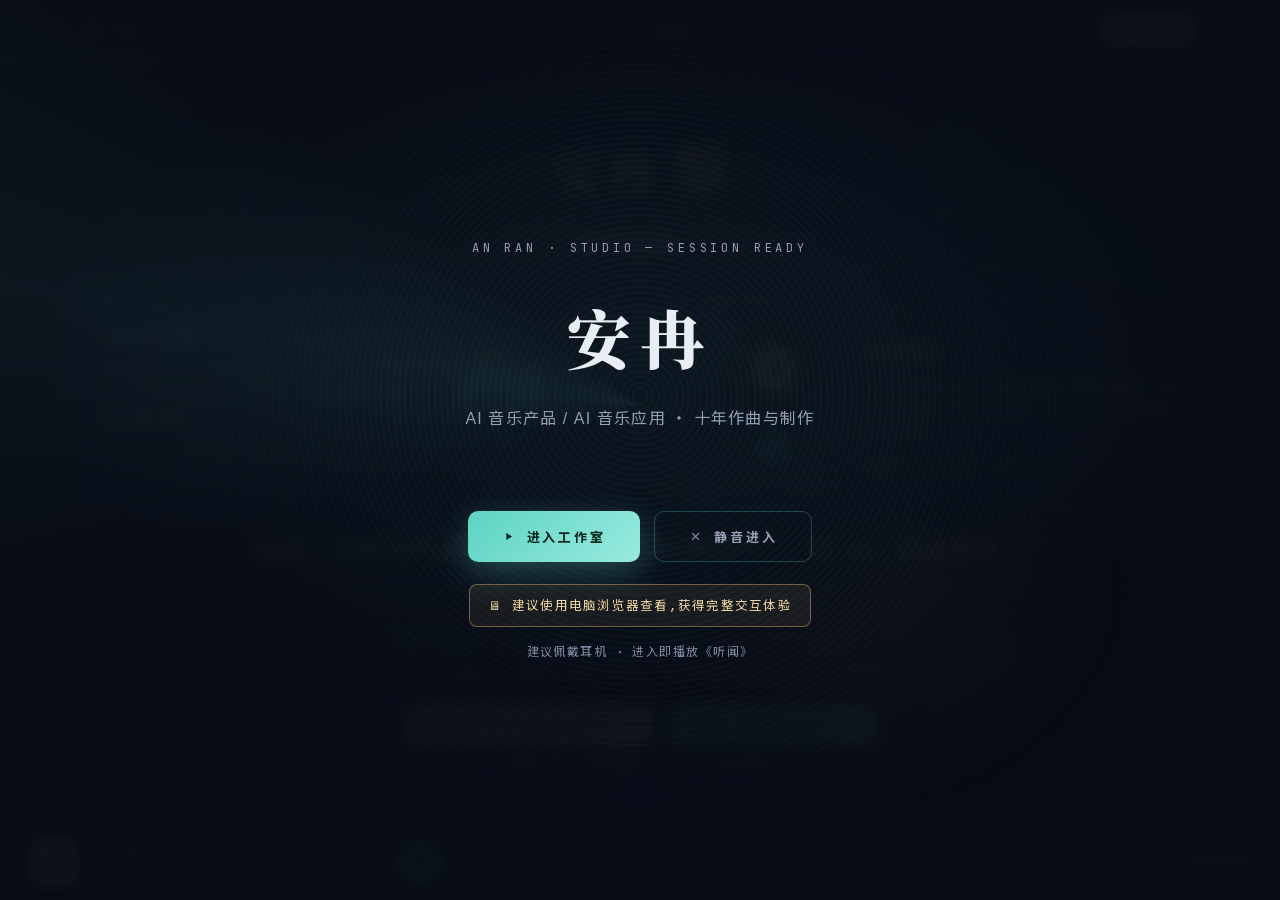
==== web/index.html @ 412e5036 "履历页音乐制作技能移除「编曲」标签 现为:作曲 / 混音 / Studio One(与简历技能口径一致;交汇页叙述句与各曲目制作名单中的编曲角色不受影响)  Co-Authored-By: Claud" ====
<!DOCTYPE html>
<html lang="zh-CN">
<head>
<meta charset="UTF-8">
<meta name="viewport" content="width=device-width, initial-scale=1.0, viewport-fit=cover">
<title>安冉 · AI 音乐产品 / 应用 — STUDIO</title>
<meta name="description" content="安冉 — AI × 音乐：十年作曲与制作，商业作品全平台上线，新南威尔士大学信息科技硕士。">
<link rel="icon" type="image/png" sizes="48x48" href="img/favicon-48.png">
<link rel="icon" type="image/png" sizes="32x32" href="img/favicon-32.png">
<link rel="apple-touch-icon" href="img/favicon-180.png">
<!-- 中文/等宽字体已子集化自托管(见 fonts/ 与 build_fonts.py),不依赖 Google Fonts,保证 Mac/Windows/弱网渲染一致且快速 -->
<style>
/* ---- 自托管字体子集(383 汉字 + 拉丁,共 ~625KB)---- */
@font-face{font-family:'Noto Sans SC';font-style:normal;font-weight:400;font-display:swap;src:url(fonts/noto-sans-sc-400.woff2) format('woff2');}
@font-face{font-family:'Noto Sans SC';font-style:normal;font-weight:500;font-display:swap;src:url(fonts/noto-sans-sc-500.woff2) format('woff2');}
@font-face{font-family:'Noto Sans SC';font-style:normal;font-weight:700;font-display:swap;src:url(fonts/noto-sans-sc-700.woff2) format('woff2');}
@font-face{font-family:'Noto Serif SC';font-style:normal;font-weight:600;font-display:swap;src:url(fonts/noto-serif-sc-600.woff2) format('woff2');}
@font-face{font-family:'Noto Serif SC';font-style:normal;font-weight:900;font-display:swap;src:url(fonts/noto-serif-sc-900.woff2) format('woff2');}
@font-face{font-family:'JetBrains Mono';font-style:normal;font-weight:400;font-display:swap;src:url(fonts/jetbrains-mono-400.woff2) format('woff2');}
@font-face{font-family:'JetBrains Mono';font-style:normal;font-weight:600;font-display:swap;src:url(fonts/jetbrains-mono-600.woff2) format('woff2');}
/* ================================================================
   安冉 · STUDIO v2 —— 玄青终端 / DAW 工作区 / 高光提炼版
   ================================================================ */
:root {
  --bg: #0A0F1C; --bg-panel: #0D1424;
  --surface: rgba(140, 190, 255, 0.05);
  --ink: #E8EDF6; --dim: #93A0B5; --faint: #8592A8;
  --acc: #5FD4C4; --acc-hi: #9AEBDF;
  --gold: #E4B96E; --gold-hi: #F2D9A6; --verm: #C6432F;
  --line: rgba(95, 212, 196, 0.28); --line-soft: rgba(95, 212, 196, 0.14);
  --grid: rgba(95, 212, 196, 0.06);
  --mono: 'JetBrains Mono', 'Noto Sans SC', ui-monospace, monospace;
  --serif: 'Noto Serif SC', serif;
  --sans: 'Noto Sans SC', -apple-system, sans-serif;
  --topbar-h: 60px; --transport-h: 78px;
}
* { margin: 0; padding: 0; box-sizing: border-box; }
html { scroll-behavior: smooth; }
body { background: var(--bg); color: var(--ink); font-family: var(--sans); font-size: clamp(15.5px, 1.15vw, 17px); line-height: 1.85; overflow-x: hidden; }
::selection { background: rgba(95,212,196,0.25); }
a { color: var(--acc); text-decoration: none; }

/* ---------------- 背景层 ---------------- */
#flow { position: fixed; inset: 0; z-index: 0; pointer-events: none; }
#dust { position: fixed; inset: 0; z-index: 0; pointer-events: none; }
.nebula { position: fixed; z-index: 0; pointer-events: none; border-radius: 50%; will-change: transform; }
.n1 { width: 64vmax; height: 64vmax; top: -22vmax; right: -18vmax; background: radial-gradient(circle, rgba(95,212,196,0.13) 0%, transparent 65%); }
.n2 { width: 48vmax; height: 48vmax; bottom: -18vmax; left: -14vmax; background: radial-gradient(circle, rgba(228,185,110,0.10) 0%, transparent 65%); }
.grid-bg { position: fixed; inset: 0; z-index: 0; pointer-events: none;
  background-image: linear-gradient(var(--grid) 1px, transparent 1px), linear-gradient(90deg, var(--grid) 1px, transparent 1px);
  background-size: 72px 72px;
  mask-image: radial-gradient(ellipse 95% 85% at 50% 30%, black 25%, transparent 80%);
  -webkit-mask-image: radial-gradient(ellipse 95% 85% at 50% 30%, black 25%, transparent 80%); }

/* ---------------- 顶部工作区切换 ---------------- */
.topbar { position: fixed; top: 0; left: 0; right: 0; z-index: 50; height: var(--topbar-h);
  display: flex; align-items: center; gap: 16px; padding: 0 clamp(14px, 3vw, 30px);
  background: rgba(10, 15, 28, 0.86); backdrop-filter: blur(14px); border-bottom: 1px solid var(--line-soft); }
/* 顶栏底缘的章节进度线 */
.topbar .chap-progress { position: absolute; left: 0; bottom: -1px; height: 2px; width: 0%;
  background: linear-gradient(90deg, var(--acc), var(--gold)); box-shadow: 0 0 10px rgba(95,212,196,0.5); transition: width .5s cubic-bezier(.3,.8,.3,1); }
.brand { font-family: var(--mono); font-size: 13px; letter-spacing: 0.22em; color: var(--dim); white-space: nowrap; }
.brand b { color: var(--ink); font-weight: 600; }
.brand .cursor { display: inline-block; width: 7px; height: 14px; background: var(--acc); vertical-align: -2px; margin-left: 4px; animation: blink 1.2s steps(1) infinite; }
@keyframes blink { 50% { opacity: 0; } }
/* 章节导航:纯文字 + 活动态下划线,去数字去边框,保持克制 */
.tabs { display: flex; gap: clamp(8px, 1.5vw, 20px); margin-left: auto; }
.tabs button { position: relative; font-family: var(--sans); font-size: 13.5px; font-weight: 500; letter-spacing: 0.05em;
  color: var(--dim); background: transparent; border: none; padding: 9px 2px; cursor: pointer;
  white-space: nowrap; transition: color .25s; }
.tabs button:hover { color: var(--ink); }
.tabs button.on { color: var(--acc); }
.tabs button::after { content: ''; position: absolute; left: 50%; right: 50%; bottom: 2px; height: 2px;
  background: var(--acc); border-radius: 1px; transition: left .25s ease, right .25s ease; }
.tabs button.on::after { left: 2px; right: 2px; }

/* ---------------- 幻灯片工作区(桌面 = 一屏一页 slides;移动 = 连续滚动) ---------------- */
.app { position: relative; z-index: 1; }
.ws { min-height: 100vh; padding: calc(var(--topbar-h) + clamp(20px, 4vh, 40px)) clamp(18px, 4.5vw, 56px) calc(var(--transport-h) + 36px);
  max-width: 1240px; margin: 0 auto; scroll-margin-top: calc(var(--topbar-h) + 4px); }
body.slides { overflow: hidden; position: fixed; inset: 0; width: 100%; }
body.slides .ws { display: none; min-height: 0; height: var(--vhpx, 100dvh); max-width: 1320px;
  padding: calc(var(--topbar-h) + 14px) clamp(64px, 6.5vw, 104px) calc(var(--transport-h) + 38px); }
body.slides .ws.active { display: flex; flex-direction: column; justify-content: flex-start; overflow: hidden;
  animation: wsInFwd .7s cubic-bezier(.16,.8,.3,1) both; }
body.slides .ws.center.active > :first-child { margin-top: auto; }
body.slides .ws.center.active > :last-child { margin-bottom: auto; }
body.slides .ws.active.bwd { animation-name: wsInBwd; }
@keyframes wsInFwd {
  0% { opacity: 0; transform: translateX(80px) scale(0.982); filter: blur(8px); }
  46% { opacity: 1; filter: blur(0); }
  100% { transform: none; filter: none; }
}
@keyframes wsInBwd {
  0% { opacity: 0; transform: translateX(-80px) scale(0.982); filter: blur(8px); }
  46% { opacity: 1; filter: blur(0); }
  100% { transform: none; filter: none; }
}
@media (prefers-reduced-motion: reduce) { body.slides .ws.active { animation: none; } }
/* 左右翻页箭头 */
.slide-nav { position: fixed; top: 50%; transform: translateY(-50%); z-index: 60; width: 50px; height: 50px; border-radius: 50%;
  display: grid; place-items: center; background: rgba(13,20,36,0.7); border: 1px solid var(--line); color: var(--acc);
  font-size: 16px; cursor: pointer; backdrop-filter: blur(8px); transition: background .2s, border-color .2s, opacity .3s; }
.slide-nav:hover { background: rgba(95,212,196,0.14); border-color: var(--acc); }
.slide-nav.left { left: 16px; } .slide-nav.right { right: 16px; }
.slide-nav.off { opacity: 0.18; pointer-events: none; }
body:not(.slides) .slide-nav { display: none; }
.top-dl { font-family: var(--mono); font-size: 11px; letter-spacing: 0.12em; font-weight: 700;
  color: #06281F; background: linear-gradient(135deg, var(--gold), var(--gold-hi)); border-radius: 999px;
  padding: 7px 15px; box-shadow: 0 4px 16px rgba(228, 185, 110, 0.25); transition: transform .15s, box-shadow .2s, opacity .25s; }
body:not(.slides) .top-dl { margin-left: auto; }   /* 移动端无导航簇,胶囊自行靠右 */
.top-sep { display: none; width: 1px; height: 16px; background: var(--line); flex-shrink: 0; }
body.slides .top-sep { display: block; }   /* 桌面右簇分隔:导航·页码 │ 下载 */
.top-dl:hover { transform: translateY(-1px); box-shadow: 0 8px 24px rgba(228, 185, 110, 0.4); }
.slide-count { font-family: var(--mono); font-size: 11px; color: var(--faint); letter-spacing: 0.18em; white-space: nowrap; margin-left: 6px; }
body:not(.slides) .slide-count { display: none; }
@media (min-width: 1024px) and (orientation: landscape) {
  .topbar, .player-bar {
    padding-left: var(--gutter, clamp(64px, 6.5vw, 104px));
    padding-right: var(--gutter, clamp(64px, 6.5vw, 104px));
  }
}

/* ---------------- 面板与章节头 ---------------- */
.panel { background: var(--bg-panel); border: 1px solid var(--line-soft); border-radius: 12px; overflow: hidden; margin-bottom: 18px; box-shadow: 0 14px 40px rgba(0, 0, 0, 0.35); }
.panel-h { display: flex; align-items: center; gap: 10px; padding: 9px 16px; border-bottom: 1px solid var(--line-soft);
  background: rgba(95,212,196,0.045); font-family: var(--mono); font-size: 11px; letter-spacing: 0.2em; color: var(--dim); }
.panel-h .dots { display: flex; gap: 5px; margin-right: 4px; }
.panel-h .dots i { width: 7px; height: 7px; border-radius: 50%; background: var(--faint); opacity: .5; }
.panel-h .dots i:first-child { background: var(--verm); opacity: .8; }
.panel-h .dots i:nth-child(2) { background: var(--gold); opacity: .7; }
.panel-h .dots i:last-child { background: var(--acc); opacity: .8; }
.panel-h .right { margin-left: auto; color: var(--dim); letter-spacing: 0.1em; }
.panel-b { padding: clamp(13px, 1.8vw, 17px); }
.sec-head { display: flex; align-items: baseline; gap: 14px; margin: 2px 0 14px; flex-wrap: wrap; }
.sec-head .no { font-family: var(--mono); font-size: 12px; color: var(--acc); letter-spacing: 0.3em; }
.sec-head h2 { font-family: var(--serif); font-weight: 900; font-size: clamp(22px, 2.6vw, 30px); letter-spacing: 0.1em; }
.sec-head .en { font-family: var(--mono); font-size: 11px; color: var(--faint); letter-spacing: 0.32em; }

/* ---------------- 通用 ---------------- */
.chip { display: inline-block; font-family: var(--mono); font-size: 10.5px; letter-spacing: 0.1em; color: var(--acc);
  border: 1px solid var(--line); border-radius: 4px; padding: 2px 9px; }
.chip.gold { color: var(--gold); border-color: rgba(228,185,110,0.4); }
.chip.dimc { color: var(--dim); border-color: rgba(138,150,172,0.35); }
.num { font-family: var(--mono); font-weight: 600; color: var(--acc); }
/* reveal(仅移动端连续滚动使用):默认可见,JS 只给视口下方元素打 .pending,滚入时动画显现 */
.reveal.pending { opacity: 0; transform: translateY(28px); }
.reveal.pending.rl { transform: translateX(-48px); }
.reveal.pending.rr { transform: translateX(48px); }
.reveal.in { opacity: 1; transform: none; transition: opacity .6s ease, transform .7s cubic-bezier(.2,.75,.3,1); }
body.slides .reveal { opacity: 1 !important; transform: none !important; }
@media (prefers-reduced-motion: reduce) { .reveal.pending { opacity: 1; transform: none; } }
.dl-btn { display: inline-flex; align-items: center; gap: 10px; font-family: var(--mono); font-size: 12.5px;
  letter-spacing: 0.1em; font-weight: 600; color: #06281F; background: linear-gradient(135deg, var(--gold), var(--gold-hi));
  border-radius: 8px; padding: 12px 22px; box-shadow: 0 8px 26px rgba(228,185,110,0.25); transition: transform .15s, box-shadow .2s; }
.dl-btn:hover { transform: translateY(-2px); box-shadow: 0 12px 32px rgba(228,185,110,0.35); }
.dl-note { font-family: var(--mono); font-size: 11px; letter-spacing: 0.1em; color: var(--dim); }

/* ================= 通用视觉元件 ================= */
.tagline { display: inline-flex; align-items: center; gap: 10px; font-family: var(--mono); font-size: 11.5px; letter-spacing: 0.2em;
  color: var(--acc); border: 1px solid var(--line); padding: 6px 14px; border-radius: 4px; margin-bottom: 22px; }
.tagline::before { content: ''; width: 6px; height: 6px; background: var(--gold); border-radius: 1px; }
.seal { width: clamp(60px, 5.9vw, 78px); height: auto; flex-shrink: 0; transform: rotate(-6deg);
  border-radius: 9px; box-shadow: 0 8px 22px rgba(0,0,0,0.45), 0 2px 8px rgba(143,70,58,0.4);
  transition: transform .3s ease; }
.seal:hover { transform: rotate(-2deg) scale(1.04); }
.metrics { display: grid; grid-template-columns: repeat(4, 1fr); gap: 14px; margin-top: 28px; }
.metric { border: 1px solid var(--line-soft); border-radius: 10px; padding: 14px 16px; background: var(--surface); }
.metric .v { font-family: var(--mono); font-weight: 600; font-size: clamp(20px, 2vw, 27px); color: var(--acc); }
.metric .v small { font-size: 0.55em; opacity: 0.7; }
.metric .k { margin-top: 4px; font-size: 11.5px; letter-spacing: 0.06em; color: var(--dim); white-space: nowrap; }
.vinyl { position: relative; width: clamp(190px, 20vw, 270px); height: clamp(190px, 20vw, 270px); border-radius: 50%;
  background: radial-gradient(circle at 50% 50%, rgba(0,0,0,0.55) 0 26%, transparent 26%),
              repeating-radial-gradient(circle at 50% 50%, rgba(18,22,30,0.95) 0 2px, rgba(6,8,12,0.95) 2px 4px);
  box-shadow: 0 0 0 1px var(--line-soft), 0 22px 70px rgba(0,0,0,0.5), 0 0 80px rgba(95,212,196,0.08);
  animation: spin 9s linear infinite; }
.vinyl::after { content: ''; position: absolute; inset: 0; border-radius: 50%;
  background: conic-gradient(from 210deg, transparent 0 70%, rgba(255,255,255,0.09) 78%, transparent 86%); }
.vinyl .label { position: absolute; inset: 0; margin: auto; width: 46%; height: 46%; border-radius: 50%;
  background: radial-gradient(circle, #17303A 0 58%, #10141F 58% 100%); border: 1px solid var(--line);
  display: grid; place-items: center; text-align: center; overflow: hidden;
  box-shadow: 0 0 0 3px rgba(6,8,12,0.9), 0 4px 16px rgba(0,0,0,0.5); }
.vinyl .label img { width: 100%; height: 100%; object-fit: cover; border-radius: 50%; display: block; }
.vinyl .label .t { font-family: var(--serif); font-weight: 600; font-size: clamp(13px, 1.4vw, 17px); color: var(--gold-hi); letter-spacing: 0.18em; }
.vinyl .label::after { content: ''; position: absolute; z-index: 2; width: 9px; height: 9px; border-radius: 50%;
  background: radial-gradient(circle, var(--bg) 0 40%, rgba(10,15,28,0.6) 100%); box-shadow: 0 0 0 2px rgba(6,8,12,0.85), inset 0 0 0 1px var(--line); }
@keyframes spin { to { transform: rotate(360deg); } }
.wave { display: inline-flex; align-items: flex-end; gap: 3px; height: 18px; }
.wave i { width: 3px; background: var(--acc); border-radius: 2px; animation: wv 1.1s ease-in-out infinite; }
@keyframes wv { 0%, 100% { height: 22%; } 50% { height: 100%; } }

/* ================= WS1 机架 ================= */
.rack { display: flex; flex-direction: column; gap: 14px; }
.unit { display: grid; grid-template-columns: 10px 1fr; border: 1px solid var(--line-soft); border-radius: 10px;
  overflow: hidden; background: var(--bg-panel); transition: border-color .2s, transform .2s, box-shadow .2s; }
.unit:hover { border-color: var(--line); transform: translateY(-2px); box-shadow: 0 16px 36px rgba(0,0,0,0.35); }
.unit .rail { background: repeating-linear-gradient(180deg, transparent 0 7px, var(--line-soft) 7px 9px); opacity: .7; }
.unit .body { padding: 16px 20px; }
.unit .head { display: flex; align-items: center; gap: 10px; flex-wrap: wrap; }
.unit .head h3 { font-size: 16px; font-weight: 700; letter-spacing: 0.03em; }
.unit .head .right { margin-left: auto; font-family: var(--mono); font-size: 10.5px; color: var(--faint); letter-spacing: 0.12em; }
.unit p { margin-top: 8px; color: var(--dim); font-size: 13.5px; }
.unit p b { color: var(--ink); font-weight: 600; }
.ws-foot { margin-top: 20px; font-family: var(--mono); font-size: 11px; letter-spacing: 0.12em; color: var(--faint); display: flex; align-items: center; gap: 14px; flex-wrap: wrap; }
.ws-foot a { border-bottom: 1px solid var(--line); padding-bottom: 1px; }

/* ================= WS2 唱片舞台 ================= */
.stage { display: grid; grid-template-columns: minmax(0, 1fr) minmax(0, 1.05fr); gap: clamp(20px, 3.5vw, 48px); align-items: start; }
.player { position: relative; display: grid; place-items: center; padding: 18px 16px 16px; }
.disc-area { position: relative; width: min(100%, 326px); aspect-ratio: 1; display: grid; place-items: center; }
.disc-area .vinyl { width: 82%; height: 82%; animation-play-state: paused; }
.disc-area .vinyl.playing { animation-play-state: running; }
.disc-area .vinyl.swap-out { animation: out .3s ease forwards; }
.disc-area .vinyl.swap-in { animation: inn .34s ease both; }
@keyframes out { to { transform: translateX(-36px) scale(0.94); opacity: 0; } }
@keyframes inn { from { transform: translateX(46px) scale(0.94); opacity: 0; } to { transform: none; opacity: 1; } }
.tonearm { position: absolute; top: -4%; right: -2%; width: 84%; height: 46%; transform-origin: 86% 40%;
  transform: rotate(19deg); transition: transform .7s cubic-bezier(.5, .05, .3, 1); pointer-events: none; z-index: 3;
  filter: drop-shadow(0 4px 10px rgba(0,0,0,0.5)); }
.tonearm.on { transform: rotate(4deg); }
.tonearm svg { width: 100%; height: 100%; overflow: visible; }
.player .now { margin-top: 10px; text-align: center; }
.player .now .t { font-family: var(--serif); font-weight: 900; font-size: clamp(16px, 1.7vw, 19px); letter-spacing: 0.12em; }
.player .now .a { margin-top: 4px; font-family: var(--mono); font-size: 11px; color: var(--dim); letter-spacing: 0.12em; }
.player .ctrl { margin-top: 11px; display: flex; align-items: center; gap: 13px; }
.pbtn { width: 40px; height: 40px; border-radius: 50%; cursor: pointer; border: 1px solid var(--line);
  background: rgba(95,212,196,0.06); color: var(--acc); font-size: 17px; display: grid; place-items: center; transition: background .2s, transform .15s; }
.pbtn:hover { background: rgba(95,212,196,0.14); transform: translateY(-1px); }
.pbtn.main { width: 52px; height: 52px; font-size: 23px; background: var(--acc); color: #06281F; border: none; }
.tracklist { display: flex; flex-direction: column; gap: 10px; }
.track { display: block; border: 1px solid var(--line-soft); border-radius: 10px; background: var(--surface);
  overflow: hidden; transition: border-color .2s, background .2s; }
.track:hover { border-color: var(--line); }
.track.on { border-color: var(--acc); background: rgba(95,212,196,0.08); }
.track-row { display: grid; grid-template-columns: 34px 1fr auto; align-items: center; gap: 12px; padding: 13px 16px; cursor: pointer; }
.track .no { font-family: var(--mono); font-size: 11px; color: var(--faint); }
.track.on .no { color: var(--acc); }
.track .tt { font-weight: 600; font-size: 14.5px; letter-spacing: 0.03em; }
.track .ti { font-size: 12px; color: var(--dim); margin-top: 2px; }
.ti-hi { color: var(--gold-hi); font-weight: 700; }
.track .badges { display: flex; gap: 6px; align-items: center; }
/* 制作阵容(hover 展开 / 触屏点击展开)—— 突出"我担任什么" */
.tc-toggle { font-family: var(--mono); font-size: 10.5px; letter-spacing: 0.05em; color: var(--dim); background: transparent;
  border: 1px solid var(--line-soft); border-radius: 5px; padding: 4px 9px; cursor: pointer; white-space: nowrap; transition: color .2s, border-color .2s; }
.tc-toggle:hover { color: var(--acc); border-color: var(--line); }
.track.open .tc-toggle { color: var(--acc); border-color: var(--line); }
.tc-panel { max-height: 0; overflow: hidden; transition: max-height .4s cubic-bezier(.3,.8,.3,1); border-top: 0 solid var(--line-soft); }
.track.open .tc-panel { max-height: 360px; border-top-width: 1px; }
.tc-head { padding: 12px 16px 7px; font-family: var(--mono); font-size: 10.5px; letter-spacing: 0.08em; color: var(--dim); }
.tc-head b { color: var(--gold); font-weight: 600; }
.tc-grid { padding: 2px 16px 15px; display: grid; grid-template-columns: 1fr 1fr; gap: 5px 20px; }
.tc-row { display: flex; gap: 9px; font-size: 12px; padding: 2px 0; align-items: baseline; }
.tc-row .tc-r { color: var(--faint); font-family: var(--mono); font-size: 10.5px; min-width: 60px; text-align: right; flex-shrink: 0; letter-spacing: 0.02em; }
.tc-row .tc-n { color: var(--dim); }
.tc-row.me .tc-r { color: var(--gold); }
.tc-row.me .tc-n { color: var(--gold-hi); font-weight: 600; }
@media (hover: hover) { .track:hover .tc-panel { max-height: 360px; border-top-width: 1px; } }
.embed-slot { margin-top: 14px; width: 100%; }
.embed-slot iframe { width: 100%; border: 0; border-radius: 8px; background: #0D1424; }
.embed-note { font-family: var(--mono); font-size: 10.5px; color: var(--dim); letter-spacing: 0.1em; margin-top: 10px; text-align: center; }
.seekwrap { width: 100%; margin-top: 12px; }
.seekbar { position: relative; height: 6px; border-radius: 3px; background: rgba(95,212,196,0.14); cursor: pointer; touch-action: none; }
.seek-fill { position: absolute; inset: 0 auto 0 0; width: 0; border-radius: 3px; background: linear-gradient(90deg, var(--acc), var(--gold)); pointer-events: none; }
.seek-knob { position: absolute; top: 50%; left: 0; width: 13px; height: 13px; border-radius: 50%; background: #fff; box-shadow: 0 0 9px rgba(95,212,196,0.7); transform: translate(-50%,-50%); opacity: 0; transition: opacity .2s; pointer-events: none; }
.seekbar:hover .seek-knob, .seekbar.dragging .seek-knob { opacity: 1; }
.seek-time { display: flex; justify-content: space-between; font-family: var(--mono); font-size: 10.5px; color: var(--dim); margin-top: 7px; }
.embed-note a { border-bottom: 1px solid var(--line); padding-bottom: 1px; }
.vstage { display: none; width: 100%; }
.vstage.on { display: block; }
.vstage iframe { width: 100%; aspect-ratio: 16 / 9; border: 0; border-radius: 10px; background: #000; }
.disc-area.hidden { display: none; }
#audioBay { position: fixed; left: -9999px; top: 0; width: 1px; height: 1px; opacity: 0; pointer-events: none; }

/* ---------------- 开机引导页(解决自动播放策略) ---------------- */
.gate { position: fixed; inset: 0; z-index: 100; display: grid; place-items: center; overflow: hidden;
  background: radial-gradient(ellipse 80% 60% at 50% 40%, rgba(95,212,196,0.06), transparent 60%), rgba(8, 12, 22, 0.97);
  backdrop-filter: blur(6px); transition: opacity .5s ease; }
/* 蒙版氛围：隐形巨型黑胶——同心刻纹 + 旋转高光束 + 金色氤氲 */
.gate::before { content: ''; position: absolute; inset: 0; pointer-events: none;
  background:
    radial-gradient(ellipse 36% 28% at 78% 74%, rgba(228, 185, 110, 0.05), transparent 70%),
    repeating-radial-gradient(circle at 50% 44%, rgba(95, 212, 196, 0.032) 0 2px, transparent 2px 6px);
  -webkit-mask-image: radial-gradient(circle at 50% 44%, #000 0 30%, rgba(0, 0, 0, 0.5) 47%, transparent 68%);
  mask-image: radial-gradient(circle at 50% 44%, #000 0 30%, rgba(0, 0, 0, 0.5) 47%, transparent 68%);
  animation: gateBreath 8s ease-in-out infinite alternate; }
.gate::after { content: ''; position: absolute; inset: -12%; pointer-events: none;
  background: conic-gradient(from 0deg at 50% 46%, transparent 0 70%, rgba(95, 212, 196, 0.06) 78%, transparent 86%);
  animation: gateSpin 26s linear infinite; }
@keyframes gateBreath { from { opacity: 0.7; } to { opacity: 1; } }
@keyframes gateSpin { to { transform: rotate(360deg); } }
@media (prefers-reduced-motion: reduce) { .gate::before, .gate::after { animation: none; } }
.gate.off { opacity: 0; pointer-events: none; }
.gate-inner { position: relative; z-index: 2; text-align: center; padding: 24px; }
.gate-brand { font-family: var(--mono); font-size: 12px; letter-spacing: 0.32em; color: var(--dim); }
.gate-name { font-family: var(--serif); font-weight: 900; font-size: clamp(40px, 6vw, 64px); letter-spacing: 0.14em; margin: 18px 0 8px; }
.gate-role { font-size: clamp(13px, 1.4vw, 16px); color: var(--dim); letter-spacing: 0.08em; }
.gate-wave { display: flex; justify-content: center; gap: 4px; align-items: flex-end; height: 26px; margin: 26px 0; }
.gate-wave i { width: 3px; background: var(--acc); border-radius: 2px; animation: wv 1.1s ease-in-out infinite; }
.gate-enter { display: inline-flex; align-items: center; gap: 12px; cursor: pointer;
  font-family: var(--mono); font-size: 13px; letter-spacing: 0.22em; font-weight: 600;
  color: #06281F; background: linear-gradient(135deg, var(--acc), var(--acc-hi));
  border: none; border-radius: 10px; padding: 15px 34px;
  box-shadow: 0 10px 34px rgba(95,212,196,0.3); transition: transform .15s, box-shadow .2s; }
.gate-enter:hover { transform: translateY(-2px); box-shadow: 0 14px 40px rgba(95,212,196,0.4); }
.gate-actions { display: flex; gap: 14px; justify-content: center; flex-wrap: wrap; }
.gate-enter.ghost { background: transparent; color: var(--dim); border: 1px solid var(--line); box-shadow: none; }
.gate-enter.ghost:hover { color: var(--ink); border-color: var(--acc); box-shadow: none; }
.gate-device { margin-top: 22px; display: inline-block; font-family: var(--mono); font-size: 12.5px; letter-spacing: 0.1em;
  color: var(--gold-hi); border: 1px solid rgba(228, 185, 110, 0.45); background: rgba(228, 185, 110, 0.08);
  border-radius: 8px; padding: 9px 18px; }
.gate-hint { margin-top: 14px; font-family: var(--mono); font-size: 12px; letter-spacing: 0.12em; color: var(--faint); opacity: .95; }
/* ===== 蒙版停留时:仅名字周期性刺啦故障 ===== */
.gate .glitchfx { position: absolute; inset: 0; z-index: 5; pointer-events: none; opacity: 0.22;
  background: repeating-linear-gradient(0deg, rgba(0,0,0,0.18) 0 1px, transparent 1px 3px); mix-blend-mode: overlay; }
.gate-name { animation: nameGlitch 3.4s infinite steps(1); }
@keyframes nameGlitch {
  0%,72%,100% { text-shadow: none; clip-path: inset(0); transform: none; }
  74% { text-shadow: -4px 0 #ff2d5e, 4px 0 #2de9ff; clip-path: inset(28% 0 46% 0); transform: translateX(-2px); }
  75.5% { text-shadow: 5px 0 #ff2d5e, -5px 0 #2de9ff; clip-path: inset(60% 0 10% 0); transform: translateX(3px); }
  77% { text-shadow: -3px 0 #ff2d5e, 3px 0 #2de9ff; clip-path: inset(0); transform: none; }
  79% { text-shadow: none; }
  86% { text-shadow: -3px 0 #ff2d5e, 3px 0 #2de9ff; clip-path: inset(12% 0 66% 0); }
  87.5% { clip-path: inset(0); text-shadow: none; }
}
@media (prefers-reduced-motion: reduce) { .gate-name { animation: none !important; } }
body.gated { overflow: hidden; }
.credit-note { margin-top: 16px; font-family: var(--mono); font-size: 11px; color: var(--faint); letter-spacing: 0.08em; line-height: 2; }
.credit-note b { color: var(--dim); font-weight: 400; }

/* ================= WS3 履历 ================= */
.grid2 { display: grid; grid-template-columns: 1fr 1fr; gap: 18px; }
.edu-line { display: flex; align-items: baseline; gap: 12px; flex-wrap: wrap; margin-bottom: 12px; }
.edu-line .school { font-family: var(--serif); font-weight: 900; font-size: 17px; letter-spacing: 0.05em; }
.edu-line .right { margin-left: auto; font-family: var(--mono); font-size: 11px; color: var(--faint); }
.award { display: flex; align-items: baseline; gap: 10px; margin-bottom: 10px; color: var(--dim); font-size: 13.5px; }
.award .medal { font-family: var(--mono); font-size: 11px; color: var(--gold); border: 1px solid rgba(228,185,110,0.4); border-radius: 4px; padding: 1px 8px; white-space: nowrap; }
.skill-cloud { display: flex; gap: 8px; flex-wrap: wrap; }
.skill-cloud .chip { font-size: 11.5px; padding: 5px 12px; }
.contact-row { display: flex; gap: 12px; flex-wrap: wrap; margin-top: 6px; }
.contact-row a, .contact-row span { font-family: var(--mono); font-size: 12px; letter-spacing: 0.06em;
  border: 1px solid var(--line-soft); border-radius: 6px; padding: 8px 14px; color: var(--ink); }
.contact-row a:hover { border-color: var(--acc); }

/* ---------------- 常驻音乐播放器(底部) ---------------- */
.player-bar { position: fixed; left: 0; right: 0; bottom: 0; z-index: 50;
  height: calc(var(--transport-h) + env(safe-area-inset-bottom, 0px));
  padding-bottom: env(safe-area-inset-bottom, 0px); transform: translateZ(0);
  display: flex; align-items: center; gap: clamp(12px, 1.8vw, 22px); padding-left: clamp(14px, 3vw, 30px); padding-right: clamp(14px, 3vw, 30px);
  background: rgba(9, 13, 24, 0.94); backdrop-filter: blur(16px); border-top: 1px solid var(--line); }
.pb-cover { width: 50px; height: 50px; border-radius: 9px; object-fit: cover; flex-shrink: 0;
  box-shadow: 0 5px 16px rgba(0,0,0,0.5), 0 0 0 1px var(--line-soft); }
.pb-meta { min-width: 0; flex: 0 1 auto; max-width: 220px; display: flex; flex-direction: column; gap: 3px; overflow: hidden; }
.pb-title-row { display: flex; align-items: center; gap: 9px; min-width: 0; max-width: 100%; }
.pb-eq { display: inline-flex; align-items: flex-end; gap: 2px; height: 12px; flex-shrink: 0; }
.pb-eq i { width: 2.5px; background: var(--acc); border-radius: 1px; height: 30%; }
.player-bar.playing .pb-eq i { animation: wv 1s ease-in-out infinite; }
.player-bar.playing .pb-eq i:nth-child(2){ animation-delay: .2s } .player-bar.playing .pb-eq i:nth-child(3){ animation-delay: .4s } .player-bar.playing .pb-eq i:nth-child(4){ animation-delay: .1s }
.pb-title { font-family: var(--serif); font-weight: 600; font-size: clamp(15px, 1.4vw, 18px); letter-spacing: .05em; color: var(--ink); white-space: nowrap; overflow: hidden; text-overflow: ellipsis; }
.pb-role { font-family: var(--mono); font-size: 11px; letter-spacing: .06em; color: var(--dim); white-space: nowrap; overflow: hidden; text-overflow: ellipsis; }
.pb-role b { color: var(--acc); font-weight: 600; }
.pb-role b.gold { color: var(--gold); }
.pb-ctrl { display: flex; align-items: center; gap: 11px; flex-shrink: 0; }
.icon { width: 1em; height: 1em; display: block; fill: currentColor; }
.pp-toggle .i-pause { display: none; }
.pp-toggle.playing .i-play { display: none; }
.pp-toggle.playing .i-pause { display: block; }
.pb-btn { width: 40px; height: 40px; border-radius: 50%; cursor: pointer; border: 1px solid var(--line-soft);
  background: rgba(95,212,196,0.05); color: var(--dim); display: grid; place-items: center; font-size: 17px;
  transition: color .2s, border-color .2s, background .2s, transform .15s; }
.pb-btn:hover { color: var(--acc); border-color: var(--line); transform: translateY(-1px); }
.pb-btn.main { width: 50px; height: 50px; font-size: 23px; background: var(--acc); color: #06281F; border: none; }
.pb-btn.main:hover { background: var(--acc-hi); color: #06281F; }
.pb-seek { flex: 1; min-width: 70px; display: flex; align-items: center; gap: 10px; }
.pb-time { font-family: var(--mono); font-size: 10.5px; color: var(--dim); white-space: nowrap; }
.pb-track { position: relative; flex: 1; height: 6px; border-radius: 3px; background: rgba(95,212,196,0.14); cursor: pointer; touch-action: none; }
.pb-fill { position: absolute; inset: 0 auto 0 0; width: 0; border-radius: 3px; background: linear-gradient(90deg, var(--acc), var(--gold)); pointer-events: none; }
.pb-knob { position: absolute; top: 50%; left: 0; width: 13px; height: 13px; border-radius: 50%; background: #fff;
  box-shadow: 0 0 9px rgba(95,212,196,0.7); transform: translate(-50%,-50%); opacity: 0; transition: opacity .2s; pointer-events: none; }
.pb-track:hover .pb-knob, .pb-track.dragging .pb-knob { opacity: 1; }
.pb-vol { display: none; align-items: center; gap: 8px; flex-shrink: 0; }
body.slides .pb-vol { display: flex; }   /* 音量控制仅 web 端 */
.pb-vol-ico { width: 30px; height: 30px; display: grid; place-items: center; background: transparent; border: none;
  color: var(--dim); cursor: pointer; transition: color .2s; }
.pb-vol-ico:hover { color: var(--acc); }
.pb-vol-ico .icon { font-size: 17px; }
.pb-vol-ico .i-voff { display: none; }
.pb-vol.muted .i-von { display: none; }
.pb-vol.muted .i-voff { display: block; }
.pb-vol .vol-track { flex: 0 0 84px; }
.pb-orn { flex-shrink: 0; width: 40px; height: 40px; display: flex; align-items: center; justify-content: center; gap: 3px; opacity: 0.8; }
.pb-orn i { width: 3px; height: 8px; border-radius: 1.5px; background: linear-gradient(var(--gold-hi), var(--gold)); transition: height .3s; }
.player-bar.playing .pb-orn i { animation: wv 1.05s ease-in-out infinite; height: 16px; }
.player-bar.playing .pb-orn i:nth-child(2) { animation-delay: .18s; }
.player-bar.playing .pb-orn i:nth-child(3) { animation-delay: .36s; }
.player-bar.playing .pb-orn i:nth-child(4) { animation-delay: .09s; }


/* ================= 数据可视化 · AI LAB / CREDENTIALS ================= */
/* 环形准确率表 */
.gauge { position: relative; width: clamp(84px, 8vw, 104px); aspect-ratio: 1; flex-shrink: 0; }
.gauge svg { width: 100%; height: 100%; transform: rotate(-90deg); }
.gauge .g-track { fill: none; stroke: var(--line-soft); stroke-width: 7; }
.gauge .g-fill { fill: none; stroke: url(#gaugeGrad); stroke-width: 7; stroke-linecap: round;
  stroke-dasharray: 264; stroke-dashoffset: 264; transition: stroke-dashoffset 1.5s cubic-bezier(.2,.7,.25,1); }
.gauge .g-val { position: absolute; inset: 0; display: grid; place-items: center; line-height: 1; }
.gauge .g-val b { font-family: var(--mono); font-weight: 700; font-size: 21px; color: var(--acc-hi); line-height: 1; letter-spacing: 0; }
.gauge .g-val b i { font-style: normal; font-size: 0.55em; opacity: .85; margin-left: 1px; }
.gauge.gold .g-fill { stroke: var(--gold); }
.gauge.gold .g-val b { color: var(--gold-hi); }
.gauge.mini-g { width: 58px; }
.gauge.mini-g .g-val b { font-size: 15px; line-height: 1; transform: translateY(-2px); }
/* 环形表 + 下方说明 */
.gauge-item { display: flex; flex-direction: column; align-items: center; gap: 9px; }
.gauge-cap { font-family: var(--mono); font-size: 10.5px; letter-spacing: .06em; color: var(--dim); white-space: nowrap; }

/* 模型对比条形 */
.bench { display: flex; flex-direction: column; gap: 13px; justify-content: center; height: 100%; }
.bench-cap { font-family: var(--mono); font-size: 10.5px; letter-spacing: .18em; color: var(--dim); margin-bottom: 2px; }
.bench-row { display: grid; grid-template-columns: 88px 1fr 42px; align-items: center; gap: 10px; }
.bench-row .bl { font-family: var(--mono); font-size: 10.5px; color: var(--dim); letter-spacing: .02em; white-space: nowrap; }
.bench-row .bt { height: 9px; border-radius: 5px; background: rgba(95,212,196,0.1); overflow: hidden; }
.bench-row .bf { height: 100%; width: 0; border-radius: 5px; background: linear-gradient(90deg, rgba(95,212,196,0.45), var(--acc)); transition: width 1.3s cubic-bezier(.2,.7,.25,1); }
.bench-row .bv { font-family: var(--mono); font-size: 11px; color: var(--acc); text-align: right; }
.bench-row.best .bf { background: linear-gradient(90deg, var(--gold), var(--gold-hi)); box-shadow: 0 0 12px rgba(228,185,110,0.4); }
.bench-row.best .bl, .bench-row.best .bv { color: var(--gold-hi); }
.bench-row.best .bl::after { content: ' ★'; color: var(--gold); }

/* 旗舰项目卡 */
.flagship { position: relative; background: var(--bg-panel); border: 1px solid var(--line); border-radius: 14px;
  overflow: hidden; box-shadow: 0 18px 48px rgba(0,0,0,0.4); margin-bottom: 20px; }
.flagship::before { content: ''; position: absolute; inset: 0; pointer-events: none;
  background: radial-gradient(ellipse 60% 80% at 100% 0%, rgba(95,212,196,0.08), transparent 60%); }
.flag-head { display: flex; align-items: center; gap: 12px; padding: 12px 20px; border-bottom: 1px solid var(--line-soft);
  background: rgba(95,212,196,0.05); font-family: var(--mono); font-size: 11px; letter-spacing: .16em; color: var(--dim); flex-wrap: wrap; }
.flag-head .tag-flag { color: #06281F; background: var(--acc); font-weight: 600; padding: 3px 10px; border-radius: 4px; letter-spacing: .12em; }
.flag-head .fname { color: var(--ink); font-family: var(--sans); font-weight: 700; font-size: 15px; letter-spacing: .02em; }
.flag-head .fstack { margin-left: auto; color: var(--dim); }
.flag-body { display: grid; grid-template-columns: 1fr 1.15fr; gap: clamp(20px,2.8vw,40px); padding: 30px 28px; position: relative; }
.flag-left { display: flex; flex-direction: column; gap: 22px; justify-content: center; }
.flag-left p { color: var(--dim); font-size: 13.5px; line-height: 1.9; }
.flag-left p b { color: var(--ink); font-weight: 600; }
.flag-gauges { display: flex; gap: 20px; align-items: center; }
.flag-gauges3 { display: flex; gap: clamp(10px,2vw,26px); align-items: center; justify-content: space-around; flex-wrap: wrap; }
.flag-right { display: flex; flex-direction: column; justify-content: center; gap: 14px; }
.flag-right .bench-cap { text-align: center; }
.method-set { display: flex; flex-direction: column; gap: 10px; }
.method-cap { font-family: var(--mono); font-size: 10.5px; letter-spacing: .16em; color: var(--dim); }
.method-chips { display: flex; flex-direction: column; gap: 8px; align-items: flex-start; }
.method-chips .chip { font-size: 11.5px; padding: 5px 12px; }

/* 支撑项目 mini 卡 */
.mini-grid { display: grid; grid-template-columns: repeat(3, 1fr); gap: 16px; }
.mini { position: relative; background: var(--bg-panel); border: 1px solid var(--line-soft); border-radius: 12px;
  padding: 22px 20px; transition: border-color .2s, transform .2s, box-shadow .2s; display: flex; flex-direction: column; gap: 15px; }
.mini:hover { border-color: var(--line); transform: translateY(-3px); box-shadow: 0 16px 36px rgba(0,0,0,0.35); }
.mini .mh { display: flex; align-items: flex-start; justify-content: space-between; gap: 10px; }
.mini h4 { font-size: 14.5px; font-weight: 700; letter-spacing: .02em; line-height: 1.4; }
.mini .mtag { font-family: var(--mono); font-size: 10px; color: var(--dim); letter-spacing: .08em; margin-top: 5px; line-height: 1.5; }
.mini p { color: var(--dim); font-size: 12.5px; line-height: 1.85; }
.mini p b { color: var(--ink); font-weight: 600; }
.mini .mviz { display: flex; align-items: center; gap: 14px; }
/* 实验矩阵 */
.matrix { display: grid; grid-template-columns: repeat(4, 1fr); gap: 4px; width: 76px; flex-shrink: 0; }
.matrix i { aspect-ratio: 1; border-radius: 2px; background: rgba(95,212,196,0.13); transition: background .4s, transform .4s; }
.matrix.in i { background: var(--acc); }
.matrix.in i:nth-child(3n) { background: rgba(95,212,196,0.4); }
.mini .mcap { font-family: var(--mono); font-size: 10.5px; color: var(--dim); letter-spacing: .04em; line-height: 1.7; }
.mini .mcap b { color: var(--acc); font-weight: 600; }
/* Suno 波形 */
.mwave { display: flex; align-items: flex-end; gap: 3px; height: 40px; }
.mwave i { width: 4px; border-radius: 2px; background: linear-gradient(var(--gold-hi), var(--gold)); }

/* ================= AI 项目 · 统一「职责 + 成果」项目卡 ================= */
.lab-intro { max-width: 780px; margin: 2px 0 22px; color: var(--dim); font-size: clamp(14px, 1.4vw, 16px); line-height: 1.9; }
.lab-intro b { color: var(--acc-hi); font-weight: 600; }
.proj { position: relative; background: var(--bg-panel); border: 1px solid var(--line-soft); border-radius: 14px; overflow: hidden; margin-bottom: 20px; box-shadow: 0 14px 40px rgba(0,0,0,0.32); }
.proj.flag { border-color: var(--line); box-shadow: 0 20px 52px rgba(0,0,0,0.42); }
.proj.flag::before { content: ''; position: absolute; inset: 0; pointer-events: none; background: radial-gradient(ellipse 55% 70% at 100% 0%, rgba(95,212,196,0.09), transparent 60%); }
.proj-h { position: relative; display: flex; align-items: center; gap: 12px; padding: 15px 24px; border-bottom: 1px solid var(--line-soft); background: rgba(95,212,196,0.05); flex-wrap: wrap; }
.proj-h .pno { font-family: var(--mono); font-size: 12px; letter-spacing: 0.24em; color: var(--acc); }
.proj-h .ptag { color: #06281F; background: var(--acc); font-weight: 600; font-family: var(--mono); font-size: 10.5px; padding: 3px 10px; border-radius: 4px; letter-spacing: 0.12em; }
.proj-h .pname { font-family: var(--serif); font-weight: 900; font-size: clamp(17px, 2vw, 23px); letter-spacing: 0.04em; }
.proj-h .pstack { margin-left: auto; font-family: var(--mono); font-size: 10.5px; color: var(--dim); letter-spacing: 0.05em; }
.proj-lead { position: relative; padding: 20px 24px 2px; color: var(--ink); font-size: clamp(14px, 1.4vw, 16px); line-height: 1.85; }
.proj-lead b { color: var(--acc-hi); font-weight: 600; }
.proj-body { position: relative; display: grid; grid-template-columns: 1fr 1fr; gap: clamp(18px, 2.6vw, 40px); padding: 20px 24px 26px; align-items: start; }
.proj-body.wide { grid-template-columns: 1fr 1.12fr; }
.col-cap { font-family: var(--mono); font-size: 11px; letter-spacing: 0.18em; color: var(--dim); margin-bottom: 14px; display: flex; align-items: center; gap: 9px; }
.col-cap svg { width: 15px; height: 15px; color: var(--acc); flex-shrink: 0; }
.col-cap.gold svg { color: var(--gold); }
.did-list { display: flex; flex-direction: column; gap: 12px; }
.did-list li { list-style: none; position: relative; padding-left: 22px; color: var(--dim); font-size: 13.8px; line-height: 1.72; }
.did-list li::before { content: '▹'; position: absolute; left: 0; top: -1px; color: var(--acc); font-size: 13px; }
.did-list li b { color: var(--ink); font-weight: 600; }
.res-list { display: flex; flex-direction: column; gap: 11px; }
.res-item { display: flex; gap: 14px; align-items: center; padding: 13px 16px; border: 1px solid var(--line-soft); border-radius: 11px; background: var(--surface); }
.res-item .rtx { min-width: 0; }
.res-item .rk { font-family: var(--mono); font-size: 10.5px; letter-spacing: 0.1em; color: var(--faint); }
.res-item .rt { color: var(--dim); font-size: 13px; line-height: 1.65; margin-top: 2px; }
.res-item .rt b { color: var(--ink); font-weight: 600; }
.res-gauges { display: flex; gap: clamp(10px, 2vw, 22px); align-items: center; justify-content: space-around; flex-wrap: wrap; margin-bottom: 4px; }
/* 遥感:模型 × 骨干网络对比矩阵 */
.grid-compare { display: flex; flex-direction: column; gap: 9px; }
.gc-row { display: grid; grid-template-columns: 92px 1fr; align-items: center; gap: 10px; }
.gc-lbl { font-family: var(--mono); font-size: 10.5px; color: var(--dim); letter-spacing: 0.02em; }
.gc-cells { display: flex; gap: 5px; }
.gc-cells i { flex: 1; height: 12px; border-radius: 2px; background: rgba(95,212,196,0.14); transition: background .5s; }
.grid-compare.in .gc-cells i { background: rgba(95,212,196,0.42); }
.grid-compare.in .gc-cells i:nth-child(4n) { background: var(--acc); }
.gc-legend { font-family: var(--mono); font-size: 10px; color: var(--faint); letter-spacing: 0.04em; margin-top: 4px; }

/* ================= 交汇 · CONVERGENCE ================= */
.fusion-hero { text-align: center; max-width: none; margin: 0 auto 12px; }
.fusion-hero .fh-eyebrow { font-family: var(--mono); font-size: 12px; letter-spacing: 0.28em; color: var(--acc); margin-bottom: 14px; }
.fusion-hero .fh-line { font-family: var(--serif); font-weight: 900; font-size: clamp(15px, 1.85vw, 23px); line-height: 1.5; letter-spacing: 0.02em; }
body.slides .fusion-hero .fh-line { white-space: nowrap; }
.fusion-hero .fh-line .a { color: var(--acc); } .fusion-hero .fh-line .g { color: var(--gold); }
.fusion-hero .fh-sub { margin-top: 12px; color: var(--dim); font-size: clamp(13px, 1.3vw, 15px); line-height: 1.9; }
.converge { display: grid; grid-template-columns: 1fr 52px 1fr; gap: clamp(12px, 2vw, 22px); align-items: stretch; margin-bottom: 12px; }
.cv-side { border: 1px solid var(--line-soft); border-radius: 14px; padding: clamp(15px, 1.55vw, 18px); background: var(--bg-panel); position: relative; overflow: hidden; }
.cv-side.ai { border-color: rgba(95,212,196,0.32); }
.cv-side.ai::before { content: ''; position: absolute; inset: 0; pointer-events: none; background: radial-gradient(ellipse 70% 60% at 0% 0%, rgba(95,212,196,0.08), transparent 60%); }
.cv-side.music { border-color: rgba(228,185,110,0.32); }
.cv-side.music::before { content: ''; position: absolute; inset: 0; pointer-events: none; background: radial-gradient(ellipse 70% 60% at 100% 0%, rgba(228,185,110,0.08), transparent 60%); }
.cv-side .cv-cap { position: relative; font-family: var(--mono); font-size: 10.5px; letter-spacing: 0.16em; margin-bottom: 8px; }
.cv-side.ai .cv-cap { color: var(--acc); } .cv-side.music .cv-cap { color: var(--gold); }
.cv-side h4 { position: relative; font-family: var(--serif); font-weight: 900; font-size: clamp(15px, 1.7vw, 18.5px); margin-bottom: 8px; letter-spacing: 0.03em; }
.cv-side p { position: relative; color: var(--dim); font-size: 12.8px; line-height: 1.75; }
.cv-side p b { color: var(--ink); font-weight: 600; }
.cv-facts { position: relative; margin-top: 11px; display: flex; flex-wrap: wrap; gap: 6px; }
.cv-mid { display: grid; place-items: center; }
.cv-mid .plus { font-family: var(--serif); font-weight: 900; font-size: clamp(26px, 3vw, 40px); color: var(--ink); opacity: .5; }
.fusion-eq { text-align: center; padding: 4px 0 0; margin-bottom: 0; }
.sub-divide { display: flex; align-items: center; gap: 16px; margin: clamp(14px, 2.2vh, 22px) 0 clamp(10px, 1.6vh, 14px);
  font-family: var(--mono); font-size: 10.5px; letter-spacing: 0.24em; color: var(--dim); white-space: nowrap; }
.sub-divide::before, .sub-divide::after { content: ''; flex: 1; height: 1px; background: var(--line-soft); }
.fusion-eq .eq-line { font-family: var(--serif); font-weight: 900; font-size: clamp(16px, 1.9vw, 22px); line-height: 1.5; letter-spacing: 0.03em; }
.fusion-eq .eq-line .a { color: var(--acc); } .fusion-eq .eq-line .g { color: var(--gold); }
.fusion-eq .eq-sub { margin-top: 7px; color: var(--dim); font-size: clamp(12.5px, 1.2vw, 14px); line-height: 1.8; max-width: 720px; margin-left: auto; margin-right: auto; }
/* AI 音乐实践 + 岗位契合 */
.fit-grid { display: grid; grid-template-columns: 1fr 1fr; gap: 18px; }
.fit-card { border: 1px solid var(--line-soft); border-radius: 13px; padding: 16px 18px; background: var(--bg-panel); }
.fit-card .fc-cap { font-family: var(--mono); font-size: 10.5px; letter-spacing: 0.16em; color: var(--dim); margin-bottom: 7px; }
.fit-card h4 { font-family: var(--serif); font-weight: 900; font-size: 15.5px; letter-spacing: 0.03em; margin-bottom: 7px; }
.fit-card p { color: var(--dim); font-size: 12.8px; line-height: 1.75; }
.fit-card p b { color: var(--ink); font-weight: 600; }
.fit-card .mwave { margin-top: 10px; height: 24px; }
.fit-list { list-style: none; margin-top: 2px; display: flex; flex-direction: column; gap: 8px; }
.fit-list li { position: relative; padding-left: 20px; color: var(--dim); font-size: 12.5px; line-height: 1.7; }
.fit-list li::before { content: '✦'; position: absolute; left: 0; color: var(--gold); font-size: 11px; top: 1px; }
.fit-list li b { color: var(--ink); font-weight: 600; }

/* ---- 履历(slides:两列等高、底沿对齐) ---- */
body.slides #ws6 .cred-grid { flex: 1; min-height: 0; align-items: stretch; margin-bottom: 36px; }   /* 底部让位右下继续胶囊 */
body.slides #ws6 .cred-col { display: flex; flex-direction: column; }
body.slides #ws6 .cred-col .panel { margin-bottom: 0; display: flex; flex-direction: column; }
body.slides #ws6 .cred-col .panel:last-child { flex: 1; }
body.slides #ws6 .panel-b { flex: 1; display: flex; flex-direction: column; justify-content: space-evenly; }
body.slides #ws6 .skillset { flex: 1; justify-content: center; gap: clamp(11px, 1.8vh, 17px); }
/* ---- 履历 ---- */
.cred-grid { display: grid; grid-template-columns: 1fr 1.05fr; gap: 12px; align-items: start; }
.cred-col { display: flex; flex-direction: column; gap: 14px; }
/* 教育时间线 */
.timeline { position: relative; padding-left: 24px; }
.timeline::before { content: ''; position: absolute; left: 6px; top: 8px; bottom: 8px; width: 2px;
  background: linear-gradient(var(--acc), var(--line-soft)); }
.tl-item { position: relative; padding-bottom: 14px; }
.tl-item:last-child { padding-bottom: 2px; }
.tl-item::before { content: ''; position: absolute; left: -24px; top: 3px; width: 14px; height: 14px; border-radius: 50%;
  background: var(--bg-panel); border: 2px solid var(--acc); box-shadow: 0 0 0 4px rgba(95,212,196,0.1); }
.tl-item.cur::before { background: var(--acc); box-shadow: 0 0 0 4px rgba(95,212,196,0.18), 0 0 14px rgba(95,212,196,0.5); }
.tl-top { display: flex; align-items: baseline; gap: 10px; flex-wrap: wrap; }
.tl-school { font-family: var(--serif); font-weight: 900; font-size: 16.5px; letter-spacing: .04em; }
.tl-when { margin-left: auto; font-family: var(--mono); font-size: 10.5px; color: var(--dim); }
.tl-tags { margin-top: 7px; display: flex; gap: 6px; flex-wrap: wrap; }
/* 能力雷达 */
.radar-panel { display: flex; flex-direction: column; align-items: center; }
.radar { width: 100%; max-width: 280px; aspect-ratio: 1 / 1.02; }
.radar .rgrid { fill: none; stroke: var(--line-soft); }
.radar .raxis { stroke: rgba(95,212,196,0.12); stroke-width: 1; }
.radar .rshape { fill: rgba(95,212,196,0.16); stroke: var(--acc); stroke-width: 2; stroke-linejoin: round;
  transform: scale(0); transform-origin: 100px 100px; transition: transform 1.1s cubic-bezier(.2,.8,.25,1); }
.radar.in .rshape { transform: scale(1); }
.radar .rpt { fill: var(--gold); opacity: 0; transition: opacity .5s .6s; }
.radar.in .rpt { opacity: 1; }
.radar .rlabel { font-family: var(--sans); font-size: 10.5px; font-weight: 600; fill: var(--ink); }
.radar-legend { margin-top: 8px; font-family: var(--mono); font-size: 10.5px; letter-spacing: .04em; color: var(--dim); text-align: center; line-height: 2; }
.radar-legend b { color: var(--acc); font-weight: 400; }
/* 奖牌 */
.medal-card { display: flex; align-items: center; gap: 12px; padding: 10px 13px; border: 1px solid var(--line-soft);
  border-radius: 11px; background: var(--surface); margin-bottom: 10px; transition: border-color .2s, transform .15s; }
.medal-card:last-child { margin-bottom: 0; }
.medal-card:hover { border-color: rgba(228,185,110,0.4); transform: translateX(3px); }
.medal-badge { width: 40px; height: 40px; border-radius: 50%; display: grid; place-items: center; flex-shrink: 0;
  font-family: var(--mono); font-weight: 700; font-size: 12px; background: rgba(228,185,110,0.12);
  color: var(--gold); border: 1px solid rgba(228,185,110,0.45); }
.medal-badge.rank1 { background: rgba(228,185,110,0.2); box-shadow: 0 0 16px rgba(228,185,110,0.3); }
.medal-txt .mt { font-weight: 600; font-size: 14px; letter-spacing: .02em; }
.medal-txt .ms { font-size: 12px; color: var(--dim); margin-top: 2px; }
/* 联系 CTA */
.contact-cta { display: flex; gap: 10px; flex-wrap: wrap; align-items: stretch; }
.contact-cta a, .contact-cta span { display: inline-flex; align-items: center; gap: 8px; white-space: nowrap;
  font-family: var(--mono); font-size: 12px; letter-spacing: .02em; color: var(--ink);
  border: 1px solid var(--line-soft); border-radius: 10px; padding: 12px 15px; transition: border-color .2s, background .2s; }
.contact-cta a:hover { border-color: var(--acc); background: rgba(95,212,196,0.06); }
.contact-cta .pdf { flex: 1 1 150px; justify-content: center; color: #06281F; background: linear-gradient(135deg, var(--gold), var(--gold-hi)); border: none; font-weight: 600; transition: transform .15s, box-shadow .2s; }
.contact-cta .pdf:hover { transform: translateY(-2px); box-shadow: 0 12px 32px rgba(228,185,110,0.35); background: linear-gradient(135deg, var(--gold-hi), var(--gold)); color: #06281F; border: none; }

/* 技能分组(替代雷达图,按岗位相关度 + 证据) */
.skillset { display: flex; flex-direction: column; gap: 12px; }
.skgroup { position: relative; }
.skg-head { display: flex; align-items: baseline; gap: 10px; margin-bottom: 11px; flex-wrap: wrap; }
.skg-name { font-weight: 700; font-size: 14px; letter-spacing: 0.02em; }
.skg-lvl { font-family: var(--mono); font-size: 10.5px; letter-spacing: 0.1em; color: var(--acc); border: 1px solid var(--line); border-radius: 4px; padding: 2px 8px; }
.skg-lvl.gold { color: var(--gold); border-color: rgba(228,185,110,0.4); }
.skg-lvl.dim { color: var(--faint); border-color: var(--line-soft); }
.skg-chips { display: flex; flex-wrap: wrap; gap: 7px; }
.skg-use { margin-top: 9px; font-size: 12px; color: var(--dim); line-height: 1.65; padding-left: 15px; position: relative; }
.skg-use::before { content: '→'; position: absolute; left: 0; color: var(--acc); }
.skg-use b { color: var(--ink); font-weight: 600; }
.skg-div { height: 1px; background: var(--line-soft); margin: 1px 0; }

/* 故事结尾 */
.ending { margin: clamp(44px, 7vh, 82px) auto 8px; max-width: 840px; text-align: center; }
.ending::before { content: ''; display: block; width: 1px; height: clamp(36px, 5vh, 60px); margin: 0 auto 30px; background: linear-gradient(var(--gold), transparent); }
.ending .end-eyebrow { font-family: var(--mono); font-size: 11.5px; letter-spacing: 0.26em; color: var(--gold); margin-bottom: 20px; }
.ending .end-line { font-family: var(--serif); font-weight: 900; font-size: clamp(24px, 3.3vw, 42px); line-height: 1.42; letter-spacing: 0.03em; }
.ending .end-line .a { color: var(--acc); } .ending .end-line .g { color: var(--gold); }
.ending .end-sub { margin-top: 18px; color: var(--dim); font-size: clamp(14px, 1.4vw, 16.5px); line-height: 1.95; }
.ending .end-sub b { color: var(--ink); font-weight: 600; }
.ending .end-cta { margin-top: 30px; display: flex; gap: 14px; justify-content: center; flex-wrap: wrap; }
.ending .end-cta a, .ending .end-cta button { display: inline-flex; align-items: center; gap: 10px; font-family: var(--mono); font-size: 13px; letter-spacing: 0.06em; font-weight: 600; padding: 15px 26px; border-radius: 12px; color: var(--ink); }
.ending .end-cta .primary { color: #06281F; background: linear-gradient(135deg, var(--gold), var(--gold-hi)); box-shadow: 0 10px 30px rgba(228,185,110,0.28); transition: transform .2s, box-shadow .2s; }
.ending .end-cta .primary:hover { transform: translateY(-2px); box-shadow: 0 14px 38px rgba(228,185,110,0.4); }
.ending .end-cta .ghost { color: var(--ink); border: 1px solid var(--line); background: transparent; cursor: pointer; transition: border-color .2s, background .2s; }
.copyable { position: relative; user-select: text; -webkit-user-select: text; }
.copyable .cp-tip { position: absolute; left: 50%; top: -30px; transform: translateX(-50%); white-space: nowrap;
  font-size: 10px; letter-spacing: 0.08em; color: var(--acc); background: rgba(13, 20, 36, 0.92); border: 1px solid var(--line);
  border-radius: 6px; padding: 3px 9px; opacity: 0; pointer-events: none; transition: opacity .2s; }
.copyable:hover .cp-tip { opacity: 1; }
.copyable.copied .cp-tip { opacity: 1; color: var(--gold-hi); border-color: rgba(228, 185, 110, 0.5); }
.ending .end-cta .ghost:hover { border-color: var(--acc); background: rgba(95,212,196,0.06); }
.ending .end-foot { margin-top: 26px; font-family: var(--mono); font-size: 11px; letter-spacing: 0.1em; color: var(--faint); line-height: 1.9; }

/* 首页黑胶控制 */
.hero-ctrl { display: flex; align-items: center; gap: 12px; margin-top: 2px; }

/* ---------------- S0 开场 · 两面 ---------------- */
.open-head { text-align: center; margin-bottom: 7px; }
.open-head .tagline { margin: 6px 0 4px; }
.open-name { font-family: var(--serif); font-weight: 900; font-size: clamp(32px, 4vw, 48px); letter-spacing: 0.12em;
  display: flex; align-items: center; justify-content: center; gap: 16px; }
.open-name .seal { width: clamp(44px, 4vw, 58px); }
.open-state { margin-top: 6px; font-family: var(--serif); font-weight: 900; font-size: clamp(18px, 2vw, 24px); letter-spacing: 0.14em; }
.open-duo { margin-bottom: 0; }
.music-flex { position: relative; display: flex; gap: 18px; align-items: center; }
.specgram { width: clamp(88px, 8vw, 110px); aspect-ratio: 1; border-radius: 14px; background: #0B1322;
  border: 1px solid var(--line-soft); display: flex; align-items: flex-end; gap: 2px; padding: 9px;
  box-shadow: inset 0 0 20px rgba(95,212,196,0.07), 0 8px 24px rgba(0,0,0,0.35); }
.specgram i { flex: 1; height: var(--h, 50%); border-radius: 1px; transform-origin: bottom;
  background: linear-gradient(180deg, var(--gold) 0%, var(--acc) 38%, rgba(95,212,196,0.12) 100%);
  animation: specWv 2.6s ease-in-out infinite; }
@keyframes specWv { 0%, 100% { transform: scaleY(1); } 50% { transform: scaleY(var(--s, 0.7)); } }
@media (prefers-reduced-motion: reduce) { .specgram i { animation: none; } }
.music-flex .mtxt { min-width: 0; }
.mini-deck { display: flex; flex-direction: column; align-items: center; gap: 8px; flex-shrink: 0; }
.mini-deck .vinyl { width: clamp(88px, 8vw, 110px); height: auto; aspect-ratio: 1; }
.mini-deck .hero-ctrl { gap: 8px; margin-top: 2px; }
.mini-deck .pbtn { width: 28px; height: 28px; font-size: 13px; }
.mini-deck .pbtn.main { width: 36px; height: 36px; font-size: 16px; }
.mini-deck .cap { font-family: var(--mono); font-size: 10px; letter-spacing: 0.12em; color: var(--faint); max-width: 150px;
  white-space: nowrap; overflow: hidden; text-overflow: ellipsis; }
.mini-deck .cap em { color: var(--acc); font-style: normal; }
.open-merge { text-align: center; margin-top: clamp(10px, 1.45vh, 13px); font-family: var(--serif); font-weight: 900;
  font-size: clamp(17px, 1.9vw, 24px); letter-spacing: 0.05em; }
.open-merge .a { color: var(--acc); } .open-merge .g { color: var(--gold); }
.open-sub { text-align: center; margin-top: 10px; color: var(--dim); font-size: clamp(12.5px, 1.2vw, 14.5px); letter-spacing: 0.03em; }
.open-cta { display: flex; align-items: center; justify-content: center; gap: 8px 14px; flex-wrap: wrap; margin-top: clamp(13px, 1.8vh, 16px); }
.open-cta .dl-btn { font-size: 12.5px; padding: 10px 24px; border-radius: 12px; }
.go-start { display: inline-flex; align-items: center; gap: 10px; cursor: pointer; border: none;
  font-family: var(--serif); font-weight: 900; font-size: 14px; letter-spacing: 0.1em;
  color: #06281F; background: linear-gradient(135deg, var(--acc), var(--acc-hi));
  border-radius: 12px; padding: 10px 22px; box-shadow: 0 8px 26px rgba(95, 212, 196, 0.22);
  transition: transform .15s, box-shadow .2s; }
.go-start:hover { transform: translateY(-2px); box-shadow: 0 12px 32px rgba(95, 212, 196, 0.4); }
.go-start .icon { font-size: 15px; }
.op-line { flex-basis: 100%; margin-top: 0; font-family: var(--mono); font-size: 12px;
  letter-spacing: 0.12em; color: var(--ink); text-align: center; }
.op-line b { color: var(--acc); font-weight: 400; }
.op-line .ol-m { display: none; }
body.mslides .op-line .ol-d { display: none; }
body.mslides .op-line .ol-m { display: inline; }
.open-foot { display: flex; align-items: center; justify-content: center; gap: clamp(14px, 2vw, 26px); flex-wrap: wrap; margin-top: clamp(8px, 1.2vh, 11px); }
.open-metrics { display: flex; gap: 10px; flex-wrap: wrap; justify-content: center; margin-top: 0; }
.open-metrics .metric { padding: 4px 12px; }
.open-metrics .metric .v { font-size: 19px; }

/* ---------------- 转场页 ---------------- */
.turn-inner { text-align: center; max-width: 860px; margin: 0 auto; }
.turn-eyebrow { font-family: var(--mono); font-size: 11.5px; letter-spacing: 0.28em; color: var(--acc); margin-bottom: 22px; }
.turn-line { font-family: var(--serif); font-weight: 900; font-size: clamp(26px, 3.4vw, 46px); line-height: 1.5; letter-spacing: 0.04em; }
.turn-line em { font-style: normal; color: var(--gold); }
.turn-sub { margin-top: 18px; color: var(--dim); font-size: clamp(13.5px, 1.4vw, 16px); line-height: 1.9; }
.turn-wave { display: flex; justify-content: center; gap: 4px; align-items: flex-end; height: 24px; margin-top: 30px; }
.turn-cta { margin-top: clamp(26px, 4vh, 40px); }
.turn-wave i { width: 3px; background: linear-gradient(var(--gold-hi), var(--gold)); border-radius: 2px; animation: wv 1.1s ease-in-out infinite; }

/* ---------------- 双项目并排 ---------------- */
.proj-duo { display: grid; grid-template-columns: 1fr 1fr; gap: 16px; }
.proj-duo .proj { margin-bottom: 0; }
.proj-body.one { grid-template-columns: 1fr; gap: 11px; padding: 13px 18px 14px; }

/* ---------------- 项目卡:大字结论 + 小字细节(层级原则) ---------------- */
.proj-take { padding: 13px 20px 0; font-size: clamp(14.5px, 1.45vw, 16.5px); font-weight: 600; color: var(--ink);
  letter-spacing: 0.02em; line-height: 1.7; }
.proj-take .a { color: var(--acc-hi); } .proj-take .g { color: var(--gold-hi); }
.pipe { display: flex; align-items: center; gap: 10px; flex-wrap: wrap; padding: 13px 24px 0; font-family: var(--mono); }
.pipe-lbl { font-size: 10px; letter-spacing: 0.22em; color: var(--faint); margin-right: 4px; }
.pipe .pp { font-size: 11px; letter-spacing: 0.04em; color: var(--dim); border: 1px solid var(--line-soft); border-radius: 6px; padding: 5px 12px; background: var(--surface); white-space: nowrap; }
.pipe .pp.acc { color: var(--acc); border-color: var(--line); }
.pipe .pp.gold { color: var(--gold); border-color: rgba(228,185,110,0.4); }
.pipe i { color: var(--faint); font-style: normal; font-size: 12px; }
/* 旗舰卡:信息更丰满(字号整体大一档) */
.proj.flag .proj-take { font-size: clamp(15.5px, 1.55vw, 18px); }
.proj.flag .proj-body { padding-bottom: 38px; }
.proj.flag .bg-p { font-size: 13.6px; line-height: 1.85; }
.proj.flag .did-list { gap: 13px; }
.proj.flag .did-list li { font-size: 14.2px; line-height: 1.78; }
.proj.flag .col-cap { font-size: 11.5px; }
.proj.flag .gauge { width: clamp(94px, 8.8vw, 114px); }
.proj.flag .gauge .g-val b { font-size: 23px; }
.proj.flag .gauge-cap { font-size: 11.2px; }
.proj.flag .res-item .rt { font-size: 13.4px; line-height: 1.75; }
.proj.flag .res-item { padding: 14px 17px; }
.bg-p { color: var(--dim); font-size: 12.6px; line-height: 1.75; }
.bg-p b { color: var(--ink); font-weight: 600; }
.did-list.gold li::before { content: '◆'; color: var(--gold); font-size: 9px; top: 3px; }
.res-chips { display: flex; align-items: baseline; gap: 10px; flex-wrap: wrap; }
.res-chips + .res-chips { margin-top: 9px; }
.res-chips .rc-lbl { font-family: var(--mono); font-size: 10.5px; letter-spacing: 0.08em; color: var(--faint); min-width: 58px; }
.res-chips .chip { font-size: 10.5px; padding: 3px 9px; }
.mini-stats { display: flex; gap: 9px; }
.mini-stats .ms { flex: 1; border: 1px solid var(--line-soft); border-radius: 10px; padding: 7px 8px 6px; text-align: center; background: var(--surface); }
.mini-stats .ms b { display: block; font-family: var(--mono); font-weight: 700; font-size: 20px; color: var(--acc-hi); line-height: 1.15; }
.mini-stats .ms b.txt { font-size: 13.5px; padding: 5px 0 3px; }
.mini-stats .ms.gold b { color: var(--gold-hi); }
.mini-stats .ms span { font-size: 10px; color: var(--faint); letter-spacing: 0.04em; }
.stat-strip { display: flex; align-items: center; gap: 14px; padding: 11px 15px; border: 1px solid rgba(228,185,110,0.35);
  border-radius: 11px; background: rgba(228,185,110,0.06); }
.stat-strip .stat-num { font-family: var(--mono); font-weight: 700; font-size: 30px; color: var(--gold-hi); line-height: 1; }
.stat-strip .stat-num i { font-style: normal; font-size: 0.5em; }
.stat-strip span { color: var(--dim); font-size: 12.5px; line-height: 1.6; }
/* slides:项目页纵向充满 */
body.slides #ws1 { padding-bottom: calc(var(--transport-h) + 76px); }   /* 旗舰面板是末子(margin-bottom:auto 居中),抬底部内边距给右下胶囊让位 */
body.slides #ws1 .proj.flag { display: flex; flex-direction: column; }
body.slides #ws1 .proj.flag .proj-body { gap: clamp(18px, 2.6vh, 30px) clamp(24px, 3vw, 44px); }
body.slides #ws1 .proj-take { padding-top: 9px; }
body.slides #ws1 .pipe { padding-top: 7px; }   /* 与底部让位配套,收回 6px 防内裁 */
.proj.flag .proj-body > div { display: flex; flex-direction: column; justify-content: space-between; gap: 18px; }
.proj.flag .fcell { display: flex; flex-direction: column; }
.proj.flag .proj-body > div > .fcell:last-child { flex: 1; justify-content: space-between; }
body.slides #ws2 .proj-duo .proj { display: flex; flex-direction: column; }
/* 首末页简历按钮:呼吸光 */
@keyframes ctaGlow { 0%, 100% { box-shadow: 0 8px 26px rgba(228,185,110,0.28); } 50% { box-shadow: 0 14px 44px rgba(228,185,110,0.6); } }
.cta-glow { animation: ctaGlow 2.8s ease-in-out infinite; }
.open-foot .dl-btn { font-size: 13.5px; padding: 15px 28px; }

/* ---------------- 音乐页:slides 下阵容改悬浮卡(不撑高布局,零滚动) ---------------- */
body.slides #ws4 .stage { min-height: 0; align-items: start; }
body.slides .tc-panel { position: fixed; width: max-content; max-height: none; overflow: visible;
  pointer-events: none;                          /* 纯展示层:鼠标穿透,根治悬停闪烁环 */
  background: var(--bg-panel); border: 1px solid var(--line); border-radius: 12px;
  box-shadow: 0 18px 50px rgba(0,0,0,0.6); z-index: 70; display: none; }
body.slides .tc-panel.wrap .tc-row, body.slides .tc-panel.wrap .tc-n, body.slides .tc-panel.wrap .tc-head { white-space: normal; }
body.slides .track.open .tc-panel { display: block; }
body.slides .tc-panel .tc-grid { grid-template-columns: max-content max-content; gap: 5px 30px; }
body.slides .tc-panel .tc-row, body.slides .tc-panel .tc-n, body.slides .tc-panel .tc-head { white-space: nowrap; }

/* 开场页窄档(841-880):只收留白,保内容与比例 */
@media (min-width: 1024px) and (max-height: 880px) {
  .open-head { margin-bottom: 7px; }
  .open-head .tagline { margin: 6px 0 4px; }
  .open-state { margin-top: 5px; }
  .open-duo .cv-side { padding: 12px 15px; }
  .open-merge { margin-top: 11px; }
  .open-sub { margin-top: 9px; }
  .open-cta { margin-top: 16px; }
  .open-foot { margin-top: 12px; }
  .open-metrics .metric { padding: 7px 12px; }
  .mini-deck .vinyl, .specgram { width: clamp(86px, 7.8vw, 100px); }
}

/* ---------------- 幻灯片紧凑档:矮屏也必须一屏放下 ---------------- */
@media (min-width: 1024px) and (max-height: 840px) and (orientation: landscape) {
  body { font-size: 14px; }
  .sec-head { margin: 0 0 9px; } .sec-head h2 { font-size: 21px; }
  .lab-intro { margin: 0 0 12px; font-size: 13px; }
  .proj-h { padding: 9px 16px; } .proj-h .pname { font-size: 16.5px; }
  .proj-lead { padding: 12px 16px 0; font-size: 13px; }
  .proj-body { padding: 12px 16px 16px; gap: 16px; }
  .did-list { gap: 7px; } .did-list li { font-size: 12.3px; line-height: 1.6; }
  .col-cap { margin-bottom: 9px; }
  .gauge { width: 72px; } .gauge .g-val b { font-size: 16px; }
  .res-item { padding: 8px 11px; } .res-item .rt { font-size: 11.5px; }
  .proj.flag .did-list { gap: 8px; } .proj.flag .did-list li { font-size: 12.6px; line-height: 1.62; }
  .proj.flag .bg-p { font-size: 12.2px; line-height: 1.68; } .proj.flag .gauge { width: 80px; } .proj.flag .gauge .g-val b { font-size: 18px; }
  .proj.flag .res-item { padding: 9px 12px; } .proj.flag .res-item .rt { font-size: 12px; }
  .pipe { padding: 8px 16px 0; gap: 7px; } .pipe .pp { font-size: 10px; padding: 3px 8px; }
  .gc-cells i { height: 9px; } .gc-legend { font-size: 9px; }
  .proj-body.one { gap: 9px; padding: 11px 14px 12px; }
  .mini-stats .ms { padding: 5px 6px 4px; } .mini-stats .ms b { font-size: 16px; } .mini-stats .ms b.txt { font-size: 11px; padding: 3px 0 2px; }
  .stat-strip { padding: 7px 11px; gap: 10px; }
  .res-chips .chip { font-size: 10px; padding: 2px 7px; }
  .bg-p { font-size: 11.8px; line-height: 1.65; }
  .panel-b { padding: 13px 15px; }
  .tl-item { padding-bottom: 12px; } .tl-school { font-size: 14.5px; }
  .medal-card { padding: 7px 11px; margin-bottom: 7px; } .medal-badge { width: 32px; height: 32px; font-size: 10px; }
  .medal-txt .mt { font-size: 12.5px; } .medal-txt .ms { font-size: 11px; }
  .skillset { gap: 10px; } .skg-use { margin-top: 4px; font-size: 11px; } .skg-chips .chip { font-size: 10px; padding: 3px 8px; }
  .skg-head { margin-bottom: 6px; } .skg-name { font-size: 12.5px; }
  .contact-cta a, .contact-cta span { padding: 9px 11px; font-size: 11px; }
  .cv-side { padding: 11px 13px; } .cv-side p { font-size: 11.8px; line-height: 1.65; } .cv-side h4 { font-size: 13.5px; margin-bottom: 6px; }
  .fusion-hero { margin: 0 auto 9px; } .fusion-hero .fh-line { font-size: clamp(15px, 1.85vw, 20px); }
  .fusion-hero .fh-sub { margin-top: 10px; font-size: 12.5px; }
  .fusion-eq { padding: 2px 0 0; } .fusion-eq .eq-line { font-size: clamp(14px, 1.7vw, 18px); }
  .sub-divide { margin: 10px 0 8px; }
  .fusion-eq .eq-sub { margin-top: 4px; font-size: 11.5px; }
  .fit-card { padding: 11px 13px; } .fit-card p { font-size: 11.8px; line-height: 1.65; } .fit-list li { font-size: 11.5px; } .fit-card h4 { font-size: 13.5px; margin-bottom: 5px; }
  .fit-card .mwave { height: 16px; margin-top: 7px; }
  .converge { margin-bottom: 9px; } .cv-facts { margin-top: 8px; } .cv-facts .chip { font-size: 10px; padding: 2px 7px; }
  .open-metrics .metric { padding: 6px 10px; } .open-metrics .metric .v { font-size: 15px; } .open-metrics .metric .k { font-size: 10px; }
  .mini-deck .vinyl { width: 76px; } .specgram { width: 76px; }
  .disc-area { width: min(100%, 248px); }
  .player { padding: 12px 10px 10px; }
  .player .now .t { font-size: 17px; } .player .ctrl { margin-top: 10px; }
  .pbtn { width: 34px; height: 34px; font-size: 15px; } .pbtn.main { width: 44px; height: 44px; font-size: 20px; }
  .seekwrap { margin-top: 10px; }
  .track-row { padding: 8px 12px; } .track .tt { font-size: 13px; } .track .ti { font-size: 10.5px; }
  .ending .end-line { font-size: clamp(22px, 2.8vw, 34px); } .ending::before { height: 30px; margin-bottom: 18px; }
  .ending .end-cta a, .ending .end-cta button { padding: 11px 18px; font-size: 11.5px; }
  .turn-line { font-size: clamp(22px, 2.8vw, 36px); }
  .dl-btn { padding: 10px 18px; font-size: 11.5px; }
  .open-name { font-size: clamp(27px, 3.2vw, 36px); }
  .open-state { font-size: clamp(15px, 1.7vw, 18px); margin-top: 5px; }
  .open-merge { font-size: clamp(13.5px, 1.55vw, 17px); margin-top: 8px; }
  .stat-strip .stat-num { font-size: 24px; }
  .proj-take { padding: 11px 16px 0; font-size: 14px; }
  .fit-grid { gap: 12px; }
  .open-head { margin-bottom: 6px; } .open-head .tagline { margin: 6px 0 5px; padding: 3px 10px; font-size: 10px; }
  .open-sub { margin-top: 8px; font-size: 11.5px; } .open-cta { margin-top: 16px; gap: 10px; } .open-cta .dl-btn { padding: 9px 16px; font-size: 11px; } .go-start { padding: 8px 16px; font-size: 12.5px; } .op-line { font-size: 11.5px; } .open-foot { margin-top: 11px; }
  .panel-h { padding: 7px 12px; }
  .cred-grid { gap: 11px; } .cred-col { gap: 11px; }
  .panel-b { padding: 11px 13px; }
  .tl-item { padding-bottom: 10px; } .tl-tags { margin-top: 5px; } .tl-tags .chip { font-size: 10px; padding: 2px 7px; }
  .skillset { gap: 8px; } .skg-chips { gap: 4px; }
  .skg-use { font-size: 10.5px; line-height: 1.5; }
  .medal-card { margin-bottom: 6px; } .medal-txt .ms { margin-top: 0; }
  .contact-cta a, .contact-cta span { padding: 8px 10px; }
  .timeline { padding-left: 20px; }
}

/* ================= 移动端纵向 SLIDES(<1024:iPad + iPhone)================= */
body.mslides { overflow: hidden; position: fixed; inset: 0; width: 100%; }
body.mslides .ws { display: none; }
body.mslides .ws.active { min-height: 0; height: 100vh; height: 100dvh; overflow-y: auto; -webkit-overflow-scrolling: touch;
  padding: calc(var(--topbar-h) + 58px) clamp(16px, 4vw, 44px) calc(var(--transport-h) + env(safe-area-inset-bottom, 0px) + 120px);   /* 手机:给页底胶囊留位 */
  animation: mIn .5s ease both; }
body.mslides .ws.active.bwd { animation-name: mInB; }
@keyframes mIn { from { opacity: 0; transform: translateY(44px); } to { opacity: 1; transform: none; } }
@keyframes mInB { from { opacity: 0; transform: translateY(-44px); } to { opacity: 1; transform: none; } }
body.mslides .reveal, body.mslides .reveal.pending { opacity: 1 !important; transform: none !important; }
body.mslides .ws.active { display: flex; flex-direction: column; }
body.mslides .ws.active > * { flex-shrink: 0; }   /* 防 overflow:hidden 卡片被 flex 压缩裁切 */
body.mslides .ws.active > :first-child { margin-top: auto; }
body.mslides .ws.active > :last-child { margin-bottom: auto; }   /* 短页垂直居中,长页自动置顶可滚 */
/* 「继续 → 下一章」固定按钮:桌面右下,移动底部居中 */
.go-cont { position: fixed; z-index: 62; display: inline-flex; align-items: center; gap: 10px; cursor: pointer; white-space: nowrap;
  font-family: var(--mono); font-size: 12.5px; letter-spacing: 0.1em; font-weight: 600; color: #06281F;
  background: linear-gradient(135deg, var(--acc), var(--acc-hi)); border: none; border-radius: 999px;
  padding: 13px 24px; box-shadow: 0 10px 30px rgba(95, 212, 196, 0.3); transition: transform .15s, opacity .3s; }
.go-cont:hover { transform: translateY(-2px); }
.go-cont .icon { font-size: 13px; }
.go-cont b { font-weight: 700; }
.go-cont.off { opacity: 0; pointer-events: none; }
body.slides .go-cont { right: var(--gutter, 84px); bottom: calc(var(--transport-h) + 18px); }   /* 与内容右缘对齐 */
@keyframes gcIn { from { opacity: 0; transform: translateY(16px); } to { opacity: 1; transform: none; } }
body.slides .go-cont.in:not(.off) { animation: gcIn .5s cubic-bezier(0.16, 0.8, 0.3, 1) 0.28s both; }   /* 翻页后跟随内容进场 */
.go-prev { position: fixed; z-index: 62; display: none; align-items: center; gap: 8px; cursor: pointer; white-space: nowrap;
  font-family: var(--mono); font-size: 13px; font-weight: 600; letter-spacing: 0.12em; color: var(--dim);
  background: transparent; border: none; padding: 8px 10px 8px 0;
  transition: color .2s, opacity .3s; }
body.slides .go-prev { display: inline-flex; left: var(--gutter, 84px); bottom: calc(var(--transport-h) + 25px); }   /* 纯文字返回,与继续胶囊光学中线对齐 */
.go-prev:hover { color: var(--acc); }
.go-prev:hover .icon { transform: translateX(-3px); }
.go-prev.off { opacity: 0; pointer-events: none; }
.go-prev .icon { font-size: 14px; color: var(--acc); transition: transform .2s; }
@keyframes gpIn { from { opacity: 0; transform: translateX(-16px); } to { opacity: 1; transform: none; } }
body.slides .go-prev.in:not(.off) { animation: gpIn .5s cubic-bezier(0.16, 0.8, 0.3, 1) 0.28s both; }   /* 与继续胶囊同节奏,自左滑入 */
.gc-m { display: none; }
body.mslides .gc-d { display: none; }
body.mslides .gc-m { display: inline; }
body.mslides .go-cont { left: 50%; transform: translateX(-50%); bottom: calc(var(--transport-h) + env(safe-area-inset-bottom, 0px) + 14px);
  padding: 10px 18px; font-size: 12px; font-family: var(--mono); letter-spacing: 0.08em; }
body.mslides .go-cont .icon { transform: rotate(90deg); font-size: 12px; }
body.mslides .go-cont.wait { opacity: 0; pointer-events: none; }   /* 未滑到页底:隐藏 */
body.mslides .vnav.down { display: none; }   /* 下箭头由页底胶囊取代 */
body.mslides.nocont .ws.active { padding-bottom: calc(var(--transport-h) + env(safe-area-inset-bottom, 0px) + 44px); }   /* 首/末页无胶囊,免空滚 */
/* 纵向引导箭头：上下边缘正中，样式与桌面左右箭头一致 */
.vnav { position: fixed; left: 50%; transform: translateX(-50%); z-index: 60; width: 50px; height: 50px; border-radius: 50%;
  display: none; place-items: center; background: rgba(13, 20, 36, 0.7); border: 1px solid var(--line); color: var(--acc);
  font-size: 16px; cursor: pointer; backdrop-filter: blur(8px); transition: background .2s, border-color .2s, opacity .3s; }
body.mslides .vnav { display: grid; transition: opacity .25s; }
.vnav.up { top: calc(var(--topbar-h) + 8px); }
.vnav.down { bottom: calc(var(--transport-h) + env(safe-area-inset-bottom, 0px) + 12px); }
.vnav.off { opacity: 0.18; pointer-events: none; }
.vnav.hint:not(.off) svg { animation: vBounce 2.2s ease-in-out infinite; }
@keyframes vBounce { 0%, 100% { transform: translateY(0); } 50% { transform: translateY(4px); } }

/* ---------------- 通用移动布局(<1024 或任意竖屏) ---------------- */
@media (max-width: 1023px), (min-width: 1024px) and (orientation: portrait) {
  .brand { font-size: 11px; }
  .brand .cursor { display: none; }
  .tabs { margin-left: auto; gap: 2px; overflow-x: auto; max-width: 60vw; -webkit-overflow-scrolling: touch; scrollbar-width: none;
    -webkit-mask-image: linear-gradient(90deg, #000 84%, transparent); mask-image: linear-gradient(90deg, #000 84%, transparent); }
  .tabs::-webkit-scrollbar { display: none; }
  .tabs button { font-size: 12.5px; padding: 8px 9px; }
  .tabs button.on::after { bottom: 4px; }
  .slide-count { display: inline; margin-left: 10px; }
  .stage { grid-template-columns: 1fr; }
  .metrics { grid-template-columns: repeat(2, 1fr); }
  .grid2 { grid-template-columns: 1fr; }
  .flag-body { grid-template-columns: 1fr; }
  .proj-body, .proj-body.wide { grid-template-columns: 1fr; }
  .proj-duo { grid-template-columns: 1fr; }
  .cred-grid { grid-template-columns: 1fr; }
  .converge { grid-template-columns: 1fr; gap: 13px; }
  .cv-mid { padding: 0; } .cv-mid .plus { font-size: 22px; opacity: 0.35; }
  .fit-grid { grid-template-columns: 1fr; }
  .music-flex { flex-direction: column; align-items: center; text-align: left; gap: 14px; }
  .mini-deck { align-items: center; }
  .mini-deck .cap { max-width: none; }
  .open-name { justify-content: flex-start; text-align: left; }
  .open-head, .open-merge, .open-sub { text-align: left; }
  .open-state { font-size: clamp(20px, 5.6vw, 24px); }
  .open-cta .dl-btn, .go-start { width: 100%; justify-content: center; }
  .open-foot { justify-content: stretch; }
  .open-metrics { display: grid; grid-template-columns: 1fr 1fr; width: 100%; gap: 10px; }
  .proj-take { padding: 12px 16px 0; }
  .pipe { padding: 10px 16px 0; }
  .sub-divide { margin: 20px 0 13px; }
  .fusion-hero { text-align: left; } .fusion-hero .fh-line { font-size: clamp(17px, 3.4vw, 23px); }
  .fusion-eq { text-align: left; } .fusion-eq .eq-sub { margin-left: 0; }
  .tc-toggle { padding: 6px 11px; }
  .end-cta { width: 100%; } .end-cta a, .end-cta button { flex: 1 1 100%; justify-content: center; }
  #ws3 { display: none; }                       /* 转场页：移动端由翻页节奏承担 */
  .pb-time { display: none; }
  .pb-meta { max-width: 40vw; }
}

/* ---------------- iPad 竖屏(700–1023 或更宽竖屏):双列排布 ---------------- */
@media (min-width: 700px) and (max-width: 1023px), (min-width: 1024px) and (orientation: portrait) {
  body.mslides .ws.active { padding-bottom: calc(var(--transport-h) + env(safe-area-inset-bottom, 0px) + 58px); }
  .tabs { display: none; }                     /* 竖屏翻页即导航,不放章节标签 */
  .slide-count { margin-left: auto; }
  .converge { grid-template-columns: 1fr 44px 1fr; gap: 14px; }
  .cv-mid { padding: 2px 0; }
  .proj-duo { grid-template-columns: 1fr 1fr; }
  .fit-grid { grid-template-columns: 1fr 1fr; }
  .cred-grid { grid-template-columns: 1fr 1.05fr; }
  .stage { grid-template-columns: minmax(0, 1fr) minmax(0, 1.05fr); }
  .proj-body { grid-template-columns: 1fr 1fr; }
  .proj-body.one { grid-template-columns: 1fr; }
  .music-flex { flex-direction: row; align-items: center; }
  .open-head, .open-merge, .open-sub { text-align: center; }
  .open-name { justify-content: center; }
  .open-cta .dl-btn, .go-start { width: auto; }
  .open-metrics { grid-template-columns: repeat(4, 1fr); }
  .end-cta a, .end-cta button { flex: 0 1 auto; }
  .fusion-hero, .fusion-eq { text-align: center; }
  .disc-area { width: min(100%, 300px); }
}

/* ---------------- iPhone(<700):去顶部导航,内容做减法 ---------------- */
@media (max-width: 699px) {
  .tabs { display: none; }                      /* 手机不放章节导航：翻页 + 底部箭头即导航 */
  .slide-count { margin-left: auto; }
  .pipe { display: none; }                      /* 信号链（与"我做了什么"重复） */
  .lab-intro { display: none; }                 /* 章节导语 */
  .fit-card .mwave { display: none; }           /* 装饰波形 */
  .credit-note .cn2 { display: none; }          /* 署名行第二句 */
  .end-foot .dotsep { display: none; }
  .end-foot .loc { display: block; margin-top: 5px; }
  .metrics { gap: 10px; }
  .metric { padding: 11px 12px; }
  .gate-name { font-size: clamp(34px, 11vw, 46px); }
  .gate-actions { width: 100%; padding: 0 6px; }
  .gate-enter { flex: 1 1 100%; justify-content: center; }
  .open-name { font-size: clamp(30px, 8.6vw, 38px); gap: 12px; }
  .proj-h { padding: 10px 14px; } .proj-h .pname { font-size: 16.5px; }
  .proj-h .pstack { margin-left: 0; width: 100%; }
  .sec-head h2 { font-size: 21px; }
  .panel-b { padding: 13px 14px; }
  .track-row { grid-template-columns: 26px 1fr auto; padding: 11px 12px; }
  .tc-grid { grid-template-columns: 1fr; }
  .disc-area { width: min(100%, 290px); }
  :root { --transport-h: 98px; }               /* 手机播放器两行：控制 + 全宽进度条 */
  .player-bar { flex-wrap: wrap; align-content: center; row-gap: 4px; padding-top: 9px; }
  .pb-role { display: none; }
  .pb-ctrl { gap: 8px; margin-left: auto; }
  .pb-btn { width: 38px; height: 38px; font-size: 16px; }
  .pb-btn.main { width: 46px; height: 46px; font-size: 21px; }
  .pb-cover { width: 42px; height: 42px; }
  .pb-meta { max-width: calc(100vw - 236px); }   /* 封面+控制键固定占位,余下全给曲名并截断 */
  .pb-orn { display: none; }                    /* 手机:曲名旁已有律动指示,右端装饰让位 */
  .pb-seek { display: flex; order: 9; flex: 1 1 100%; min-width: 100%; margin-top: 0; }
  .pb-time { display: inline; font-size: 10px; }
}
@media (prefers-reduced-motion: reduce) {
  * { animation-duration: 0.01ms !important; animation-iteration-count: 1 !important; transition-duration: 0.01ms !important; }
  html { scroll-behavior: auto; }
}
</style>
</head>
<body>

<canvas id="flow"></canvas>
<canvas id="dust"></canvas>
<div class="nebula n1" data-depth="0.03"></div>
<div class="nebula n2" data-depth="0.018"></div>
<div class="grid-bg"></div>
<div id="audioBay" aria-hidden="true"></div>
<svg width="0" height="0" style="position:absolute" aria-hidden="true"><defs>
  <linearGradient id="gaugeGrad" x1="0" y1="0" x2="1" y2="1">
    <stop offset="0" stop-color="#5FD4C4"/><stop offset="1" stop-color="#9AEBDF"/>
  </linearGradient>
</defs></svg>
<audio id="trackAudio" preload="none"></audio>

<div class="gate" id="gate">
  <div class="glitchfx" aria-hidden="true"></div>
  <div class="gate-inner">
    <div class="gate-brand">AN RAN · STUDIO — SESSION READY</div>
    <div class="gate-name">安冉</div>
    <div class="gate-role">AI 音乐产品 / AI 音乐应用 · 十年作曲与制作</div>
    <div class="gate-wave"><i></i><i style="animation-delay:.12s"></i><i style="animation-delay:.24s"></i><i style="animation-delay:.36s"></i><i style="animation-delay:.18s"></i><i style="animation-delay:.3s"></i><i style="animation-delay:.06s"></i></div>
    <div class="gate-actions">
      <button class="gate-enter" id="gateEnter"><svg class="icon " viewBox="0 0 24 24"><path d="M8 5.5v13l10.5-6.5z"/></svg> 进入工作室</button>
      <button class="gate-enter ghost" id="gateMute"><svg class="icon" viewBox="0 0 24 24"><path d="M6.4 5 12 10.6 17.6 5 19 6.4 13.4 12l5.6 5.6-1.4 1.4L12 13.4 6.4 19 5 17.6 10.6 12 5 6.4z"/></svg> 静音进入</button>
    </div>
    <div class="gate-device">🖥 建议使用电脑浏览器查看,获得完整交互体验</div>
    <div class="gate-hint" id="gateHint">建议佩戴耳机 · 进入即播放《听闻》</div>
  </div>
</div>

<header class="topbar">
  <div class="brand"><b>AN RAN</b> · STUDIO<span class="cursor"></span></div>
  <nav class="tabs" id="tabs">
    <button data-ws="0" class="on">我是谁</button>
    <button data-ws="1">写代码的我</button>
    <button data-ws="2">写歌的我</button>
    <button data-ws="3">交汇</button>
    <button data-ws="4">履历</button>
  </nav>
  <span class="slide-count" id="slideNum" aria-hidden="true">01 / 08</span>
  <i class="top-sep" aria-hidden="true"></i>
  <a class="top-dl" href="anran-resume.pdf" target="_blank" rel="noopener">⬇ 下载简历</a>
  <div class="chap-progress" id="chapProgress"></div>
</header>

<main class="app" id="app">

  <!-- ================= S0 开场 · 两面宣言 ================= -->
  <section class="ws active center" id="ws0" data-name="开场 · 两面">
    <div class="open-head">
      <div class="tagline">AI × MUSIC — PRODUCT / APPLICATION</div>
      <h1 class="open-name">安冉<img class="seal" src="img/seal.png" alt="萧冉紫 篆刻印章"></h1>
      <div class="open-state">我的两面。</div>
    </div>
    <div class="converge open-duo">
      <div class="cv-side ai reveal rl">
        <div class="cv-cap">◐ SIDE A</div>
        <div class="music-flex">
          <div class="mtxt">
            <h4>写代码的我</h4>
            <p>新南威尔士大学 信息科技硕士（2027 届），三个深度学习项目从数据到模型亲手跑通——<b>音乐流派分类最优验证集 92%+</b>。</p>
            <div class="cv-facts"><span class="chip">PyTorch · Librosa</span><span class="chip">10+ 方案对比</span></div>
          </div>
          <div class="mini-deck">
            <div class="specgram" aria-hidden="true"><i style="--h:34%;--s:.62;animation-delay:0s"></i><i style="--h:58%;--s:.74;animation-delay:.25s"></i><i style="--h:44%;--s:.6;animation-delay:.5s"></i><i style="--h:82%;--s:.8;animation-delay:.12s"></i><i style="--h:66%;--s:.68;animation-delay:.62s"></i><i style="--h:90%;--s:.84;animation-delay:.37s"></i><i style="--h:52%;--s:.64;animation-delay:.75s"></i><i style="--h:74%;--s:.78;animation-delay:.18s"></i><i style="--h:40%;--s:.6;animation-delay:.55s"></i><i style="--h:62%;--s:.72;animation-delay:.3s"></i><i style="--h:48%;--s:.66;animation-delay:.68s"></i><i style="--h:70%;--s:.76;animation-delay:.08s"></i></div>
            <div class="cap"><span>MEL SPEC — <em>模型听到的音乐</em></span></div>
          </div>
        </div>
      </div>
      <div class="cv-mid"><span class="plus">×</span></div>
      <div class="cv-side music reveal rr">
        <div class="cv-cap">SIDE B ◑</div>
        <div class="music-flex">
          <div class="mini-deck">
            <div class="vinyl" id="heroDisc"><div class="label"><img id="heroCover" src="cover/tingwen.jpg" alt="当前曲目封面"></div></div>
            <div class="hero-ctrl">
              <button class="pbtn" id="heroPrev" aria-label="上一首"><svg class="icon" viewBox="0 0 24 24"><path d="M7 6h2.4v12H7z"/><path d="M18.5 6.6v10.8L10 12z"/></svg></button>
              <button class="pbtn main pp-toggle" id="heroPlay" aria-label="播放"><svg class="icon i-play" viewBox="0 0 24 24"><path d="M8 5.5v13l10.5-6.5z"/></svg><svg class="icon i-pause" viewBox="0 0 24 24"><path d="M7.5 5h3.4v14H7.5zM13.1 5h3.4v14h-3.4z"/></svg></button>
              <button class="pbtn" id="heroNext" aria-label="下一首"><svg class="icon" viewBox="0 0 24 24"><path d="M14.6 6H17v12h-2.4z"/><path d="M5.5 6.6v10.8L14 12z"/></svg></button>
            </div>
            <div class="cap"><span id="heroCap">FEATURED — <em>国风堂企划</em></span></div>
          </div>
          <div class="mtxt">
            <h4>写歌的我</h4>
            <p>十年作曲与制作，担任<b>作曲 / 制作人 / 统筹 / 策划</b>——电视剧片头曲、网易云官方企划、官媒合作，作品都在真实市场发声。</p>
            <div class="cv-facts"><span class="chip gold">线上发表 100+ 首</span><span class="chip gold">B 站 35 万+</span></div>
          </div>
        </div>
      </div>
    </div>
    <div class="open-merge">而我，是把这两面接在<b>同一个人</b>身上的那类人——<span class="a">懂 AI</span>，也<span class="g">懂旋律</span>。</div>
    <div class="open-sub">AI 音乐产品 / AI 音乐应用 · 杭州 / 上海 · 2026.12 毕业回国，2027.01 起可全职长期实习</div>
    <div class="open-foot">
      <div class="metrics open-metrics">
        <div class="metric"><div class="v"><span data-count="350000">350,000</span><small>+</small></div><div class="k">泽陂 · B 站播放</div></div>
        <div class="metric"><div class="v"><span data-count="4100">4,100</span><small>+</small></div><div class="k">听闻 · 网易云评论</div></div>
        <div class="metric"><div class="v"><span data-count="92">92</span><small>%+</small></div><div class="k">流派分类 · 验证集</div></div>
        <div class="metric"><div class="v"><span data-count="100">100</span><small>+</small></div><div class="k">线上发表作品</div></div>
      </div>
    </div>
    <div class="open-cta">
      <a class="dl-btn cta-glow" href="anran-resume.pdf" target="_blank" rel="noopener">⬇ 查看 / 下载完整简历 PDF</a>
      <button class="go-start" id="megaStart">开始 · 认识我的两面<svg class="icon" viewBox="0 0 24 24"><path d="M9.2 5.6 15.6 12l-6.4 6.4-1.5-1.5L12.6 12 7.7 7.1z"/></svg></button>
      <div class="op-line"><span class="ol-d">键盘 <b>← →</b> · 两侧<b>箭头</b> · <b>滚轮</b>，均可翻页</span><span class="ol-m">上滑翻到下一页</span></div>
    </div>
  </section>

  <!-- ================= S1 写代码的我 · 旗舰项目 ================= -->
  <section class="ws center" id="ws1" data-name="写代码的我 1/2">
    <div class="sec-head"><span class="no">CH 01</span><h2>写代码的我</h2><span class="en">AI LAB · 1/2</span></div>
    <p class="lab-intro">三个深度学习项目，从数据、模型到实验都<b>亲手参与</b>。先看最贴近音乐的那个。</p>
    <!-- 项目1:音频分类(旗舰) -->
    <div class="proj flag reveal">
      <div class="proj-h">
        <span class="ptag">旗舰 · AI × 音乐</span>
        <span class="pname">基于深度学习的音乐音频分类系统</span>
        <span class="pstack">Python · PyTorch · Librosa · Mel Spectrogram · MLP · CNN</span>
      </div>
      <p class="proj-take">用 AI 听懂音乐：<span class="a">10+ 种方案系统对比</span>，预训练模型 AST 拿到最优——<span class="g">CCMusic 验证集 92%+</span>。</p>
      <div class="pipe"><span class="pipe-lbl">PIPELINE</span><span class="pp">音频信号</span><i>→</i><span class="pp">预处理</span><i>→</i><span class="pp acc">Mel 频谱特征</span><i>→</i><span class="pp">MLP 基线 · CNN · AST</span><i>→</i><span class="pp gold">流派分类</span></div>
      <div class="proj-body">
        <div>
          <div class="fcell">
            <div class="col-cap"><svg viewBox="0 0 24 24" aria-hidden="true"><path d="M6 3h8l5 5v13H6z" fill="none" stroke="currentColor" stroke-width="2" stroke-linejoin="round"/><path d="M14 3v5h5" fill="none" stroke="currentColor" stroke-width="2" stroke-linejoin="round"/></svg>项目背景</div>
            <p class="bg-p">基于 <b>FMA-small 与 CCMusic</b> 两个公开数据集开展音乐流派分类研究——让模型从音频信号中识别音乐风格，并系统比较传统机器学习、CNN 与预训练音频模型的表现。</p>
          </div>
          <div class="fcell">
            <div class="col-cap"><svg viewBox="0 0 24 24" aria-hidden="true"><rect x="3" y="5" width="18" height="14" rx="2" fill="none" stroke="currentColor" stroke-width="2"/><path d="M7 10l3 2.5L7 15" fill="none" stroke="currentColor" stroke-width="2" stroke-linecap="round" stroke-linejoin="round"/><path d="M13 15h4" stroke="currentColor" stroke-width="2" stroke-linecap="round"/></svg>我做了什么</div>
            <ul class="did-list">
              <li>负责<b>音频数据预处理及 Mel Spectrogram 特征提取</b>，搭建音频分类数据处理流程。</li>
              <li>基于 PyTorch <b>实现 MLP 基线模型</b>，参与 CNN 模型训练及参数调优。</li>
              <li>分析<b>不同数据集对模型性能的影响</b>，参与实验结果整理及性能评估。</li>
            </ul>
          </div>
        </div>
        <div>
          <div class="fcell">
            <div class="col-cap gold"><svg viewBox="0 0 24 24" aria-hidden="true"><path d="M4 17l5-5 4 3 7-8" fill="none" stroke="currentColor" stroke-width="2" stroke-linecap="round" stroke-linejoin="round"/><path d="M14 7h6v6" fill="none" stroke="currentColor" stroke-width="2" stroke-linecap="round" stroke-linejoin="round"/></svg>成果</div>
            <div class="res-gauges">
            <div class="gauge-item">
              <div class="gauge" data-pct="92"><svg viewBox="0 0 100 100"><circle class="g-track" cx="50" cy="50" r="42"/><circle class="g-fill" cx="50" cy="50" r="42"/></svg><div class="g-val"><b>92<i>%+</i></b></div></div>
              <div class="gauge-cap">CCMusic 验证集</div>
            </div>
            <div class="gauge-item">
              <div class="gauge gold" data-pct="86"><svg viewBox="0 0 100 100"><circle class="g-track" cx="50" cy="50" r="42"/><circle class="g-fill" cx="50" cy="50" r="42"/></svg><div class="g-val"><b>86<i>%+</i></b></div></div>
              <div class="gauge-cap">FMA Top-3</div>
            </div>
            <div class="gauge-item">
              <div class="gauge" data-pct="61"><svg viewBox="0 0 100 100"><circle class="g-track" cx="50" cy="50" r="42"/><circle class="g-fill" cx="50" cy="50" r="42"/></svg><div class="g-val"><b>60.9<i>%</i></b></div></div>
              <div class="gauge-cap">FMA Top-1</div>
            </div>
          </div>
          </div>
          <div class="res-item">
            <div class="rtx"><div class="rk">方案对比 · 结论</div><div class="rt">完成 <b>10+ 种音频分类方案</b>实验比较，涵盖传统机器学习、CNN 系列及预训练音频模型；验证 <b>AST 预训练模型</b>在音乐分类任务中的优势，并分析数据集特性对<b>模型泛化能力</b>的影响。</div></div>
          </div>
        </div>
      </div>
    </div>

  </section>

  <!-- ================= S2 写代码的我 · 另两个项目 ================= -->
  <section class="ws center" id="ws2" data-name="写代码的我 2/2">
    <div class="sec-head"><span class="no">CH 01</span><h2>写代码的我</h2><span class="en">AI LAB · 2/2</span></div>
    <p class="lab-intro">另外两个计算机视觉项目——同样的打法：<b>亲手调参、系统对比、指标说话</b>。</p>
    <div class="proj-duo">
      <!-- 项目2:中文手写数字识别 -->
      <div class="proj reveal">
        <div class="proj-h">
          <span class="pno">02</span>
          <span class="pname">中文手写数字识别</span>
          <span class="pstack">PyTorch · CNN</span>
        </div>
        <p class="proj-take">从网络结构到超参反复迭代，最终分类准确率 <span class="g">94%+</span>。</p>
        <div class="proj-body one">
          <div>
            <div class="col-cap"><svg viewBox="0 0 24 24" aria-hidden="true"><path d="M6 3h8l5 5v13H6z" fill="none" stroke="currentColor" stroke-width="2" stroke-linejoin="round"/><path d="M14 3v5h5" fill="none" stroke="currentColor" stroke-width="2" stroke-linejoin="round"/></svg>项目背景</div>
            <p class="bg-p">基于 PyTorch 完成<b>中文手写数字识别</b>模型训练，通过调整网络结构与训练参数持续提升分类性能。</p>
            <div class="col-cap" style="margin-top:16px"><svg viewBox="0 0 24 24" aria-hidden="true"><rect x="3" y="5" width="18" height="14" rx="2" fill="none" stroke="currentColor" stroke-width="2"/><path d="M7 10l3 2.5L7 15" fill="none" stroke="currentColor" stroke-width="2" stroke-linecap="round" stroke-linejoin="round"/><path d="M13 15h4" stroke="currentColor" stroke-width="2" stroke-linecap="round"/></svg>我做了什么</div>
            <ul class="did-list">
              <li>修改 <b>net.py 网络结构</b>，调整隐藏层、训练轮数等模型参数。</li>
              <li>结合实验结果<b>反复训练调优</b>，比较不同配置的分类效果。</li>
              <li>分析 <b>Accuracy 曲线与混淆矩阵</b>，定位易混淆类别。</li>
            </ul>
          </div>
          <div>
            <div class="col-cap gold"><svg viewBox="0 0 24 24" aria-hidden="true"><path d="M4 17l5-5 4 3 7-8" fill="none" stroke="currentColor" stroke-width="2" stroke-linecap="round" stroke-linejoin="round"/><path d="M14 7h6v6" fill="none" stroke="currentColor" stroke-width="2" stroke-linecap="round" stroke-linejoin="round"/></svg>成果</div>
            <div class="stat-strip"><b class="stat-num">94<i>%+</i></b><span>最终分类准确率 · 满足课程实验要求</span></div>
            <ul class="did-list gold" style="margin-top:11px">
              <li>对<b>不同模型配置</b>系统比较，完成性能分析与<b>实验结果可视化</b>。</li>
            </ul>
          </div>
        </div>
      </div>
      <!-- 项目3:遥感图像语义分割 -->
      <div class="proj reveal">
        <div class="proj-h">
          <span class="pno">03</span>
          <span class="pname">遥感图像语义分割</span>
          <span class="pstack">PyTorch · 语义分割</span>
        </div>
        <p class="proj-take"><span class="a">4 种分割模型 × 4 种骨干网络</span>系统对比，以指标给出选型依据。</p>
        <div class="proj-body one">
          <div>
            <div class="col-cap"><svg viewBox="0 0 24 24" aria-hidden="true"><path d="M6 3h8l5 5v13H6z" fill="none" stroke="currentColor" stroke-width="2" stroke-linejoin="round"/><path d="M14 3v5h5" fill="none" stroke="currentColor" stroke-width="2" stroke-linejoin="round"/></svg>项目背景</div>
            <p class="bg-p">基于多种深度学习语义分割模型完成<b>遥感图像目标分割</b>，对不同网络结构与骨干网络进行实验比较，分析各模型性能与适用场景。</p>
            <div class="col-cap" style="margin-top:16px"><svg viewBox="0 0 24 24" aria-hidden="true"><rect x="3" y="5" width="18" height="14" rx="2" fill="none" stroke="currentColor" stroke-width="2"/><path d="M7 10l3 2.5L7 15" fill="none" stroke="currentColor" stroke-width="2" stroke-linecap="round" stroke-linejoin="round"/><path d="M13 15h4" stroke="currentColor" stroke-width="2" stroke-linecap="round"/></svg>我做了什么</div>
            <ul class="did-list">
              <li>参与<b>模型调参与实验设计</b>，比较不同网络结构与参数配置。</li>
              <li>结合 <b>IoU、Loss 等指标</b>评估模型表现，分析优缺点与适用场景。</li>
              <li><b>参与项目论文撰写</b>，总结实验结论，为模型选型提供参考。</li>
            </ul>
          </div>
          <div>
            <div class="col-cap gold"><svg viewBox="0 0 24 24" aria-hidden="true"><path d="M4 17l5-5 4 3 7-8" fill="none" stroke="currentColor" stroke-width="2" stroke-linecap="round" stroke-linejoin="round"/><path d="M14 7h6v6" fill="none" stroke="currentColor" stroke-width="2" stroke-linecap="round" stroke-linejoin="round"/></svg>成果</div>
            <div class="res-chips"><span class="rc-lbl">分割模型</span><span class="chip">U-Net</span><span class="chip">FPN</span><span class="chip">DeepLabV3</span><span class="chip">PSPNet</span></div>
            <div class="res-chips"><span class="rc-lbl">骨干网络</span><span class="chip dimc">VGG16</span><span class="chip dimc">ResNet18</span><span class="chip dimc">EfficientNet</span><span class="chip dimc">MobileNetV2</span></div>
            <ul class="did-list gold" style="margin-top:11px">
              <li>以 <b>IoU、Loss 与训练效率</b>为依据评估各组合表现，<b>为模型选型提供参考</b>。</li>
            </ul>
          </div>
        </div>
      </div>
    </div>
  </section>

  <!-- ================= S3 转场 · 进入写歌的我 ================= -->
  <section class="ws center" id="ws3" data-name="转场">
    <div class="turn-inner">
      <div class="turn-eyebrow">SIDE B — DISCOGRAPHY</div>
      <div class="turn-line">代码，只是我的一半。<br><em>另一半，不靠显卡，靠耳朵。</em></div>
      <div class="turn-sub">接下来这一页，是我的另一面——能播放的那种。建议戴上耳机。</div>
      <div class="turn-wave"><i></i><i style="animation-delay:.12s"></i><i style="animation-delay:.24s"></i><i style="animation-delay:.36s"></i><i style="animation-delay:.18s"></i><i style="animation-delay:.3s"></i><i style="animation-delay:.06s"></i></div>
      <div class="turn-cta"><button class="go-start" id="turnNext">继续 · 我的另一面<svg class="icon" viewBox="0 0 24 24"><path d="M9.2 5.6 15.6 12l-6.4 6.4-1.5-1.5L12.6 12 7.7 7.1z"/></svg></button></div>
    </div>
  </section>

  <!-- ================= S4 写歌的我 ================= -->
  <section class="ws center" id="ws4" data-name="写歌的我 DISCOGRAPHY">
    <div class="sec-head"><span class="no">CH 02</span><h2>写歌的我</h2><span class="en">DISCOGRAPHY</span></div>
    <div class="stage">
      <div class="player panel">
        <div class="disc-area">
          <div class="vinyl" id="disc"><div class="label"><img id="discCover" src="cover/tingwen.jpg" alt="唱片封面"></div></div>
          <div class="tonearm" id="tonearm">
            <svg viewBox="0 0 220 96" preserveAspectRatio="xMidYMid meet" aria-hidden="true">
              <path d="M188 42 L70 50 L52 74" fill="none" stroke="#2A344B" stroke-width="8" stroke-linecap="round" stroke-linejoin="round"/>
              <path d="M188 42 L70 50 L52 74" fill="none" stroke="#4A5A78" stroke-width="3.2" stroke-linecap="round" stroke-linejoin="round"/>
              <circle cx="188" cy="42" r="18" fill="#1B2436" stroke="rgba(95,212,196,0.42)" stroke-width="1.8"/>
              <circle cx="188" cy="42" r="7.5" fill="#5FD4C4"/>
              <rect x="38" y="64" width="28" height="15.5" rx="3" transform="rotate(30 52 74)" fill="#E4B96E"/>
              <circle cx="50" cy="80" r="2.6" fill="#0A0F1C"/>
            </svg>
          </div>
        </div>
        <div class="vstage" id="vstage"></div>
        <div class="now">
          <div class="t" id="nowTitle">听闻</div>
          <div class="a" id="nowInfo">统筹 · 网易云「国风堂」企划 · <b class="ti-hi">评论 4,100+</b></div>
        </div>
        <div class="ctrl">
          <button class="pbtn" id="btnPrev" aria-label="上一首"><svg class="icon" viewBox="0 0 24 24"><path d="M7 6h2.4v12H7z"/><path d="M18.5 6.6v10.8L10 12z"/></svg></button>
          <button class="pbtn main pp-toggle" id="btnPlay" aria-label="播放"><svg class="icon i-play" viewBox="0 0 24 24"><path d="M8 5.5v13l10.5-6.5z"/></svg><svg class="icon i-pause" viewBox="0 0 24 24"><path d="M7.5 5h3.4v14H7.5zM13.1 5h3.4v14h-3.4z"/></svg></button>
          <button class="pbtn" id="btnNext" aria-label="下一首"><svg class="icon" viewBox="0 0 24 24"><path d="M14.6 6H17v12h-2.4z"/><path d="M5.5 6.6v10.8L14 12z"/></svg></button>
        </div>
        <div class="seekwrap">
          <div class="seekbar" id="seekbar"><div class="seek-fill" id="seekFill"></div><div class="seek-knob" id="seekKnob"></div></div>
          <div class="seek-time"><span id="seekCur">00:00</span><span id="seekDur">00:00</span></div>
        </div>
        <div class="embed-note" id="embedNote">点击曲目 · 唱针落下即刻试听</div>
      </div>
      <div class="stage-right">
        <div class="tracklist" id="tracklist"></div>
        <div class="credit-note">
          平台署名 <b>X紫 / 萧冉紫</b> · 线上发表 <b>100+ 首</b> · 商业 / 同人已分别标注<span class="cn2"><br>
          十年协作网络：歌手、制作人、游戏与影视厂牌；社群运营与直播实践同在其列</span>
        </div>
      </div>
    </div>

  </section>

  <!-- ================= S5 交汇的我(单页整合:宣言 + 两线 + 等式 + 进行时) ================= -->
  <section class="ws center" id="ws5" data-name="交汇的我 CONVERGENCE">
    <div class="sec-head"><span class="no">CH 03</span><h2>交汇的我</h2><span class="en">CONVERGENCE</span></div>
    <div class="fusion-hero">
      <div class="fh-line">我不是<span class="a">懂 AI 的音乐人</span>，也不是<span class="g">懂音乐的工程师</span>——我是<b>同时用两种语言工作的人</b>。</div>
    </div>
    <div class="converge">
      <div class="cv-side ai reveal rl">
        <div class="cv-cap">◐ AI 线</div>
        <h4>音乐理解的实验，我从数据跑到模型</h4>
        <p>在音乐音频分类项目里，我负责<b>音频预处理与 Mel 频谱特征提取</b>、搭建数据处理流程，实现 MLP 基线，并参与 CNN 与预训练模型 AST 的训练调参——<b>模型怎么"听"音乐，我在数据与实验层面完整走过</b>。</p>
        <div class="cv-facts"><span class="chip">CCMusic 92%+</span><span class="chip">10+ 方案对比</span><span class="chip">PyTorch · AST</span></div>
      </div>
      <div class="cv-mid"><span class="plus">+</span></div>
      <div class="cv-side music reveal rr">
        <div class="cv-cap">音乐线 ◑</div>
        <h4>我懂一首歌怎么从零长出来</h4>
        <p>十年里我做过<b>作曲、制作人、统筹、策划</b>——从电视剧片头曲到官媒合作曲，<b>从 demo 到上线</b>的每个环节都亲手走过。</p>
        <div class="cv-facts"><span class="chip gold">线上发表 100+ 首</span><span class="chip gold">作曲 / 制作 / 统筹</span><span class="chip gold">B 站 35 万+ 播放</span></div>
      </div>
    </div>
    <div class="fusion-eq reveal">
      <div class="eq-line">= 一个能把 <span class="a">AI</span> 和<span class="g">旋律</span>接在一起的人</div>
      <div class="eq-sub">读得懂算法同学的实验，也能代替创作者说话——这正是 AI 音乐产品与应用之间最缺的那类人。</div>
    </div>
    <div class="sub-divide reveal"><span>PROOF &amp; FIT · 实证与契合</span></div>
    <div class="fit-grid">
      <div class="fit-card reveal">
        <div class="fc-cap">HANDS-ON · 已在进行</div>
        <h4>我已经在用 AI 做音乐</h4>
        <p>以创作者视角深度体验 <b>Suno 等 AI 做歌工具</b>，从旋律延续、编曲到人声处理，<b>输出对 AI 音乐产品的真实体验与流程分析</b>——不是旁观者，我本身就是用户。</p>
        <div class="mwave"><i style="height:40%"></i><i style="height:72%"></i><i style="height:52%"></i><i style="height:92%"></i><i style="height:62%"></i><i style="height:82%"></i><i style="height:46%"></i><i style="height:70%"></i><i style="height:58%"></i><i style="height:88%"></i></div>
      </div>
      <div class="fit-card reveal">
        <div class="fc-cap">WHY ME · 岗位契合</div>
        <h4>为什么是我</h4>
        <ul class="fit-list">
          <li>做 <b>AI 音乐运营 / 产品</b>:懂模型能力边界，也懂创作者与听众要什么。</li>
          <li>做<b>数据与效果评估</b>:亲手跑过分类实验，看得懂指标，也提得出音乐维度的评价标准。</li>
          <li>做<b>创作者生态</b>:我自己就是十年的创作者，天然理解这条链路的痛点。</li>
        </ul>
      </div>
    </div>
  </section>

  <!-- ================= S6 履历 ================= -->
  <section class="ws" id="ws6" data-name="履历 CREDENTIALS">
    <div class="sec-head"><span class="no">CH 04</span><h2>教育、技能与荣誉</h2><span class="en">CREDENTIALS</span></div>
    <div class="cred-grid">
      <div class="cred-col">
        <div class="panel reveal">
          <div class="panel-h"><span class="dots"><i></i><i></i><i></i></span>EDU &amp; AWARDS — 教育与荣誉<span class="right">TIMELINE</span></div>
          <div class="panel-b">
            <div class="timeline">
              <div class="tl-item cur">
                <div class="tl-top"><span class="tl-school">新南威尔士大学</span><span class="tl-when">2025.02 – 2026.12</span></div>
                <div class="tl-tags"><span class="chip">信息科技 · 硕士</span><span class="chip gold">QS 世界前 20</span><span class="chip dimc">2027 届 · 毕业回国</span></div>
              </div>
              <div class="tl-item">
                <div class="tl-top"><span class="tl-school">中国计量大学</span><span class="tl-when">2020.09 – 2024.06</span></div>
                <div class="tl-tags"><span class="chip dimc">信息管理与信息系统 · 本科</span></div>
              </div>
            </div>
            <div class="skg-div" style="margin: 14px 0;"></div>
            <div class="medal-card"><span class="medal-badge rank1">2ND</span><div class="medal-txt"><div class="mt">《燕云十六声》同人音乐大赛</div><div class="ms">《天涯咫尺》· 制作</div></div></div>
            <div class="medal-card"><span class="medal-badge rank1">2ND</span><div class="medal-txt"><div class="mt">《忘川风华录》音乐征集</div><div class="ms">《问太平》· 作曲 / 制作</div></div></div>
            <div class="medal-card"><span class="medal-badge">3RD</span><div class="medal-txt"><div class="mt">《阴阳师》大触觉醒大赛</div><div class="ms">《沾红之网》· 作曲 / 制作</div></div></div>
          </div>
        </div>
      </div>
      <div class="cred-col">
        <div class="panel reveal">
          <div class="panel-h"><span class="dots"><i></i><i></i><i></i></span>SKILLS — 技能<span class="right">按岗位相关度</span></div>
          <div class="panel-b">
            <div class="skillset">
              <div class="skgroup">
                <div class="skg-head"><span class="skg-name">AI / 机器学习</span><span class="skg-lvl">熟练</span></div>
                <div class="skg-chips"><span class="chip">Python</span><span class="chip">PyTorch</span><span class="chip">Librosa</span><span class="chip">Mel Spectrogram</span><span class="chip">CNN / MLP</span></div>
                <div class="skg-use">用于 <b>音乐音频分类、中文手写数字识别、遥感语义分割</b> 三个项目，数据到模型全程动手。</div>
              </div>
              <div class="skg-div"></div>
              <div class="skgroup">
                <div class="skg-head"><span class="skg-name">AI 音乐工具</span><span class="skg-lvl gold">创作者实践</span></div>
                <div class="skg-chips"><span class="chip gold">Suno</span><span class="chip gold">AI 做歌工具</span></div>
                <div class="skg-use">以创作者视角深度体验，<b>输出 AI 音乐产品的流程与体验分析</b>。</div>
              </div>
              <div class="skg-div"></div>
              <div class="skgroup">
                <div class="skg-head"><span class="skg-name">音乐制作</span><span class="skg-lvl gold">十年</span></div>
                <div class="skg-chips"><span class="chip gold">作曲</span><span class="chip gold">混音</span><span class="chip gold">Studio One</span></div>
                <div class="skg-use">线上发表 <b>100+ 首</b>，担任 <b>作曲 / 制作人 / 统筹 / 策划</b>，走通 demo 到上线全链路。</div>
              </div>
              <div class="skg-div"></div>
              <div class="skgroup">
                <div class="skg-head"><span class="skg-name">数据与其他</span><span class="skg-lvl dim">了解</span></div>
                <div class="skg-chips"><span class="chip dimc">SQL</span><span class="chip dimc">C++</span><span class="chip dimc">Java</span></div>
              </div>
            </div>
          </div>
        </div>
      </div>
    </div>

  </section>

  <!-- ================= S7 终章 ================= -->
  <section class="ws center" id="ws7" data-name="终章 FINALE">
    <div class="ending reveal">
      <div class="end-eyebrow">THE END — 但更像一个开始</div>
      <div class="end-line">我不只想<span class="a">分析</span> AI 音乐，<br>我想<span class="g">定义</span>它的下一步。</div>
      <div class="end-sub">如果你也在找一个既懂模型、又懂音乐的人一起做这件事——<br>我正在寻找 <b>AI 音乐产品 / 应用</b> 方向的机会，随时可以聊。</div>
      <div class="end-cta">
        <a class="primary cta-glow" href="anran-resume.pdf" target="_blank" rel="noopener">⬇ 下载完整简历 PDF</a>
        <button class="ghost copyable" data-copy="1378206785@qq.com">✉ 1378206785@qq.com<span class="cp-tip">点击复制</span></button>
        <button class="ghost copyable" data-copy="19818509890">📞 19818509890<span class="cp-tip">点击复制</span></button>
      </div>
      <div class="end-foot">安冉 · 2026.12 毕业回国 · 2027.01 起可全职长期实习<span class="dotsep"> · </span><span class="loc">杭州 / 上海</span></div>
    </div>
  </section>

</main>

<button class="slide-nav left off" id="arrowL" aria-label="上一页"><svg class="icon" viewBox="0 0 24 24"><path d="M14.8 5.6 8.4 12l6.4 6.4 1.5-1.5L11.4 12l4.9-4.9z"/></svg></button>
<button class="slide-nav right" id="arrowR" aria-label="下一页"><svg class="icon" viewBox="0 0 24 24"><path d="M9.2 5.6 15.6 12l-6.4 6.4-1.5-1.5L12.6 12 7.7 7.1z"/></svg></button>
<button class="go-cont" id="goCont"><span class="gc-d">继续</span><svg class="icon" viewBox="0 0 24 24"><path d="M9.2 5.6 15.6 12l-6.4 6.4-1.5-1.5L12.6 12 7.7 7.1z"/></svg><b class="gc-d" id="goContName">写代码的我</b><span class="gc-m">上滑或点击 · 下一页</span></button>
<button class="go-prev" id="goPrev" aria-label="上一页"><svg class="icon" viewBox="0 0 24 24"><path d="M14.8 5.6 8.4 12l6.4 6.4 1.5-1.5L11.4 12l4.9-4.9z"/></svg>上一页</button>
<button class="vnav up off" id="vUp" aria-label="上一页"><svg class="icon" viewBox="0 0 24 24"><path d="M5.6 14.8 12 8.4l6.4 6.4-1.5 1.5L12 11.4l-4.9 4.9z"/></svg></button>
<button class="vnav down hint" id="vDown" aria-label="下一页"><svg class="icon" viewBox="0 0 24 24"><path d="M5.6 9.2 12 15.6l6.4-6.4-1.5-1.5L12 12.6 7.1 7.7z"/></svg></button>

<footer class="player-bar" id="playerBar">
  <img class="pb-cover" id="pbCover" src="cover/tingwen.jpg" alt="当前曲目封面">
  <div class="pb-meta">
    <div class="pb-title-row">
      <div class="pb-title" id="pbTitle">听闻</div>
      <span class="pb-eq" aria-hidden="true"><i></i><i></i><i></i><i></i></span>
    </div>
    <div class="pb-role" id="pbRole">统筹 · 网易云「国风堂」企划 · <b class="ti-hi">评论 4,100+</b></div>
  </div>
  <div class="pb-ctrl">
    <button class="pb-btn" id="pbPrev" aria-label="上一首"><svg class="icon" viewBox="0 0 24 24"><path d="M7 6h2.4v12H7z"/><path d="M18.5 6.6v10.8L10 12z"/></svg></button>
    <button class="pb-btn main pp-toggle" id="pbPlay" aria-label="播放"><svg class="icon i-play" viewBox="0 0 24 24"><path d="M8 5.5v13l10.5-6.5z"/></svg><svg class="icon i-pause" viewBox="0 0 24 24"><path d="M7.5 5h3.4v14H7.5zM13.1 5h3.4v14h-3.4z"/></svg></button>
    <button class="pb-btn" id="pbNext" aria-label="下一首"><svg class="icon" viewBox="0 0 24 24"><path d="M14.6 6H17v12h-2.4z"/><path d="M5.5 6.6v10.8L14 12z"/></svg></button>
  </div>
  <div class="pb-seek">
    <span class="pb-time" id="pbCur">00:00</span>
    <div class="pb-track" id="pbTrack"><div class="pb-fill" id="pbFill"></div><div class="pb-knob" id="pbKnob"></div></div>
    <span class="pb-time" id="pbDur">00:00</span>
  </div>
  <div class="pb-vol" aria-label="音量">
    <button class="pb-vol-ico" id="pbVolIco" aria-label="静音切换"><svg class="icon i-von" viewBox="0 0 24 24"><path d="M4 9.5v5h3.4L12 18.6V5.4L7.4 9.5H4z"/><path d="M14.5 8.6a4.4 4.4 0 0 1 0 6.8l-1-1.2a2.9 2.9 0 0 0 0-4.4l1-1.2z"/><path d="M16.4 6a7.6 7.6 0 0 1 0 12l-1-1.2a6 6 0 0 0 0-9.6l1-1.2z"/></svg><svg class="icon i-voff" viewBox="0 0 24 24"><path d="M4 9.5v5h3.4L12 18.6V5.4L7.4 9.5H4z"/><path d="m20.2 9-1.4-1.4-2.1 2.1-2.1-2.1-1.4 1.4 2.1 2.1-2.1 2.1 1.4 1.4 2.1-2.1 2.1 2.1 1.4-1.4-2.1-2.1z"/></svg></button>
    <div class="pb-track vol-track" id="volTrack"><div class="pb-fill" id="volFill"></div><div class="pb-knob" id="volKnob"></div></div>
  </div>
  <div class="pb-orn" aria-hidden="true"><i></i><i></i><i></i><i></i></div>
</footer>

<script>
/* ================================================================
   曲目数据（embed = 官方内嵌播放器；无 embed = 平台跳转）
   ================================================================ */
const TRACKS = [
  { title: '听闻', label: '听 闻', cover: 'cover/tingwen.jpg', info: '统筹 · 网易云「国风堂」企划 · <b class="ti-hi">评论 4,100+</b>', biz: '商业', role: '统筹',
    src: 'audio/tingwen.mp3', embed: { type: 'netease', sid: '1398451964' }, link: 'https://music.163.com/song?id=1398451964',
    credits: [['统筹','萧冉紫 / Salty苏',1],['作词','上河Lin'],['作曲','只有影子'],['编曲','王景lxq'],['制作人','只有影子'],['和声编唱','只有影子'],['竹笛','紫竹笛韵'],['分轨/混音','幺唠'],['题字','七弦'],['封面','小煎饼kk'],['制作','禾几组']] },
  { title: '天涯咫尺', label: '天 涯', cover: 'cover/tianya.jpg', info: '制作人 ·《燕云十六声》题材 · <b class="ti-hi">大赛第二名</b>', biz: '同人', role: '制作人',
    src: 'audio/tianya.mp3', embed: { type: 'netease', sid: '2740134559' }, link: 'https://music.163.com/song?id=2740134559',
    credits: [['制作人','X紫',1],['作词','不愿透露姓名的女明星b'],['作曲','冯少棠 / 徐鹏'],['编曲','冯少棠 / 电量充足 / 徐鹏'],['二胡','二胡妹'],['吉他','许毅卿'],['和声','问君忧'],['混音','张梁'],['美工','五声']] },
  { title: '云舒', label: '云 舒', cover: 'cover/yunshu.jpg', info: '作曲 · 电视剧《与卿书》片头曲 · 印子月演唱', biz: '商业', role: '作曲',
    src: 'audio/yunshu.mp3', link: 'https://y.qq.com/n/ryqq/songDetail/000zc8vi2ja74d',
    credits: [['作曲','X紫',1],['演唱','印子月'],['作词','YOKI'],['编曲','高翔'],['录音/配唱/混音','李石']] },
  { title: '终焉之刻', label: '终 焉', cover: 'cover/zhongyan.jpg', info: '作曲 / 统筹 ·《阴阳师》同人企划 · 网易云', biz: '同人', role: '作曲 / 统筹',
    src: 'audio/zhongyan.mp3', embed: { type: 'netease', sid: '2090661117' }, link: 'https://music.163.com/song?id=2090661117',
    credits: [['作曲','X紫 / 影子宝宝',1],['统筹','X紫',1],['作词','巴欧特'],['编曲/混音','影子宝宝'],['演唱/和声','漆柚'],['封面','七弦'],['监制','影子宝宝 / 巴欧特'],['制作/出品','禾几组']] },
  { title: '泽陂', label: '泽 陂', cover: 'cover/zebei.jpg', info: '策划 · 共青团中央 B 站官方号 · <b class="ti-hi">播放 35 万+</b>', biz: '官媒合作', role: '策划',
    src: 'audio/zebei.mp3', embed: { type: 'bilibili', bvid: 'BV1g5411Y72G' }, link: 'https://www.bilibili.com/video/BV1g5411Y72G',
    credits: [['策划','萧冉紫',1],['出品','予你诗话工作室'],['系列总策划','林栀瑶'],['系列总监制','李星月'],['作词','《诗经·陈风·泽陂》'],['作曲','饭团君子'],['编曲/混音','明子Jack'],['演唱','只有影子'],['后期','牧子Assyria'],['题字','余灰'],['曲绘','厌之'],['PV','北海道面包']] },
  { title: 'Goose Goose Duck', label: 'GGD', cover: 'cover/ggd.jpg', info: '作曲 / 统筹 ·《鹅鸭杀》合作 · QQ 音乐', biz: '同人', role: '作曲 / 统筹',
    src: 'audio/ggd.mp3', link: 'https://y.qq.com/n/ryqq/songDetail/002vGImT0TIwNb',
    credits: [['作曲','X紫',1],['统筹','X紫',1],['作词','巴欧特'],['编曲','影子宝宝'],['演唱','封茗囧菌'],['和声编写','季枳然'],['分轨混音','月才'],['PV','白影微笑'],['出品','禾几组']] },
];

/* ================================================================
   计数动画（先落终值保底，动画仅作增强）
   ================================================================ */
const seen = new WeakSet();
function runCounters(scope) {
  scope.querySelectorAll('[data-count]').forEach(el => {
    if (seen.has(el)) return;
    seen.add(el);
    const target = +el.dataset.count;
    el.textContent = target.toLocaleString();
    const dur = 1100;
    let t0 = null;
    const step = t => {
      if (t0 === null) t0 = t;
      const p = Math.min((t - t0) / dur, 1);
      const eased = 1 - Math.pow(1 - p, 3);
      el.textContent = Math.round(target * eased).toLocaleString();
      if (p < 1) requestAnimationFrame(step); else el.textContent = target.toLocaleString();
    };
    if (document.readyState === 'complete') requestAnimationFrame(step);
    else addEventListener('load', () => requestAnimationFrame(step), { once: true });
  });
}

/* ================================================================
   数据可视化动画：环形表 / 对比条 / 实验矩阵 / 雷达
   ================================================================ */
const vizSeen = new WeakSet();
function animateViz(scope) {
  scope.querySelectorAll('.gauge[data-pct]').forEach(g => {
    if (vizSeen.has(g)) return; vizSeen.add(g);
    const pct = +g.dataset.pct, C = 2 * Math.PI * 42;
    const fill = g.querySelector('.g-fill');
    fill.style.strokeDashoffset = C;
    setTimeout(() => { fill.style.strokeDashoffset = C * (1 - pct / 100); }, 120);
  });
  scope.querySelectorAll('.bf[data-w]').forEach((b, i) => {
    if (vizSeen.has(b)) return; vizSeen.add(b);
    b.style.width = '0';
    setTimeout(() => { b.style.width = b.dataset.w + '%'; }, 150 + i * 120);
  });
  scope.querySelectorAll('.matrix, .radar, .grid-compare').forEach(el => {
    if (vizSeen.has(el)) return; vizSeen.add(el);
    setTimeout(() => el.classList.add('in'), 200);
  });
}

/* ================================================================
   工作区切换
   ================================================================ */
const WS = [...document.querySelectorAll('.ws')];
const tabs = [...document.querySelectorAll('#tabs button')];
const chapFill = document.getElementById('chapProgress');
const slideNum = document.getElementById('slideNum');
const arrowL = document.getElementById('arrowL');
const arrowR = document.getElementById('arrowR');
const HASHES = ['start', 'ai-flagship', 'ai-projects', 'turn', 'discography', 'fusion', 'credentials', 'finale'];
const LEGACY = { overview: 0, ailab: 1, 'in-action': 5 };   /* 兼容旧深链 */
const TAB_OF  = [0, 1, 1, 2, 2, 3, 4, 4];            /* 页 → 顶栏章节标签 */
const TAB_GOTO = [0, 1, 4, 5, 6];                    /* 章节标签 → 目标页 */
const MOBILE_SKIP = new Set([3]);                    /* 转场页：移动端不作为独立页 */
let cur = 0;
const isDesktop = () => matchMedia('(min-width: 1024px) and (orientation: landscape)').matches;
const vUp = document.getElementById('vUp');
const vDown = document.getElementById('vDown');
function mobIndex(i) {                                /* 移动端页码（跳过隐藏页） */
  let n = 0; for (let k = 0; k <= i; k++) if (!MOBILE_SKIP.has(k)) n++;
  return n;
}
function syncNav(pushHash = true) {
  tabs.forEach((b, k) => b.classList.toggle('on', k === TAB_OF[cur]));
  if (chapFill) chapFill.style.width = ((cur + 1) / WS.length * 100) + '%';
  if (slideNum) {
    const total = isDesktop() ? WS.length : WS.length - MOBILE_SKIP.size;
    const num = isDesktop() ? cur + 1 : mobIndex(cur);
    slideNum.textContent = String(num).padStart(2, '0') + ' / ' + String(total).padStart(2, '0');
  }
  if (arrowL) arrowL.classList.toggle('off', cur === 0);
  if (arrowR) arrowR.classList.toggle('off', cur === WS.length - 1);
  if (vUp) vUp.classList.toggle('off', cur === 0);
  if (vDown) vDown.classList.toggle('off', cur === WS.length - 1);
  if (typeof syncMap === 'function') syncMap();
  if (typeof updEndCue === 'function') updEndCue();
  if (pushHash) { try { history.replaceState(null, '', '#' + HASHES[cur]); } catch (e) { /* file:// 下部分浏览器禁止，忽略 */ } }
}
function show(i, pushHash = true) {
  const prev = cur;
  cur = Math.max(0, Math.min(WS.length - 1, i | 0));
  const step = cur >= prev ? 1 : -1;
  if (!isDesktop()) {                                  /* 移动端跳过隐藏页 */
    while (MOBILE_SKIP.has(cur) && cur > 0 && cur < WS.length - 1) cur += step;
    if (MOBILE_SKIP.has(cur)) cur = prev;
  }
  const cls = step >= 0 ? 'fwd' : 'bwd';
  WS.forEach((w, k) => { w.classList.toggle('active', k === cur); w.classList.remove('fwd', 'bwd'); });
  void WS[cur].offsetWidth;                 /* 回流后再加方向类，保证重复进入也重放动画 */
  WS[cur].classList.add(cls);
  if (!isDesktop()) WS[cur].scrollTop = 0;   /* 新页回到顶部 */
  runCounters(WS[cur]); animateViz(WS[cur]);
  syncNav(pushHash);
}
let PZ = 1;                                          /* 当前缩放系数(高分屏自适应) */
function zoomFit() {
  const pw = innerWidth, ph = innerHeight;   /* Chrome 下 innerWidth/Height 不随 zoom 缩放(已实验证实),即物理视口 */
  let z = 1;
  if (isDesktop()) {
    const t = Math.min(pw / 1500, ph / 955);
    if (t >= 1) z = Math.min(2.4, t);                 /* 大屏:等比放大(逻辑视口≥1500×955,30px 平台字体缓冲) */
    else if (ph >= 841 && ph <= 899) z = ph / 925;    /* 窄带窗口:等比轻缩,保默认档比例且内容完整 */
  }
  z = Math.round(z * 1000) / 1000;
  document.documentElement.style.zoom = (z === 1 ? '' : z);
  document.documentElement.style.setProperty('--vhpx', Math.floor(ph / z) + 'px');   /* 页高精确=物理/缩放,防 dvh 被 zoom 二次放大 */
  const wsPad = Math.min(104, Math.max(64, pw * 0.065));                              /* 与 .ws 侧距 clamp(64,6.5vw,104) 一致(vw 不随 zoom 缩) */
  const gutter = Math.max(wsPad, (pw / z - 1320) / 2 + wsPad);                        /* 逻辑视口下对齐内容左缘 */
  document.documentElement.style.setProperty('--gutter', Math.round(gutter) + 'px');
  PZ = z;
}
function applyMode() {
  zoomFit();                                           /* 2K / 4K:整页按 1440×900 基准等比放大 */
  const d = isDesktop();
  document.body.classList.toggle('slides', d);
  document.body.classList.toggle('mslides', !d);
  show(cur, false);
  if (window.__resizeCanvas) window.__resizeCanvas();           /* 背景画布按新缩放重建分辨率(画布就绪后生效) */
}
tabs.forEach(b => b.addEventListener('click', () => show(TAB_GOTO[+b.dataset.ws] ?? 0)));
if (arrowL) arrowL.addEventListener('click', () => show(cur - 1));
if (arrowR) arrowR.addEventListener('click', () => show(cur + 1));
addEventListener('keydown', e => {                    /* 键盘翻页 */
  if (!isDesktop()) return;
  if (e.key === 'ArrowRight' || e.key === 'ArrowDown' || e.key === 'PageDown' || e.key === ' ') { e.preventDefault(); show(cur + 1); }
  else if (e.key === 'ArrowLeft' || e.key === 'ArrowUp' || e.key === 'PageUp') { e.preventDefault(); show(cur - 1); }
});
let wheelLock = 0;
addEventListener('wheel', e => {                      /* 滚轮翻页（带冷却，防触控板惯性连翻） */
  if (!isDesktop()) return;
  const now = performance.now();
  if (now - wheelLock < 750 || Math.abs(e.deltaY) < 24) return;
  wheelLock = now;
  show(cur + (e.deltaY > 0 ? 1 : -1));
}, { passive: true });
if (vUp) vUp.addEventListener('click', () => show(cur - 1));
if (vDown) vDown.addEventListener('click', () => show(cur + 1));
let swX = null, swY = null, atTop = false, atBot = false, vLock = 0;
addEventListener('touchstart', e => {
  if (e.target.closest('.disc-area, .pb-track, .seekbar')) { swX = null; return; }
  swX = e.touches[0].clientX; swY = e.touches[0].clientY;
  if (!isDesktop()) {                                 /* 起手时记录页内滚动是否已抵边界 */
    const sec = WS[cur];
    atTop = sec.scrollTop <= 1;
    atBot = sec.scrollTop + sec.clientHeight >= sec.scrollHeight - 2;
  }
}, { passive: true });
addEventListener('touchend', e => {
  if (swX === null) return;
  const dx = e.changedTouches[0].clientX - swX, dy = e.changedTouches[0].clientY - swY;
  swX = null;
  if (isDesktop()) {                                   /* 桌面触屏：横滑翻页 */
    if (Math.abs(dx) > 70 && Math.abs(dx) > Math.abs(dy) * 1.4) show(cur + (dx < 0 ? 1 : -1));
    return;
  }
  const now = performance.now();                       /* 移动端：抵达边界后继续竖滑 = 翻页 */
  if (now - vLock < 600 || Math.abs(dy) < 64 || Math.abs(dy) < Math.abs(dx) * 1.2) return;
  if (dy < 0 && atBot && cur < WS.length - 1) { vLock = now; show(cur + 1); }
  else if (dy > 0 && atTop && cur > 0) { vLock = now; show(cur - 1); }
}, { passive: true });

/* 渐显:JS opt-in 隐藏——只给当前视口下方的元素 .pending(隐藏),进入视口再 .in 动画 */
function primeReveal() {
  return;                                        /* 翻页模式整页呈现，滚动渐显机制废弃 */
  const vh = innerHeight;
  document.querySelectorAll('.reveal').forEach(el => {
    if (el.classList.contains('in')) return;
    if (el.getBoundingClientRect().top > vh * 0.88) el.classList.add('pending');
  });
}
function revealPass() {                         /* 废弃：翻页模式整页呈现 */
  return;
  const vh = innerHeight;
  document.querySelectorAll('.reveal.pending:not(.in)').forEach(el => {
    if (el.getBoundingClientRect().top < vh * 0.88) el.classList.add('in');
  });
  WS.forEach(w => {
    if (w.dataset.lit) return;
    const r = w.getBoundingClientRect();
    if (r.top < vh && r.bottom > 0) { w.dataset.lit = '1'; runCounters(w); animateViz(w); }
  });
}
primeReveal();
addEventListener('load', () => { primeReveal(); revealPass(); });
/* 主触发：IntersectionObserver（可靠，不依赖滚动坐标）；rAF（updBar 内）为备；6s 强制全显为硬兜底——内容绝不长期隐藏 */
if ('IntersectionObserver' in window) {
  const rio = new IntersectionObserver(es => es.forEach(e => { if (e.isIntersecting) e.target.classList.add('in'); }), { rootMargin: '0px 0px -9% 0px' });
  document.querySelectorAll('.reveal').forEach(el => rio.observe(el));
}
addEventListener('scroll', revealPass, { passive: true });
setTimeout(() => document.querySelectorAll('.reveal.pending').forEach(el => el.classList.add('in')), 6000);

/* ================================================================
   唱片舞台
   ================================================================ */
const disc = document.getElementById('disc');
const discCover = document.getElementById('discCover');
const heroCover = document.getElementById('heroCover');
const heroCap = document.getElementById('heroCap');
const tonearm = document.getElementById('tonearm');
const nowTitle = document.getElementById('nowTitle');
const nowInfo = document.getElementById('nowInfo');
const vstage = document.getElementById('vstage');
const audioBay = document.getElementById('audioBay');
const discArea = document.querySelector('.disc-area');
const trackAudio = document.getElementById('trackAudio');
const embedNote = document.getElementById('embedNote');
const listEl = document.getElementById('tracklist');
const pbCover = document.getElementById('pbCover'), pbTitle = document.getElementById('pbTitle'), pbRole = document.getElementById('pbRole');
let ti = 0, playing = false;

TRACKS.forEach((t, i) => {
  const el = document.createElement('div');
  el.className = 'track' + (i === 0 ? ' on' : '');
  const rows = t.credits.map(c => `<div class="tc-row${c[2] ? ' me' : ''}"><span class="tc-r">${c[0]}</span><span class="tc-n">${c[1]}</span></div>`).join('');
  el.innerHTML = `<div class="track-row">
      <div class="no">${String(i + 1).padStart(2, '0')}</div>
      <div><div class="tt">${t.title}</div><div class="ti">${t.info}</div></div>
      <div class="badges"><span class="chip ${t.biz === '商业' ? 'gold' : 'dimc'}">${t.biz}</span><button class="tc-toggle" aria-label="制作名单">CREDITS</button></div>
    </div>
    <div class="tc-panel"><div class="tc-head">CREDITS · 完整制作名单 — <b>我担任 ${t.role}</b></div><div class="tc-grid">${rows}</div></div>`;
  el._tc = el.querySelector('.tc-panel');       /* 缓存:桌面浮层会临时移挂到 body */
  el.querySelector('.track-row').addEventListener('click', () => select(i, true));
  el.querySelector('.tc-toggle').addEventListener('click', e => {
    e.stopPropagation();
    el.classList.toggle('open');
    if (el.classList.contains('open')) positionCredits(el);
    else closeCredits(el);
  });
  el.addEventListener('mouseenter', () => { if (matchMedia('(min-width: 1024px) and (orientation: landscape)').matches) { el.classList.add('open'); positionCredits(el); } });
  el.addEventListener('mouseleave', () => { if (matchMedia('(min-width: 1024px) and (orientation: landscape)').matches) closeCredits(el); });
  listEl.appendChild(el);
});
/* CREDITS 浮层：fixed 定位，垂直夹在顶栏与播放器之间（不遮标题、不被裁切） */
function positionCredits(t) {
  if (!matchMedia('(min-width: 1024px) and (orientation: landscape)').matches) return;
  const p = t._tc, btn = t.querySelector('.tc-toggle'); if (!p || !btn) return;
  if (p.parentElement !== document.body) document.body.appendChild(p);   /* 挂到 body:任何祖先都裁不到 */
  p.classList.remove('wrap');
  p.style.maxWidth = 'none';
  p.style.display = 'block';
  /* 坐标口径:rect / innerWidth 为物理系;style 值为逻辑系(会被 zoom 放大),写入前 ÷PZ */
  const maxWL = (innerWidth - 24) / PZ;                                      /* 逻辑最大宽 */
  if (p.offsetWidth > maxWL) { p.style.maxWidth = maxWL + 'px'; p.classList.add('wrap'); }
  const b = btn.getBoundingClientRect();
  const phP = p.offsetHeight * PZ, pwP = p.offsetWidth * PZ;                 /* 面板物理尺寸 */
  let left = Math.max(12, Math.min(b.right - pwP, innerWidth - pwP - 12));   /* 右缘对齐 CREDITS 标签 */
  let top = b.bottom + 10 * PZ;                                              /* 默认弹在标签下方 */
  if (top + phP > innerHeight - 92 * PZ) top = b.top - phP - 10 * PZ;        /* 下方放不下→弹上方 */
  if (top < 70 * PZ) top = 70 * PZ;
  p.style.left = (left / PZ) + 'px';
  p.style.top = (top / PZ) + 'px';
}
function closeCredits(t) {
  t.classList.remove('open');
  const p = t._tc;
  if (p) { p.style.display = ''; p.style.maxWidth = ''; p.classList.remove('wrap'); if (p.parentElement === document.body) t.appendChild(p); }
}

function paintDisc(t) {
  if (t.cover) { discCover.src = t.cover; heroCover.src = t.cover; if (pbCover) pbCover.src = t.cover; }
  if (pbTitle) pbTitle.textContent = t.title;
  if (pbRole) pbRole.innerHTML = t.info;
}
/* ===== 播放核心:play-generation 令牌消除竞态,本地优先绝不误回退 ===== */
let playGen = 0;
function clearEmbeds() {
  audioBay.innerHTML = '';
  vstage.classList.remove('on');
  vstage.innerHTML = '';
  discArea.classList.remove('hidden');
}
function updatePlayUI() {
  const bp = document.getElementById('btnPlay'), hp = document.getElementById('heroPlay'), pp = document.getElementById('pbPlay');
  [bp, hp, pp].forEach(b => { if (b) b.classList.toggle('playing', playing); });
  const pbar = document.getElementById('playerBar'); if (pbar) pbar.classList.toggle('playing', playing);
  heroDisc.style.animationPlayState = playing ? 'running' : 'paused';
  syncSoundUI();
}
function setPlaying(on) {
  playing = on;
  disc.classList.toggle('playing', on);
  tonearm.classList.toggle('on', on);
  heroCap.innerHTML = on ? `NOW PLAYING — <em>${TRACKS[ti].title}</em>` : 'FEATURED — <em>网易云 · 国风堂企划</em>';
  updatePlayUI();
}
/* 轻淡入：仅调音量，无终止动作，令牌失效即停，竞态安全 */
function fadeIn(gen) {
  const t0 = performance.now();
  (function f(t) {
    if (gen !== playGen) return;
    const p = Math.min((t - t0) / 700, 1);
    trackAudio.volume = 0.85 * p;
    if (p < 1) requestAnimationFrame(f);
  })(t0);
}
let autoGuard = 0;
function syncTrackVisual() {
  paintDisc(TRACKS[ti]);
  nowTitle.textContent = TRACKS[ti].title;
  nowInfo.innerHTML = TRACKS[ti].info;
  [...listEl.children].forEach((c, k) => c.classList.toggle('on', k === ti));
  disc.classList.remove('swap-in');
  disc.classList.add('swap-out');
  setTimeout(() => { disc.classList.remove('swap-out'); disc.classList.add('swap-in'); setTimeout(() => disc.classList.remove('swap-in'), 380); }, 160);
}
/* 自动连播：换到下一首并播；遇缺文件静默跳过，不弹窗；全失败才停 */
function advanceAndPlay() {
  if (++autoGuard > TRACKS.length + 1) { autoGuard = 0; stopPlay(); return; }
  ti = (ti + 1) % TRACKS.length;
  syncTrackVisual();
  startPlay(true);
}
function startPlay(auto) {
  const t = TRACKS[ti];
  const gen = ++playGen;                       /* 作废任何进行中的播放/回退 */
  if (!soundOn) setSound(true);                /* 点播放=想听，自动解除静音 */
  clearEmbeds();
  if (t.src) {
    setPlaying(true);
    if (seekFill) { seekFill.style.width = '0'; seekKnob.style.left = '0'; seekCur.textContent = '00:00'; }
    trackAudio.src = t.src;                     /* 设新 src 自动中止旧播放 */
    trackAudio.muted = false;                   /* 播放即出声:清除任何历史静音残留 */
    trackAudio.volume = 0;
    const pr = trackAudio.play();
    if (pr && pr.then) pr.then(() => {
      if (gen !== playGen) return;             /* 已被新操作取代，忽略 */
      autoGuard = 0;                            /* 成功播放，重置跳过计数 */
      fadeIn(gen);
      embedNote.innerHTML = `NOW PLAYING · 本地音源 — <a href="${t.link}" target="_blank" rel="noopener">在平台打开 ↗</a>`;
    }).catch(() => {
      if (gen !== playGen) return;             /* 被中断≠失败，不回退 */
      if (auto) advanceAndPlay();              /* 自动模式：缺文件静默跳下一首 */
      else fallbackPlay(t, gen);               /* 手动：本地播不了才回退外链 */
    });
    return;
  }
  if (auto) advanceAndPlay(); else fallbackPlay(t, gen);
}
function fallbackPlay(t, gen) {
  if (gen !== playGen) return;
  if (!t.embed) { setPlaying(false); window.open(t.link, '_blank'); return; }
  setPlaying(true);
  if (t.embed.type === 'netease') {
    audioBay.innerHTML = `<iframe allow="autoplay" src="https://music.163.com/outchain/player?type=2&id=${t.embed.sid}&auto=1&height=66"></iframe>`;
  } else {
    discArea.classList.add('hidden');
    vstage.classList.add('on');
    vstage.innerHTML = `<iframe allow="autoplay; fullscreen" allowfullscreen src="https://player.bilibili.com/player.html?bvid=${t.embed.bvid}&autoplay=1&high_quality=1"></iframe>`;
  }
  embedNote.innerHTML = `NOW PLAYING · 平台源 — <a href="${t.link}" target="_blank" rel="noopener">在平台打开 ↗</a>`;
}
function stopPlay() {
  ++playGen;                                   /* 作废进行中的播放，防止回调误触发 */
  trackAudio.pause();
  trackAudio.removeAttribute('src');
  clearEmbeds();
  setPlaying(false);
  embedNote.textContent = '点击曲目 · 唱针落下即刻试听';
}
function select(i, user) {
  if (i === ti && user) { togglePlay(); return; }
  const wasPlaying = playing;
  ti = (i + TRACKS.length) % TRACKS.length;
  paintDisc(TRACKS[ti]);
  nowTitle.textContent = TRACKS[ti].title;
  nowInfo.innerHTML = TRACKS[ti].info;
  disc.classList.remove('swap-in');
  disc.classList.add('swap-out');
  setTimeout(() => {
    disc.classList.remove('swap-out');
    disc.classList.add('swap-in');
    setTimeout(() => disc.classList.remove('swap-in'), 380);
  }, 180);
  [...listEl.children].forEach((c, k) => c.classList.toggle('on', k === ti));
  if (user || wasPlaying) startPlay();          /* 立即换源播放，无延迟竞态 */
}
function pauseCurrent() {                       /* 暂停：保留音源与进度 */
  ++playGen;                                    /* 作废进行中的 play() 回调，防被回退覆盖 */
  playing = false;
  disc.classList.remove('playing');
  tonearm.classList.remove('on');
  trackAudio.pause();
  heroCap.innerHTML = `PAUSED — <em>${TRACKS[ti].title}</em>`;
  updatePlayUI();
}
function resumeCurrent() {                      /* 续放：从暂停处继续 */
  const t = TRACKS[ti];
  if (t.src && trackAudio.src && decodeURIComponent(trackAudio.src).indexOf(t.src) >= 0 && !trackAudio.ended && trackAudio.currentTime > 0) {
    ++playGen;
    if (!soundOn) setSound(true);
    setPlaying(true);
    trackAudio.muted = false;
    trackAudio.play().catch(() => startPlay());
  } else {
    startPlay();
  }
}
function togglePlay() {
  if (playing) pauseCurrent(); else resumeCurrent();
}
document.getElementById('btnPlay').addEventListener('click', togglePlay);
document.getElementById('heroPlay').addEventListener('click', togglePlay);
document.getElementById('heroPrev').addEventListener('click', () => select(ti - 1, false));
document.getElementById('heroNext').addEventListener('click', () => select(ti + 1, false));
document.getElementById('btnPrev').addEventListener('click', () => select(ti - 1, false));
document.getElementById('btnNext').addEventListener('click', () => select(ti + 1, false));
document.getElementById('pbPlay').addEventListener('click', togglePlay);
document.getElementById('pbPrev').addEventListener('click', () => select(ti - 1, false));
document.getElementById('pbNext').addEventListener('click', () => select(ti + 1, false));
trackAudio.addEventListener('ended', () => { autoGuard = 0; advanceAndPlay(); });   /* 播完自动下一首，循环 */
/* ===== 可拖动进度条（舞台大播放器 + 底部常驻播放器 共用一套逻辑） ===== */
const seekbar = document.getElementById('seekbar'), seekFill = document.getElementById('seekFill'),
      seekKnob = document.getElementById('seekKnob'), seekCur = document.getElementById('seekCur'), seekDur = document.getElementById('seekDur');
const pbTrack = document.getElementById('pbTrack'), pbFill = document.getElementById('pbFill'),
      pbKnob = document.getElementById('pbKnob'), pbCur = document.getElementById('pbCur'), pbDur = document.getElementById('pbDur');
let seeking = false;
const fmt = n => (isFinite(n) && n >= 0) ? `${String(Math.floor(n / 60)).padStart(2, '0')}:${String(Math.floor(n % 60)).padStart(2, '0')}` : '00:00';
function paintSeek(pct, cur) {
  seekFill.style.width = pct + '%'; seekKnob.style.left = pct + '%'; seekCur.textContent = fmt(cur);
  if (pbFill) { pbFill.style.width = pct + '%'; pbKnob.style.left = pct + '%'; pbCur.textContent = fmt(cur); }
}
trackAudio.addEventListener('loadedmetadata', () => { const d = fmt(trackAudio.duration); seekDur.textContent = d; if (pbDur) pbDur.textContent = d; });
trackAudio.addEventListener('timeupdate', () => {
  if (seeking || !trackAudio.duration) return;
  paintSeek(trackAudio.currentTime / trackAudio.duration * 100, trackAudio.currentTime);
});
function pctOf(bar, clientX) { const r = bar.getBoundingClientRect(); return Math.max(0, Math.min(1, (clientX - r.left) / r.width)); }
function bindSeek(bar) {
  if (!bar) return;
  bar.addEventListener('pointerdown', e => {
    if (!trackAudio.duration) return;
    seeking = true; bar.classList.add('dragging');
    try { bar.setPointerCapture(e.pointerId); } catch (_) {}
    const p = pctOf(bar, e.clientX); paintSeek(p * 100, p * trackAudio.duration);
  });
  bar.addEventListener('pointermove', e => { if (seeking && trackAudio.duration) { const p = pctOf(bar, e.clientX); paintSeek(p * 100, p * trackAudio.duration); } });
  bar.addEventListener('pointerup', e => {
    if (!seeking) return; seeking = false; bar.classList.remove('dragging');
    if (trackAudio.duration) { const p = pctOf(bar, e.clientX); trackAudio.currentTime = p * trackAudio.duration; paintSeek(p * 100, trackAudio.currentTime); }
  });
}
bindSeek(seekbar); bindSeek(pbTrack);
/* 音量控制(仅桌面显示;不持久化,避免"静音残留"类问题) */
const volWrap = document.querySelector('.pb-vol'), volTrack = document.getElementById('volTrack'),
      volFill = document.getElementById('volFill'), volKnob = document.getElementById('volKnob'),
      volIco = document.getElementById('pbVolIco');
let lastVol = 1;
function setVol(v) {
  v = Math.max(0, Math.min(1, v));
  trackAudio.volume = v;
  if (volFill) { volFill.style.width = v * 100 + '%'; volKnob.style.left = v * 100 + '%'; }
  if (volWrap) volWrap.classList.toggle('muted', v === 0);
}
if (volTrack) {
  let volDrag = false;
  volTrack.addEventListener('pointerdown', e => {
    volDrag = true; volTrack.classList.add('dragging');
    try { volTrack.setPointerCapture(e.pointerId); } catch (_) {}
    setVol(pctOf(volTrack, e.clientX));
  });
  volTrack.addEventListener('pointermove', e => { if (volDrag) setVol(pctOf(volTrack, e.clientX)); });
  volTrack.addEventListener('pointerup', e => {
    if (!volDrag) return; volDrag = false; volTrack.classList.remove('dragging');
    setVol(pctOf(volTrack, e.clientX));
    if (trackAudio.volume > 0) lastVol = trackAudio.volume;
  });
  if (volIco) volIco.addEventListener('click', () => {
    if (trackAudio.volume > 0) { lastVol = trackAudio.volume; setVol(0); }
    else { setVol(lastVol || 1); }
  });
  setVol(1);
}
let tx0 = null;
disc.parentElement.addEventListener('touchstart', e => tx0 = e.touches[0].clientX, { passive: true });
disc.parentElement.addEventListener('touchend', e => {
  if (tx0 === null) return;
  const dx = e.changedTouches[0].clientX - tx0;
  if (Math.abs(dx) > 40) select(ti + (dx < 0 ? 1 : -1), false);
  tx0 = null;
}, { passive: true });

/* ================================================================
   统一播放器:整站唯一音源(首页黑胶 / 作品页 / 声音开关共用)
   进入即播放当前曲目《听闻》,再无独立 BGM,不存在双音源
   ================================================================ */
let soundOn = localStorage.getItem('anran_sound') !== 'off';
function syncSoundUI() { /* 独立声音开关已移除:播放/暂停即声音控制,右侧律动条为装饰占位 */ }
/* markPlaying 内部调用:仅置状态位,不递归启播 */
function setSound(on) {
  soundOn = on;
  localStorage.setItem('anran_sound', on ? 'on' : 'off');
  syncSoundUI();
}
/* 开机引导页:点击即用户手势,播放器可靠起播(全浏览器一致) */
const gate = document.getElementById('gate');
document.body.classList.add('gated');
function enter(withSound) {
  soundOn = withSound;
  localStorage.setItem('anran_sound', withSound ? 'on' : 'off');
  gate.classList.add('off');
  document.body.classList.remove('gated');
  document.querySelectorAll('[data-count]').forEach(el => seen.delete(el));    /* 进入后重放计数动画 */
  show(initTarget > 0 ? initTarget : cur, false);
  primeReveal(); revealPass();
  setTimeout(() => gate.remove(), 600);
  if (withSound) startPlay();    /* 进入即播放当前曲目，整站唯一音源 */
  syncSoundUI();
}
/* 进度地图 + 继续按钮 */
const PAGE_NAMES = ['我是谁', '写代码的我', '写代码的我 · 下', '我的另一面', '写歌的我', '交汇的我', '履历', '终章'];   /* [3] 是转场页,胶囊文案用叙事说法 */
/* 移动端:页底胶囊只在内容滑到底时出现(一屏放下的短页直接显示) */
function updEndCue() {
  if (!goCont) return;
  if (isDesktop()) { goCont.classList.remove('wait'); return; }
  const w = WS[cur];
  const atEnd = w.scrollHeight - w.clientHeight - w.scrollTop <= 16;
  goCont.classList.toggle('wait', !atEnd);
}
WS.forEach(w => w.addEventListener('scroll', updEndCue, { passive: true }));
const goCont = document.getElementById('goCont');
if (goCont) goCont.addEventListener('animationend', () => goCont.classList.remove('in'));
const goContName = document.getElementById('goContName');
if (goCont) goCont.addEventListener('click', () => show(cur + 1));
const goPrev = document.getElementById('goPrev');
if (goPrev) goPrev.addEventListener('click', () => show(cur - 1));
if (goPrev) goPrev.addEventListener('animationend', () => goPrev.classList.remove('in'));
const megaStart = document.getElementById('megaStart');
if (megaStart) megaStart.addEventListener('click', () => show(cur + 1));
const turnNext = document.getElementById('turnNext');
if (turnNext) turnNext.addEventListener('click', () => show(cur + 1));
function syncMap() {
  if (goCont) {
    let nx = cur + 1;
    if (!isDesktop()) while (MOBILE_SKIP.has(nx) && nx < WS.length - 1) nx++;
    const noCont = cur === 0 || cur === 3 || cur >= WS.length - 1;   /* 首页/转场页有居中按钮、末页无下一页:胶囊都不显示 */
    goCont.classList.toggle('off', noCont);
    if (typeof goPrev !== 'undefined' && goPrev) goPrev.classList.toggle('off', cur === 0 || cur === 3);   /* 转场页用居中按钮,角落控件全收 */
    document.body.classList.toggle('nocont', noCont);
    if (noCont) { goCont.classList.remove('in'); }
    else { goCont.classList.remove('in'); void goCont.offsetWidth; goCont.classList.add('in'); }
    if (typeof goPrev !== 'undefined' && goPrev) {
      if (cur === 0 || cur === 3) { goPrev.classList.remove('in'); }
      else { goPrev.classList.remove('in'); void goPrev.offsetWidth; goPrev.classList.add('in'); }
    }
    if (goContName && nx < WS.length) goContName.textContent = PAGE_NAMES[nx];   /* 保留「· 下」,否则与当前页同名 */
  }
}
document.querySelectorAll('.copyable').forEach(btn => {
  btn.addEventListener('click', () => {
    const text = btn.dataset.copy;
    const done = () => {
      const tip = btn.querySelector('.cp-tip');
      if (tip) { tip.textContent = '已复制 ✓'; btn.classList.add('copied'); }
      setTimeout(() => { if (tip) tip.textContent = '点击复制'; btn.classList.remove('copied'); }, 1600);
    };
    if (navigator.clipboard && navigator.clipboard.writeText) {
      navigator.clipboard.writeText(text).then(done).catch(() => fallbackCopy(text, done));
    } else fallbackCopy(text, done);
  });
});
function fallbackCopy(text, done) {                    /* file:// 或旧浏览器兜底 */
  const ta = document.createElement('textarea');
  ta.value = text; ta.style.position = 'fixed'; ta.style.opacity = '0';
  document.body.appendChild(ta); ta.select();
  try { document.execCommand('copy'); } catch (e) {}
  document.body.removeChild(ta); done();
}
document.getElementById('gateEnter').addEventListener('click', () => enter(true));
document.getElementById('gateMute').addEventListener('click', () => enter(false));

/* ================================================================
   Transport 进度
   ================================================================ */
/* 两种模式均由 show() 驱动导航，无滚动检测循环 */

/* ================================================================
   星尘粒子 + 视差
   ================================================================ */
const cv = document.getElementById('dust'), cx = cv.getContext('2d');
const REDUCE = matchMedia('(prefers-reduced-motion: reduce)').matches;
let W, H, P = [];
const DPR = Math.min(devicePixelRatio || 1, 2);
function sizeCv() {
  W = cv.width = innerWidth * DPR; H = cv.height = innerHeight * DPR;
  cv.style.width = (innerWidth / PZ) + 'px'; cv.style.height = (innerHeight / PZ) + 'px';
}
sizeCv(); addEventListener('resize', sizeCv);
const N = Math.min(120, Math.round(innerWidth * innerHeight / 14000));
for (let i = 0; i < N; i++) {
  const depth = 0.25 + Math.random() * 0.75;
  P.push({ x: Math.random(), y: Math.random(), r: (0.4 + Math.random() * 1.4) * depth,
    a: 0.10 + Math.random() * 0.42 * depth,
    vx: (Math.random() - 0.5) * 0.00006, vy: -0.00003 - Math.random() * 0.00007,
    tw: Math.random() * Math.PI * 2, depth });
}
let mx = 0.5, my = 0.5, sx = 0.5, sy = 0.5, hasMouse = false, drift = 0;
addEventListener('mousemove', e => { hasMouse = true; mx = e.clientX / innerWidth; my = e.clientY / innerHeight; });
const nebs = document.querySelectorAll('.nebula');
function loop() {
  if (!hasMouse) { drift += 0.003; mx = 0.5 + Math.sin(drift) * 0.22; my = 0.5 + Math.cos(drift * 0.8) * 0.16; }
  sx += (mx - sx) * 0.04; sy += (my - sy) * 0.04;
  cx.clearRect(0, 0, W, H);
  for (const p of P) {
    p.x += p.vx; p.y += p.vy; p.tw += 0.02;
    if (p.y < -0.02) { p.y = 1.02; p.x = Math.random(); }
    if (p.x < -0.02) p.x = 1.02; if (p.x > 1.02) p.x = -0.02;
    const px = (p.x + (sx - 0.5) * 0.045 * p.depth) * W;
    const py = (p.y + (sy - 0.5) * 0.045 * p.depth) * H;
    cx.beginPath();
    cx.arc(px, py, p.r * DPR, 0, 7);
    cx.fillStyle = `rgba(140,220,205,${p.a * (0.65 + 0.35 * Math.sin(p.tw))})`;
    cx.fill();
  }
  nebs.forEach(n => {
    const d = parseFloat(n.dataset.depth);
    n.style.transform = `translate(${(sx - 0.5) * -100 * d}vmax, ${(sy - 0.5) * -60 * d}vmax)`;
  });
  if (!REDUCE) requestAnimationFrame(loop);
}

/* ================================================================
   初始化（置于脚本末尾，所有依赖就绪后执行 —— v1 的 TDZ 崩溃修复）
   ================================================================ */
const rawHash = (location.hash || '').replace('#', '');
let initTarget = HASHES.indexOf(rawHash);
if (initTarget < 0 && LEGACY[rawHash] != null) initTarget = LEGACY[rawHash];   /* 兼容旧深链 */
syncSoundUI();
applyMode();
syncNav(false);
addEventListener('resize', applyMode);
/* ==== AI × 音乐 流动背景(FLOW_BG=false 即回退粒子背景) ==== */
const FLOW_BG = true;
const flowCv = document.getElementById('flow'), fx = flowCv.getContext('2d');
let FW, FH;
function sizeFlow() { FW = flowCv.width = innerWidth * DPR; FH = flowCv.height = innerHeight * DPR; flowCv.style.width = (innerWidth / PZ) + 'px'; flowCv.style.height = (innerHeight / PZ) + 'px'; }
sizeFlow(); addEventListener('resize', sizeFlow);
const LANES = 9;
const flowP = [];
for (let i = 0; i < 78; i++) flowP.push({ lane: i % LANES, x: Math.random(), sp: 0.0006 + Math.random() * 0.0012, ph: Math.random() * 6.28, sz: 0.6 + Math.random() * 0.9, note: Math.random() < 0.22 });
const laneY = l => 0.13 + l / (LANES - 1) * 0.74;
function waveY(l, x) { const b = laneY(l); if (x < 0.5) return b; const t = (x - 0.5) * 2; return b + Math.sin(x * 9 + l * 0.9) * 0.028 * t; }
function lerpCol(x) { const t = Math.max(0, Math.min(1, (x - 0.34) / 0.42)); return [Math.round(95 + 133 * t), Math.round(212 - 27 * t), Math.round(196 - 86 * t)]; }
let ft = 0;
const NOTE = ['♪', '♫', '♩'];
function flowLoop() {
  ft += 0.006;
  if (!hasMouse) { drift += 0.003; mx = 0.5 + Math.sin(drift) * 0.16; my = 0.5 + Math.cos(drift * 0.8) * 0.11; }
  sx += (mx - sx) * 0.04; sy += (my - sy) * 0.04;
  const par = (sx - 0.5) * 0.018, parY = (sy - 0.5) * 0.02;
  fx.clearRect(0, 0, FW, FH);
  for (let l = 0; l < LANES; l++) {
    fx.beginPath();
    for (let sI = 0; sI <= 64; sI++) { const x = sI / 64; const y = waveY(l, x) + parY * (x - 0.5); const px = x * FW, py = y * FH; sI ? fx.lineTo(px, py) : fx.moveTo(px, py); }
    fx.strokeStyle = 'rgba(150,180,175,0.05)'; fx.lineWidth = DPR; fx.stroke();
  }
  const midx = (0.5 + par) * FW;
  const grad = fx.createLinearGradient(midx - 40 * DPR, 0, midx + 40 * DPR, 0);
  grad.addColorStop(0, 'rgba(95,212,196,0)'); grad.addColorStop(0.5, 'rgba(200,200,160,0.05)'); grad.addColorStop(1, 'rgba(228,185,110,0)');
  fx.fillStyle = grad; fx.fillRect(midx - 40 * DPR, 0, 80 * DPR, FH);
  fx.font = `${13 * DPR}px serif`; fx.textAlign = 'center'; fx.textBaseline = 'middle';
  for (const p of flowP) {
    p.x += p.sp; if (p.x > 1.06) { p.x = -0.06; p.lane = (Math.random() * LANES) | 0; p.note = Math.random() < 0.22; }
    const y = waveY(p.lane, p.x) + parY * (p.x - 0.5);
    const px = (p.x + par) * FW, py = y * FH;
    const c = lerpCol(p.x), a = 0.5 * (0.55 + 0.45 * Math.sin(ft * 3 + p.ph));
    if (p.x < 0.47) { const sq = p.sz * 2.5 * DPR; fx.fillStyle = `rgba(${c[0]},${c[1]},${c[2]},${a})`; fx.fillRect(px - sq / 2, py - sq / 2, sq, sq); }
    else if (p.note && p.x > 0.6) { fx.fillStyle = `rgba(${c[0]},${c[1]},${c[2]},${a})`; fx.fillText(NOTE[p.lane % 3], px, py); }
    else { fx.beginPath(); fx.arc(px, py, p.sz * 2 * DPR, 0, 7); fx.fillStyle = `rgba(${c[0]},${c[1]},${c[2]},${a})`; fx.fill(); }
  }
  nebs.forEach(n => { const d = parseFloat(n.dataset.depth); n.style.transform = `translate(${(sx - 0.5) * -100 * d}vmax, ${(sy - 0.5) * -60 * d}vmax)`; });
  if (!REDUCE) requestAnimationFrame(flowLoop);
}
window.__resizeCanvas = function () { sizeCv(); sizeFlow(); };
window.__resizeCanvas();                        /* 以当前缩放系数重建一次分辨率 */
if (FLOW_BG) { cv.style.display = 'none'; if (!REDUCE) requestAnimationFrame(flowLoop); }
else if (!REDUCE) requestAnimationFrame(loop);
else { cx.clearRect(0, 0, W, H); for (const p of P) { cx.beginPath(); cx.arc(p.x * W, p.y * H, p.r * DPR, 0, 7); cx.fillStyle = `rgba(140,220,205,${p.a})`; cx.fill(); } }
</script>

</body>
</html>
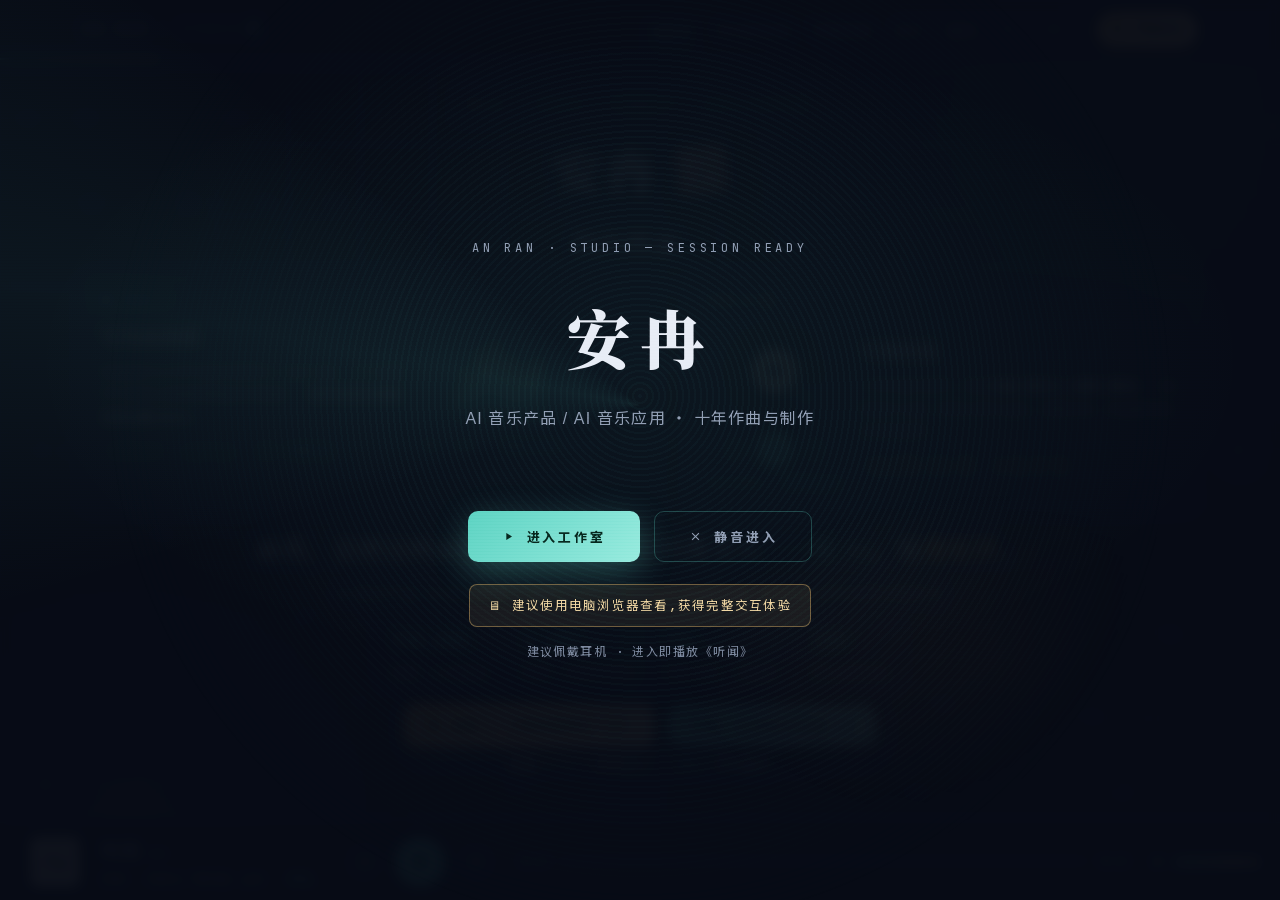
==== commit d60df0f4: "修复:分数缩放下切歌导致右侧卡片边框跳动 根因:窗口高 841-899 时整页 zoom≈0.91,卡片 1px 边框落在小数设备像素上;切歌换碟面 触发宿主卡片重光栅,边框吸附到不同物理像素→肉眼可" ====
--- a/web/index.html
+++ b/web/index.html
@@ -169,7 +169,8 @@
 .metric .v { font-family: var(--mono); font-weight: 600; font-size: clamp(20px, 2vw, 27px); color: var(--acc); }
 .metric .v small { font-size: 0.55em; opacity: 0.7; }
 .metric .k { margin-top: 4px; font-size: 11.5px; letter-spacing: 0.06em; color: var(--dim); white-space: nowrap; }
-.vinyl { position: relative; width: clamp(190px, 20vw, 270px); height: clamp(190px, 20vw, 270px); border-radius: 50%;
+.vinyl { position: relative; will-change: transform;   /* 独立合成层:换碟面只重绘唱片自身,防分数缩放下宿主卡片 1px 边框重光栅跳动 */
+  width: clamp(190px, 20vw, 270px); height: clamp(190px, 20vw, 270px); border-radius: 50%;
   background: radial-gradient(circle at 50% 50%, rgba(0,0,0,0.55) 0 26%, transparent 26%),
               repeating-radial-gradient(circle at 50% 50%, rgba(18,22,30,0.95) 0 2px, rgba(6,8,12,0.95) 2px 4px);
   box-shadow: 0 0 0 1px var(--line-soft), 0 22px 70px rgba(0,0,0,0.5), 0 0 80px rgba(95,212,196,0.08);
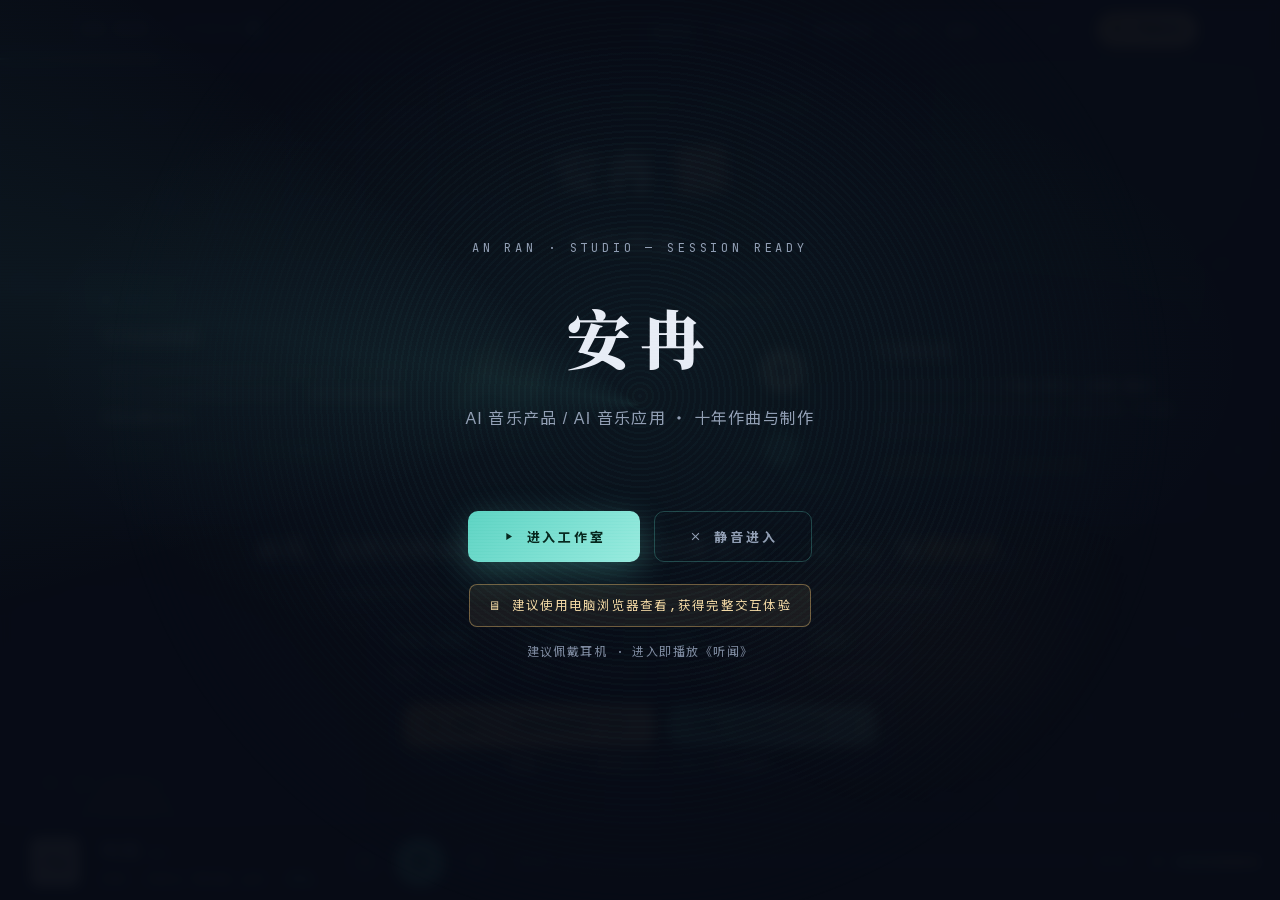
==== commit 1352a6f2: "泽陂 B 站播放量更新:35 万+ → 42 万+(用户提供) 网页四处同步:首页计数器(420,000)/首页 SIDE B chip/写歌的我曲目行/交汇页 chip; 附带上一轮修复:S0 唱片" ====
--- a/web/index.html
+++ b/web/index.html
@@ -664,13 +664,14 @@
 @keyframes specWv { 0%, 100% { transform: scaleY(1); } 50% { transform: scaleY(var(--s, 0.7)); } }
 @media (prefers-reduced-motion: reduce) { .specgram i { animation: none; } }
 .music-flex .mtxt { min-width: 0; }
-.mini-deck { display: flex; flex-direction: column; align-items: center; gap: 8px; flex-shrink: 0; }
+.mini-deck { display: flex; flex-direction: column; align-items: center; gap: 8px; flex-shrink: 0;
+  width: 150px; }   /* 定宽:cap 随歌名变长变短时,列宽与右侧文字排版永不重排 */
 .mini-deck .vinyl { width: clamp(88px, 8vw, 110px); height: auto; aspect-ratio: 1; }
 .mini-deck .hero-ctrl { gap: 8px; margin-top: 2px; }
 .mini-deck .pbtn { width: 28px; height: 28px; font-size: 13px; }
 .mini-deck .pbtn.main { width: 36px; height: 36px; font-size: 16px; }
-.mini-deck .cap { font-family: var(--mono); font-size: 10px; letter-spacing: 0.12em; color: var(--faint); max-width: 150px;
-  white-space: nowrap; overflow: hidden; text-overflow: ellipsis; }
+.mini-deck .cap { font-family: var(--mono); font-size: 10px; letter-spacing: 0.12em; color: var(--faint); width: 100%;
+  text-align: left; white-space: nowrap; overflow: hidden; text-overflow: ellipsis; }   /* 左对齐:前缀锚定,换歌只变尾部不晃动 */
 .mini-deck .cap em { color: var(--acc); font-style: normal; }
 .open-merge { text-align: center; margin-top: clamp(10px, 1.45vh, 13px); font-family: var(--serif); font-weight: 900;
   font-size: clamp(17px, 1.9vw, 24px); letter-spacing: 0.05em; }
@@ -1108,7 +1109,7 @@
           <div class="mtxt">
             <h4>写歌的我</h4>
             <p>十年作曲与制作，担任<b>作曲 / 制作人 / 统筹 / 策划</b>——电视剧片头曲、网易云官方企划、官媒合作，作品都在真实市场发声。</p>
-            <div class="cv-facts"><span class="chip gold">线上发表 100+ 首</span><span class="chip gold">B 站 35 万+</span></div>
+            <div class="cv-facts"><span class="chip gold">线上发表 100+ 首</span><span class="chip gold">B 站 42 万+</span></div>
           </div>
         </div>
       </div>
@@ -1117,7 +1118,7 @@
     <div class="open-sub">AI 音乐产品 / AI 音乐应用 · 杭州 / 上海 · 2026.12 毕业回国，2027.01 起可全职长期实习</div>
     <div class="open-foot">
       <div class="metrics open-metrics">
-        <div class="metric"><div class="v"><span data-count="350000">350,000</span><small>+</small></div><div class="k">泽陂 · B 站播放</div></div>
+        <div class="metric"><div class="v"><span data-count="420000">420,000</span><small>+</small></div><div class="k">泽陂 · B 站播放</div></div>
         <div class="metric"><div class="v"><span data-count="4100">4,100</span><small>+</small></div><div class="k">听闻 · 网易云评论</div></div>
         <div class="metric"><div class="v"><span data-count="92">92</span><small>%+</small></div><div class="k">流派分类 · 验证集</div></div>
         <div class="metric"><div class="v"><span data-count="100">100</span><small>+</small></div><div class="k">线上发表作品</div></div>
@@ -1324,7 +1325,7 @@
         <div class="cv-cap">音乐线 ◑</div>
         <h4>我懂一首歌怎么从零长出来</h4>
         <p>十年里我做过<b>作曲、制作人、统筹、策划</b>——从电视剧片头曲到官媒合作曲，<b>从 demo 到上线</b>的每个环节都亲手走过。</p>
-        <div class="cv-facts"><span class="chip gold">线上发表 100+ 首</span><span class="chip gold">作曲 / 制作 / 统筹</span><span class="chip gold">B 站 35 万+ 播放</span></div>
+        <div class="cv-facts"><span class="chip gold">线上发表 100+ 首</span><span class="chip gold">作曲 / 制作 / 统筹</span><span class="chip gold">B 站 42 万+ 播放</span></div>
       </div>
     </div>
     <div class="fusion-eq reveal">
@@ -1478,7 +1479,7 @@
   { title: '终焉之刻', label: '终 焉', cover: 'cover/zhongyan.jpg', info: '作曲 / 统筹 ·《阴阳师》同人企划 · 网易云', biz: '同人', role: '作曲 / 统筹',
     src: 'audio/zhongyan.mp3', embed: { type: 'netease', sid: '2090661117' }, link: 'https://music.163.com/song?id=2090661117',
     credits: [['作曲','X紫 / 影子宝宝',1],['统筹','X紫',1],['作词','巴欧特'],['编曲/混音','影子宝宝'],['演唱/和声','漆柚'],['封面','七弦'],['监制','影子宝宝 / 巴欧特'],['制作/出品','禾几组']] },
-  { title: '泽陂', label: '泽 陂', cover: 'cover/zebei.jpg', info: '策划 · 共青团中央 B 站官方号 · <b class="ti-hi">播放 35 万+</b>', biz: '官媒合作', role: '策划',
+  { title: '泽陂', label: '泽 陂', cover: 'cover/zebei.jpg', info: '策划 · 共青团中央 B 站官方号 · <b class="ti-hi">播放 42 万+</b>', biz: '官媒合作', role: '策划',
     src: 'audio/zebei.mp3', embed: { type: 'bilibili', bvid: 'BV1g5411Y72G' }, link: 'https://www.bilibili.com/video/BV1g5411Y72G',
     credits: [['策划','萧冉紫',1],['出品','予你诗话工作室'],['系列总策划','林栀瑶'],['系列总监制','李星月'],['作词','《诗经·陈风·泽陂》'],['作曲','饭团君子'],['编曲/混音','明子Jack'],['演唱','只有影子'],['后期','牧子Assyria'],['题字','余灰'],['曲绘','厌之'],['PV','北海道面包']] },
   { title: 'Goose Goose Duck', label: 'GGD', cover: 'cover/ggd.jpg', info: '作曲 / 统筹 ·《鹅鸭杀》合作 · QQ 音乐', biz: '同人', role: '作曲 / 统筹',
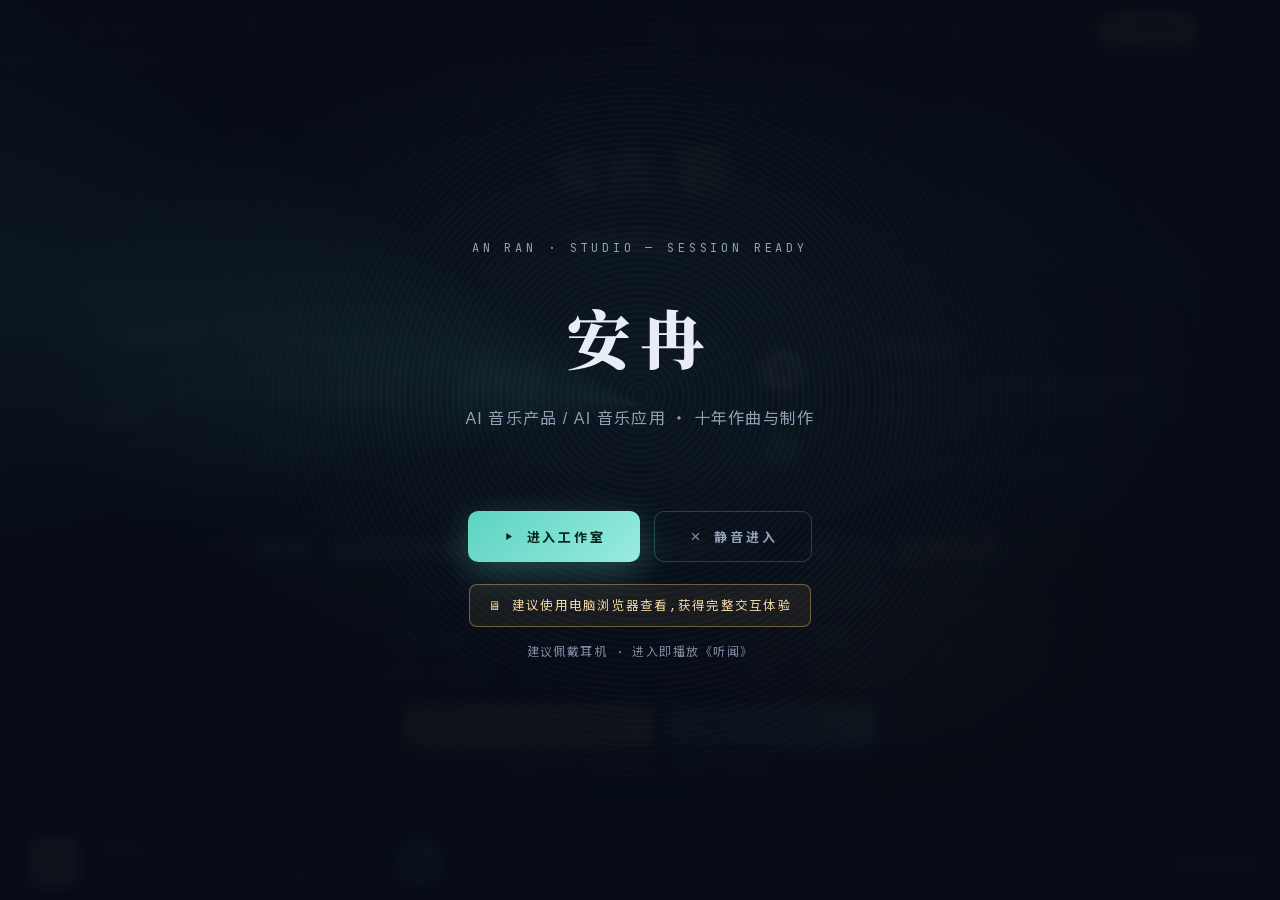
==== commit e540c339: "移除研究生毕业日期(延毕未定):网页 5 处 + 简历 4 处 - 「2026.12 毕业回国」「2027 届」全部移除;教育时段改「2025.02 – 至今(在读)」 - 保留口径:「2027.01" ====
--- a/web/index.html
+++ b/web/index.html
@@ -1084,7 +1084,7 @@
         <div class="music-flex">
           <div class="mtxt">
             <h4>写代码的我</h4>
-            <p>新南威尔士大学 信息科技硕士（2027 届），三个深度学习项目从数据到模型亲手跑通——<b>音乐流派分类最优验证集 92%+</b>。</p>
+            <p>新南威尔士大学 信息科技硕士在读，三个深度学习项目从数据到模型亲手跑通——<b>音乐流派分类最优验证集 92%+</b>。</p>
             <div class="cv-facts"><span class="chip">PyTorch · Librosa</span><span class="chip">10+ 方案对比</span></div>
           </div>
           <div class="mini-deck">
@@ -1115,7 +1115,7 @@
       </div>
     </div>
     <div class="open-merge">而我，是把这两面接在<b>同一个人</b>身上的那类人——<span class="a">懂 AI</span>，也<span class="g">懂旋律</span>。</div>
-    <div class="open-sub">AI 音乐产品 / AI 音乐应用 · 杭州 / 上海 · 2026.12 毕业回国，2027.01 起可全职长期实习</div>
+    <div class="open-sub">AI 音乐产品 / AI 音乐应用 · 杭州 / 上海 · 2027.01 起可全职长期实习</div>
     <div class="open-foot">
       <div class="metrics open-metrics">
         <div class="metric"><div class="v"><span data-count="420000">420,000</span><small>+</small></div><div class="k">泽陂 · B 站播放</div></div>
@@ -1362,8 +1362,8 @@
           <div class="panel-b">
             <div class="timeline">
               <div class="tl-item cur">
-                <div class="tl-top"><span class="tl-school">新南威尔士大学</span><span class="tl-when">2025.02 – 2026.12</span></div>
-                <div class="tl-tags"><span class="chip">信息科技 · 硕士</span><span class="chip gold">QS 世界前 20</span><span class="chip dimc">2027 届 · 毕业回国</span></div>
+                <div class="tl-top"><span class="tl-school">新南威尔士大学</span><span class="tl-when">2025.02 – 至今</span></div>
+                <div class="tl-tags"><span class="chip">信息科技 · 硕士</span><span class="chip gold">QS 世界前 20</span><span class="chip dimc">在读 · 毕业回国</span></div>
               </div>
               <div class="tl-item">
                 <div class="tl-top"><span class="tl-school">中国计量大学</span><span class="tl-when">2020.09 – 2024.06</span></div>
@@ -1423,7 +1423,7 @@
         <button class="ghost copyable" data-copy="1378206785@qq.com">✉ 1378206785@qq.com<span class="cp-tip">点击复制</span></button>
         <button class="ghost copyable" data-copy="19818509890">📞 19818509890<span class="cp-tip">点击复制</span></button>
       </div>
-      <div class="end-foot">安冉 · 2026.12 毕业回国 · 2027.01 起可全职长期实习<span class="dotsep"> · </span><span class="loc">杭州 / 上海</span></div>
+      <div class="end-foot">安冉 · 2027.01 起可全职长期实习<span class="dotsep"> · </span><span class="loc">杭州 / 上海</span></div>
     </div>
   </section>
 
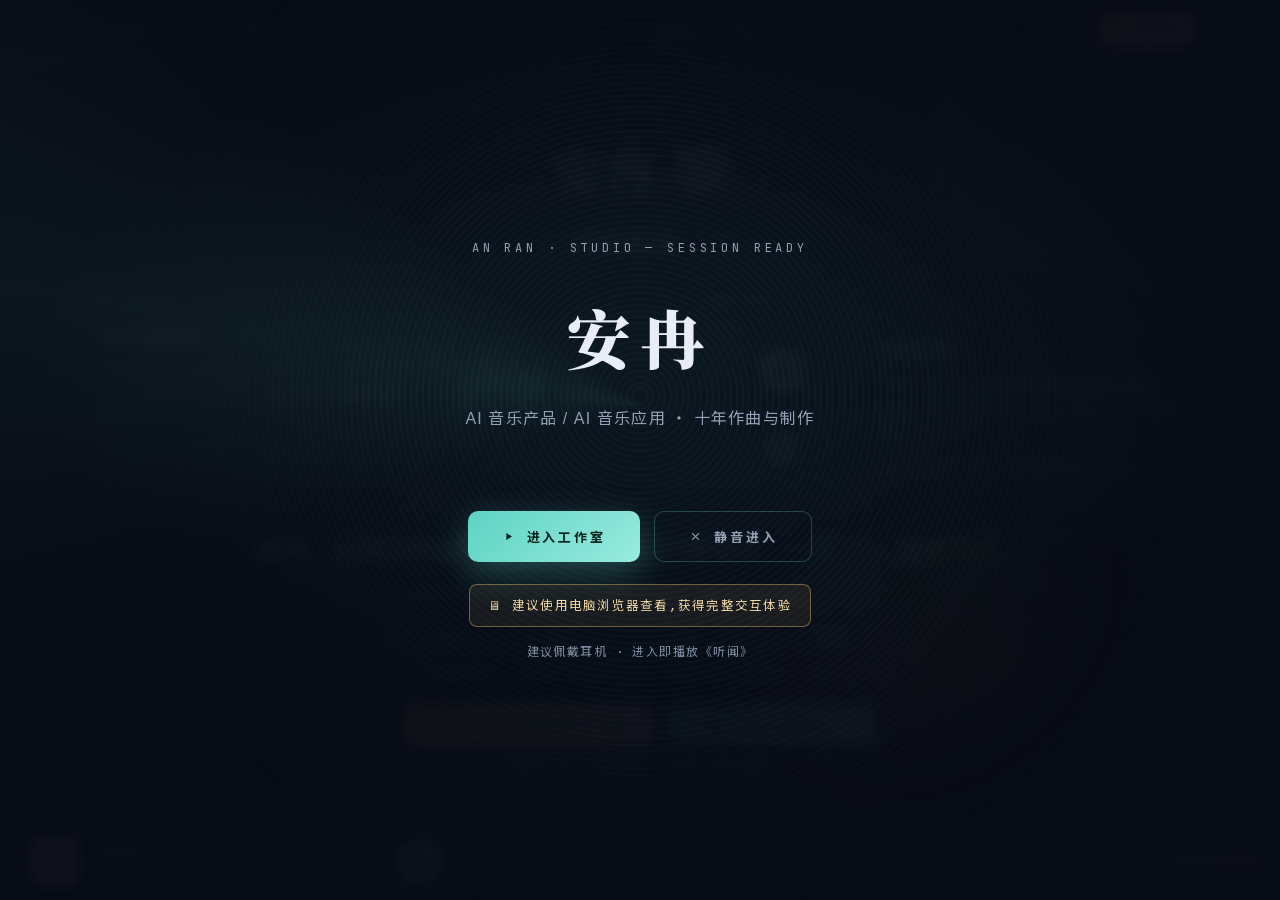
==== commit f21a8997: "更正泽陂播放量口径:泽陂=35万+,42万+ 正名为「B站单条最高」 - 简历:泽陂两处 42万+ → 35万+(概述句+详情行;点赞等其他数字不动),8 成品重建 - 网页:泽陂曲目行 → 35万+" ====
--- a/web/index.html
+++ b/web/index.html
@@ -1109,7 +1109,7 @@
           <div class="mtxt">
             <h4>写歌的我</h4>
             <p>十年作曲与制作，担任<b>作曲 / 制作人 / 统筹 / 策划</b>——电视剧片头曲、网易云官方企划、官媒合作，作品都在真实市场发声。</p>
-            <div class="cv-facts"><span class="chip gold">线上发表 100+ 首</span><span class="chip gold">B 站 42 万+</span></div>
+            <div class="cv-facts"><span class="chip gold">线上发表 100+ 首</span><span class="chip gold">B 站单条最高 42 万+</span></div>
           </div>
         </div>
       </div>
@@ -1118,7 +1118,7 @@
     <div class="open-sub">AI 音乐产品 / AI 音乐应用 · 杭州 / 上海 · 2027.01 起可全职长期实习</div>
     <div class="open-foot">
       <div class="metrics open-metrics">
-        <div class="metric"><div class="v"><span data-count="420000">420,000</span><small>+</small></div><div class="k">泽陂 · B 站播放</div></div>
+        <div class="metric"><div class="v"><span data-count="420000">420,000</span><small>+</small></div><div class="k">B 站单条最高播放</div></div>
         <div class="metric"><div class="v"><span data-count="4100">4,100</span><small>+</small></div><div class="k">听闻 · 网易云评论</div></div>
         <div class="metric"><div class="v"><span data-count="92">92</span><small>%+</small></div><div class="k">流派分类 · 验证集</div></div>
         <div class="metric"><div class="v"><span data-count="100">100</span><small>+</small></div><div class="k">线上发表作品</div></div>
@@ -1325,7 +1325,7 @@
         <div class="cv-cap">音乐线 ◑</div>
         <h4>我懂一首歌怎么从零长出来</h4>
         <p>十年里我做过<b>作曲、制作人、统筹、策划</b>——从电视剧片头曲到官媒合作曲，<b>从 demo 到上线</b>的每个环节都亲手走过。</p>
-        <div class="cv-facts"><span class="chip gold">线上发表 100+ 首</span><span class="chip gold">作曲 / 制作 / 统筹</span><span class="chip gold">B 站 42 万+ 播放</span></div>
+        <div class="cv-facts"><span class="chip gold">线上发表 100+ 首</span><span class="chip gold">作曲 / 制作 / 统筹</span><span class="chip gold">B 站单条最高播放 42 万+</span></div>
       </div>
     </div>
     <div class="fusion-eq reveal">
@@ -1479,7 +1479,7 @@
   { title: '终焉之刻', label: '终 焉', cover: 'cover/zhongyan.jpg', info: '作曲 / 统筹 ·《阴阳师》同人企划 · 网易云', biz: '同人', role: '作曲 / 统筹',
     src: 'audio/zhongyan.mp3', embed: { type: 'netease', sid: '2090661117' }, link: 'https://music.163.com/song?id=2090661117',
     credits: [['作曲','X紫 / 影子宝宝',1],['统筹','X紫',1],['作词','巴欧特'],['编曲/混音','影子宝宝'],['演唱/和声','漆柚'],['封面','七弦'],['监制','影子宝宝 / 巴欧特'],['制作/出品','禾几组']] },
-  { title: '泽陂', label: '泽 陂', cover: 'cover/zebei.jpg', info: '策划 · 共青团中央 B 站官方号 · <b class="ti-hi">播放 42 万+</b>', biz: '官媒合作', role: '策划',
+  { title: '泽陂', label: '泽 陂', cover: 'cover/zebei.jpg', info: '策划 · 共青团中央 B 站官方号 · <b class="ti-hi">播放 35 万+</b>', biz: '官媒合作', role: '策划',
     src: 'audio/zebei.mp3', embed: { type: 'bilibili', bvid: 'BV1g5411Y72G' }, link: 'https://www.bilibili.com/video/BV1g5411Y72G',
     credits: [['策划','萧冉紫',1],['出品','予你诗话工作室'],['系列总策划','林栀瑶'],['系列总监制','李星月'],['作词','《诗经·陈风·泽陂》'],['作曲','饭团君子'],['编曲/混音','明子Jack'],['演唱','只有影子'],['后期','牧子Assyria'],['题字','余灰'],['曲绘','厌之'],['PV','北海道面包']] },
   { title: 'Goose Goose Duck', label: 'GGD', cover: 'cover/ggd.jpg', info: '作曲 / 统筹 ·《鹅鸭杀》合作 · QQ 音乐', biz: '同人', role: '作曲 / 统筹',
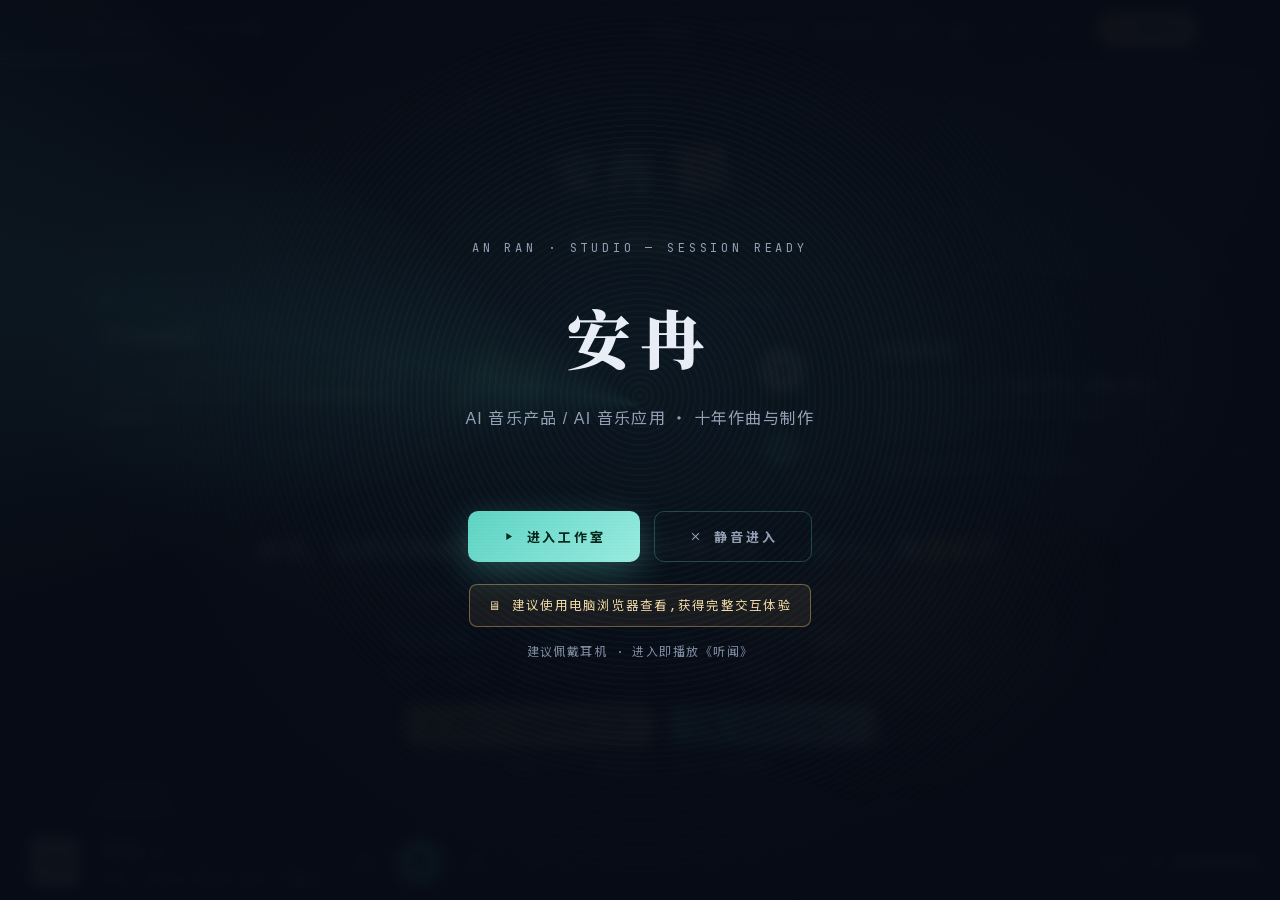
==== commit b6a2f1c6: "网页全站统一泽陂 35万+,撤销 42万/最高 框架 理由:42万那条视频无对应链接可贴,写出反而像无依据、易引误解;泽陂 35万+ 有共青团 中央 B 站视频(BV1g5411Y72G)可查。首页指" ====
--- a/web/index.html
+++ b/web/index.html
@@ -1109,7 +1109,7 @@
           <div class="mtxt">
             <h4>写歌的我</h4>
             <p>十年作曲与制作，担任<b>作曲 / 制作人 / 统筹 / 策划</b>——电视剧片头曲、网易云官方企划、官媒合作，作品都在真实市场发声。</p>
-            <div class="cv-facts"><span class="chip gold">线上发表 100+ 首</span><span class="chip gold">B 站单条最高 42 万+</span></div>
+            <div class="cv-facts"><span class="chip gold">线上发表 100+ 首</span><span class="chip gold">B 站 35 万+</span></div>
           </div>
         </div>
       </div>
@@ -1118,7 +1118,7 @@
     <div class="open-sub">AI 音乐产品 / AI 音乐应用 · 杭州 / 上海 · 2027.01 起可全职长期实习</div>
     <div class="open-foot">
       <div class="metrics open-metrics">
-        <div class="metric"><div class="v"><span data-count="420000">420,000</span><small>+</small></div><div class="k">B 站单条最高播放</div></div>
+        <div class="metric"><div class="v"><span data-count="350000">350,000</span><small>+</small></div><div class="k">泽陂 · B 站播放</div></div>
         <div class="metric"><div class="v"><span data-count="4100">4,100</span><small>+</small></div><div class="k">听闻 · 网易云评论</div></div>
         <div class="metric"><div class="v"><span data-count="92">92</span><small>%+</small></div><div class="k">流派分类 · 验证集</div></div>
         <div class="metric"><div class="v"><span data-count="100">100</span><small>+</small></div><div class="k">线上发表作品</div></div>
@@ -1325,7 +1325,7 @@
         <div class="cv-cap">音乐线 ◑</div>
         <h4>我懂一首歌怎么从零长出来</h4>
         <p>十年里我做过<b>作曲、制作人、统筹、策划</b>——从电视剧片头曲到官媒合作曲，<b>从 demo 到上线</b>的每个环节都亲手走过。</p>
-        <div class="cv-facts"><span class="chip gold">线上发表 100+ 首</span><span class="chip gold">作曲 / 制作 / 统筹</span><span class="chip gold">B 站单条最高播放 42 万+</span></div>
+        <div class="cv-facts"><span class="chip gold">线上发表 100+ 首</span><span class="chip gold">作曲 / 制作 / 统筹</span><span class="chip gold">B 站 35 万+ 播放</span></div>
       </div>
     </div>
     <div class="fusion-eq reveal">
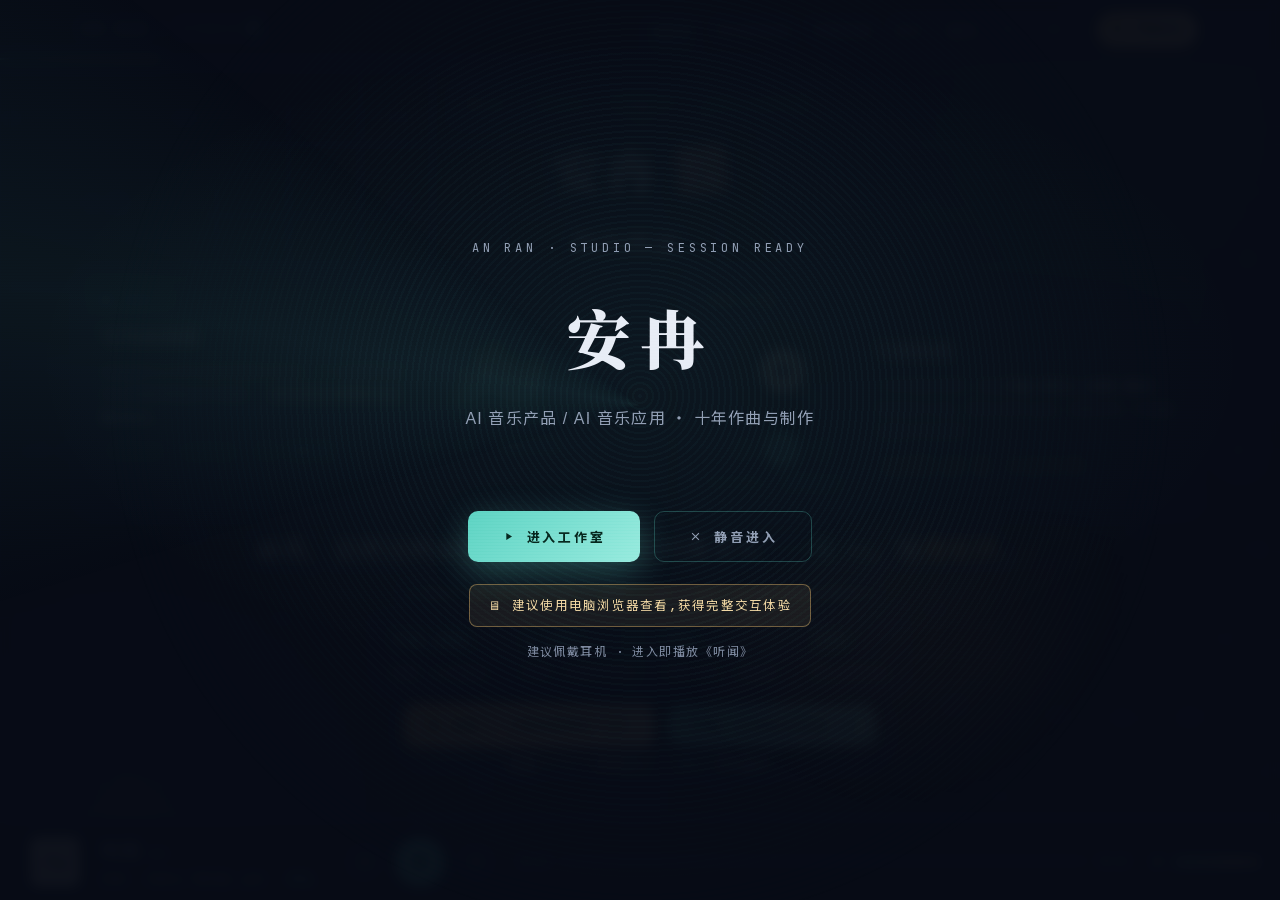
==== commit d4ecbd73: "新增作品《百鬼夜行》:简历 + 网站 - 简历:核心优势/音乐作品条目/代表作直达 三处加入(演唱·汽水音乐·收藏18.5万+);   代表作直达压成一行(QQ/汽水简称),一页有照片版收紧间距仍1页" ====
--- a/web/index.html
+++ b/web/index.html
@@ -228,12 +228,12 @@
   background: rgba(95,212,196,0.06); color: var(--acc); font-size: 17px; display: grid; place-items: center; transition: background .2s, transform .15s; }
 .pbtn:hover { background: rgba(95,212,196,0.14); transform: translateY(-1px); }
 .pbtn.main { width: 52px; height: 52px; font-size: 23px; background: var(--acc); color: #06281F; border: none; }
-.tracklist { display: flex; flex-direction: column; gap: 10px; }
+.tracklist { display: flex; flex-direction: column; gap: 6px; }
 .track { display: block; border: 1px solid var(--line-soft); border-radius: 10px; background: var(--surface);
   overflow: hidden; transition: border-color .2s, background .2s; }
 .track:hover { border-color: var(--line); }
 .track.on { border-color: var(--acc); background: rgba(95,212,196,0.08); }
-.track-row { display: grid; grid-template-columns: 34px 1fr auto; align-items: center; gap: 12px; padding: 13px 16px; cursor: pointer; }
+.track-row { display: grid; grid-template-columns: 34px 1fr auto; align-items: center; gap: 12px; padding: 7px 16px; cursor: pointer; }
 .track .no { font-family: var(--mono); font-size: 11px; color: var(--faint); }
 .track.on .no { color: var(--acc); }
 .track .tt { font-weight: 600; font-size: 14.5px; letter-spacing: 0.03em; }
@@ -325,7 +325,7 @@
 }
 @media (prefers-reduced-motion: reduce) { .gate-name { animation: none !important; } }
 body.gated { overflow: hidden; }
-.credit-note { margin-top: 16px; font-family: var(--mono); font-size: 11px; color: var(--faint); letter-spacing: 0.08em; line-height: 2; }
+.credit-note { margin-top: 10px; font-family: var(--mono); font-size: 11px; color: var(--faint); letter-spacing: 0.08em; line-height: 1.65; }
 .credit-note b { color: var(--dim); font-weight: 400; }
 
 /* ================= WS3 履历 ================= */
@@ -1476,6 +1476,9 @@
   { title: '云舒', label: '云 舒', cover: 'cover/yunshu.jpg', info: '作曲 · 电视剧《与卿书》片头曲 · 印子月演唱', biz: '商业', role: '作曲',
     src: 'audio/yunshu.mp3', link: 'https://y.qq.com/n/ryqq/songDetail/000zc8vi2ja74d',
     credits: [['作曲','X紫',1],['演唱','印子月'],['作词','YOKI'],['编曲','高翔'],['录音/配唱/混音','李石']] },
+  { title: '百鬼夜行', label: '百 鬼', cover: 'cover/baigui.jpg', info: '演唱 · 汽水音乐 · <b class="ti-hi">收藏 18.5 万+</b>', biz: '原创', role: '演唱',
+    src: 'audio/baigui.mp3', link: 'https://www.qishui.com/share/track?track_id=7117814352081586177',
+    credits: [['演唱','X紫',1],['作词','谭末秋 / 高璐'],['作曲','谭末秋'],['编曲','Mzf 小慕'],['制作人','谭末秋 / 高璐'],['戏腔演唱','林高源'],['混音','Ethan 张栩赫'],['录音','王子祺']] },
   { title: '终焉之刻', label: '终 焉', cover: 'cover/zhongyan.jpg', info: '作曲 / 统筹 ·《阴阳师》同人企划 · 网易云', biz: '同人', role: '作曲 / 统筹',
     src: 'audio/zhongyan.mp3', embed: { type: 'netease', sid: '2090661117' }, link: 'https://music.163.com/song?id=2090661117',
     credits: [['作曲','X紫 / 影子宝宝',1],['统筹','X紫',1],['作词','巴欧特'],['编曲/混音','影子宝宝'],['演唱/和声','漆柚'],['封面','七弦'],['监制','影子宝宝 / 巴欧特'],['制作/出品','禾几组']] },
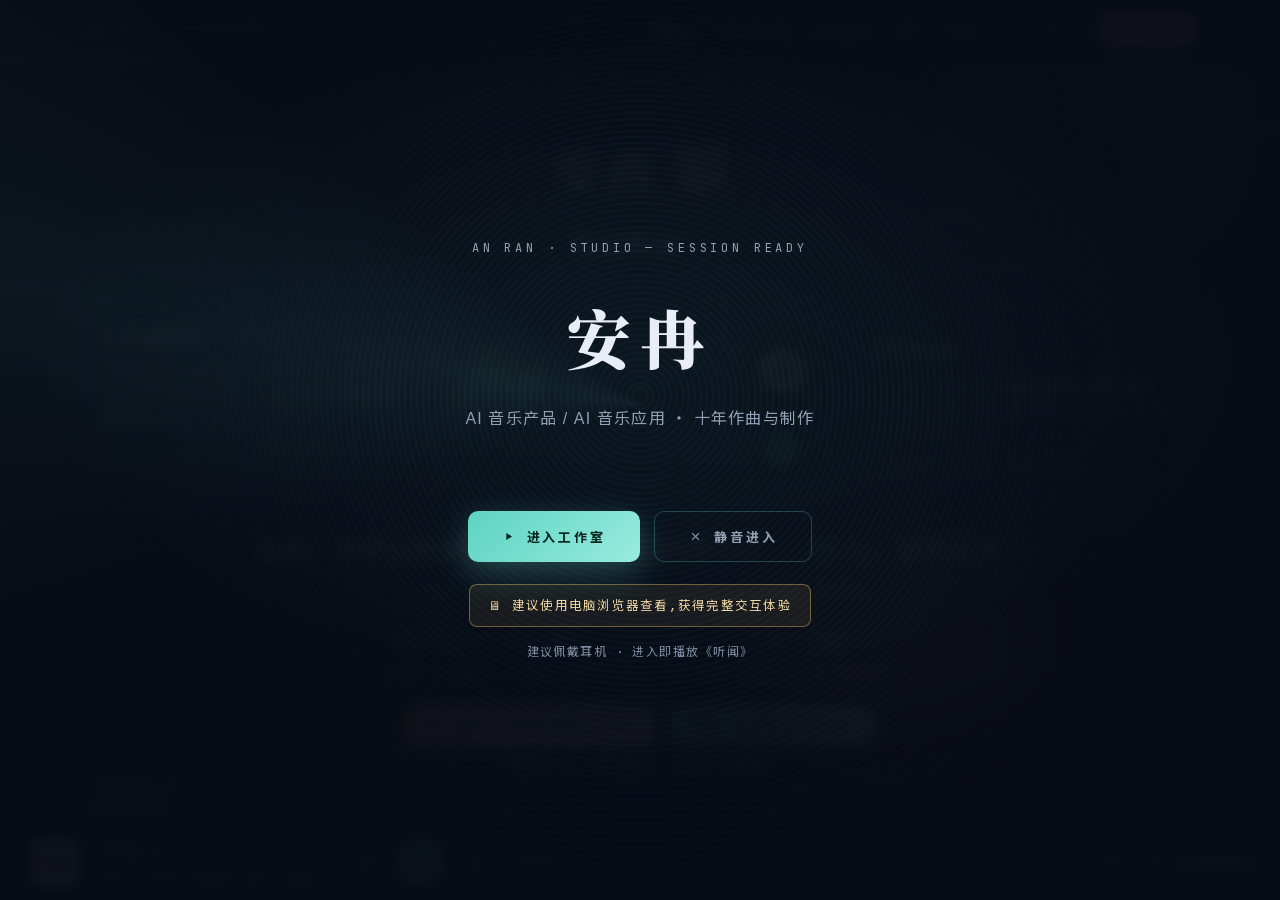
==== commit 081c9f4c: "写歌页:曲目行放宽(padding 7→9px、间距 6→8px) 右侧曲目列表此前收得偏紧,放宽后与左侧唱片机高度更协调; 1440×900 下"继续"胶囊竖隙 21px、矮屏 32/78px,全档" ====
--- a/web/index.html
+++ b/web/index.html
@@ -228,12 +228,12 @@
   background: rgba(95,212,196,0.06); color: var(--acc); font-size: 17px; display: grid; place-items: center; transition: background .2s, transform .15s; }
 .pbtn:hover { background: rgba(95,212,196,0.14); transform: translateY(-1px); }
 .pbtn.main { width: 52px; height: 52px; font-size: 23px; background: var(--acc); color: #06281F; border: none; }
-.tracklist { display: flex; flex-direction: column; gap: 6px; }
+.tracklist { display: flex; flex-direction: column; gap: 8px; }
 .track { display: block; border: 1px solid var(--line-soft); border-radius: 10px; background: var(--surface);
   overflow: hidden; transition: border-color .2s, background .2s; }
 .track:hover { border-color: var(--line); }
 .track.on { border-color: var(--acc); background: rgba(95,212,196,0.08); }
-.track-row { display: grid; grid-template-columns: 34px 1fr auto; align-items: center; gap: 12px; padding: 7px 16px; cursor: pointer; }
+.track-row { display: grid; grid-template-columns: 34px 1fr auto; align-items: center; gap: 12px; padding: 9px 16px; cursor: pointer; }
 .track .no { font-family: var(--mono); font-size: 11px; color: var(--faint); }
 .track.on .no { color: var(--acc); }
 .track .tt { font-weight: 600; font-size: 14.5px; letter-spacing: 0.03em; }
